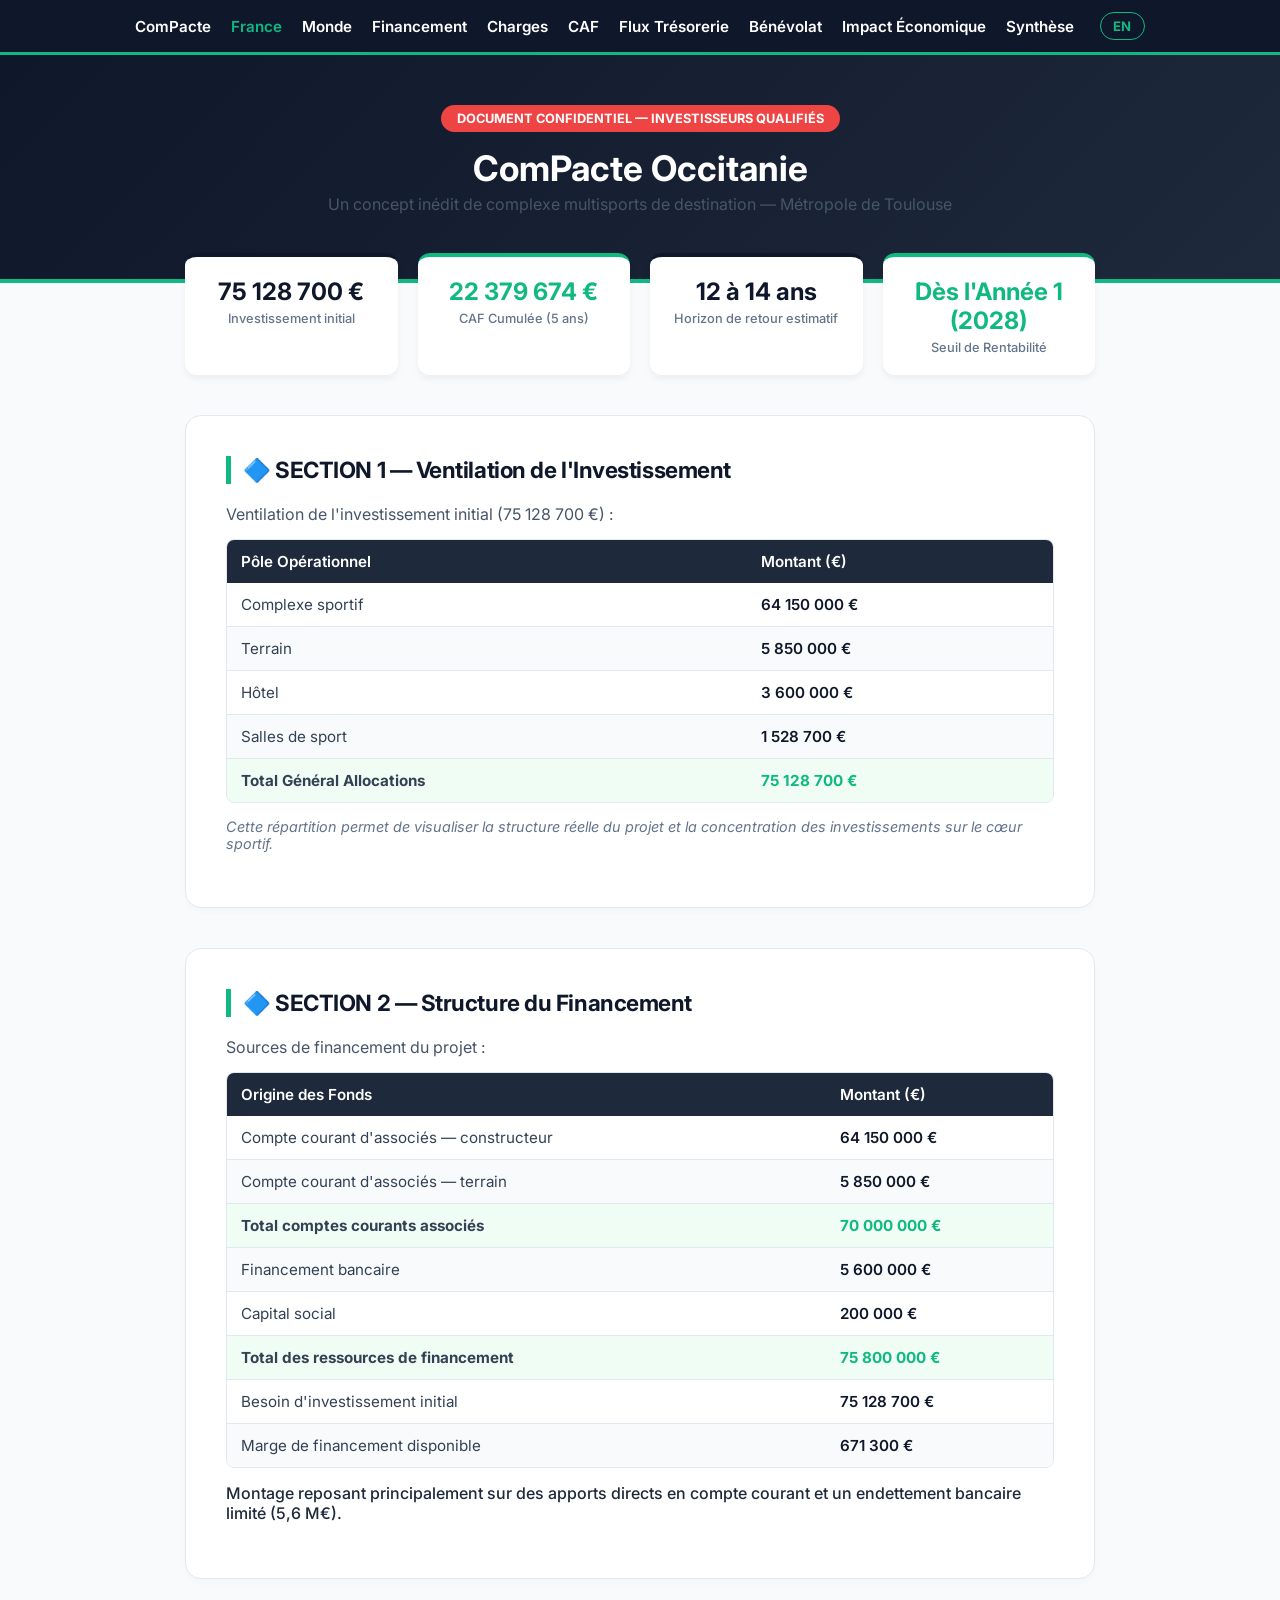
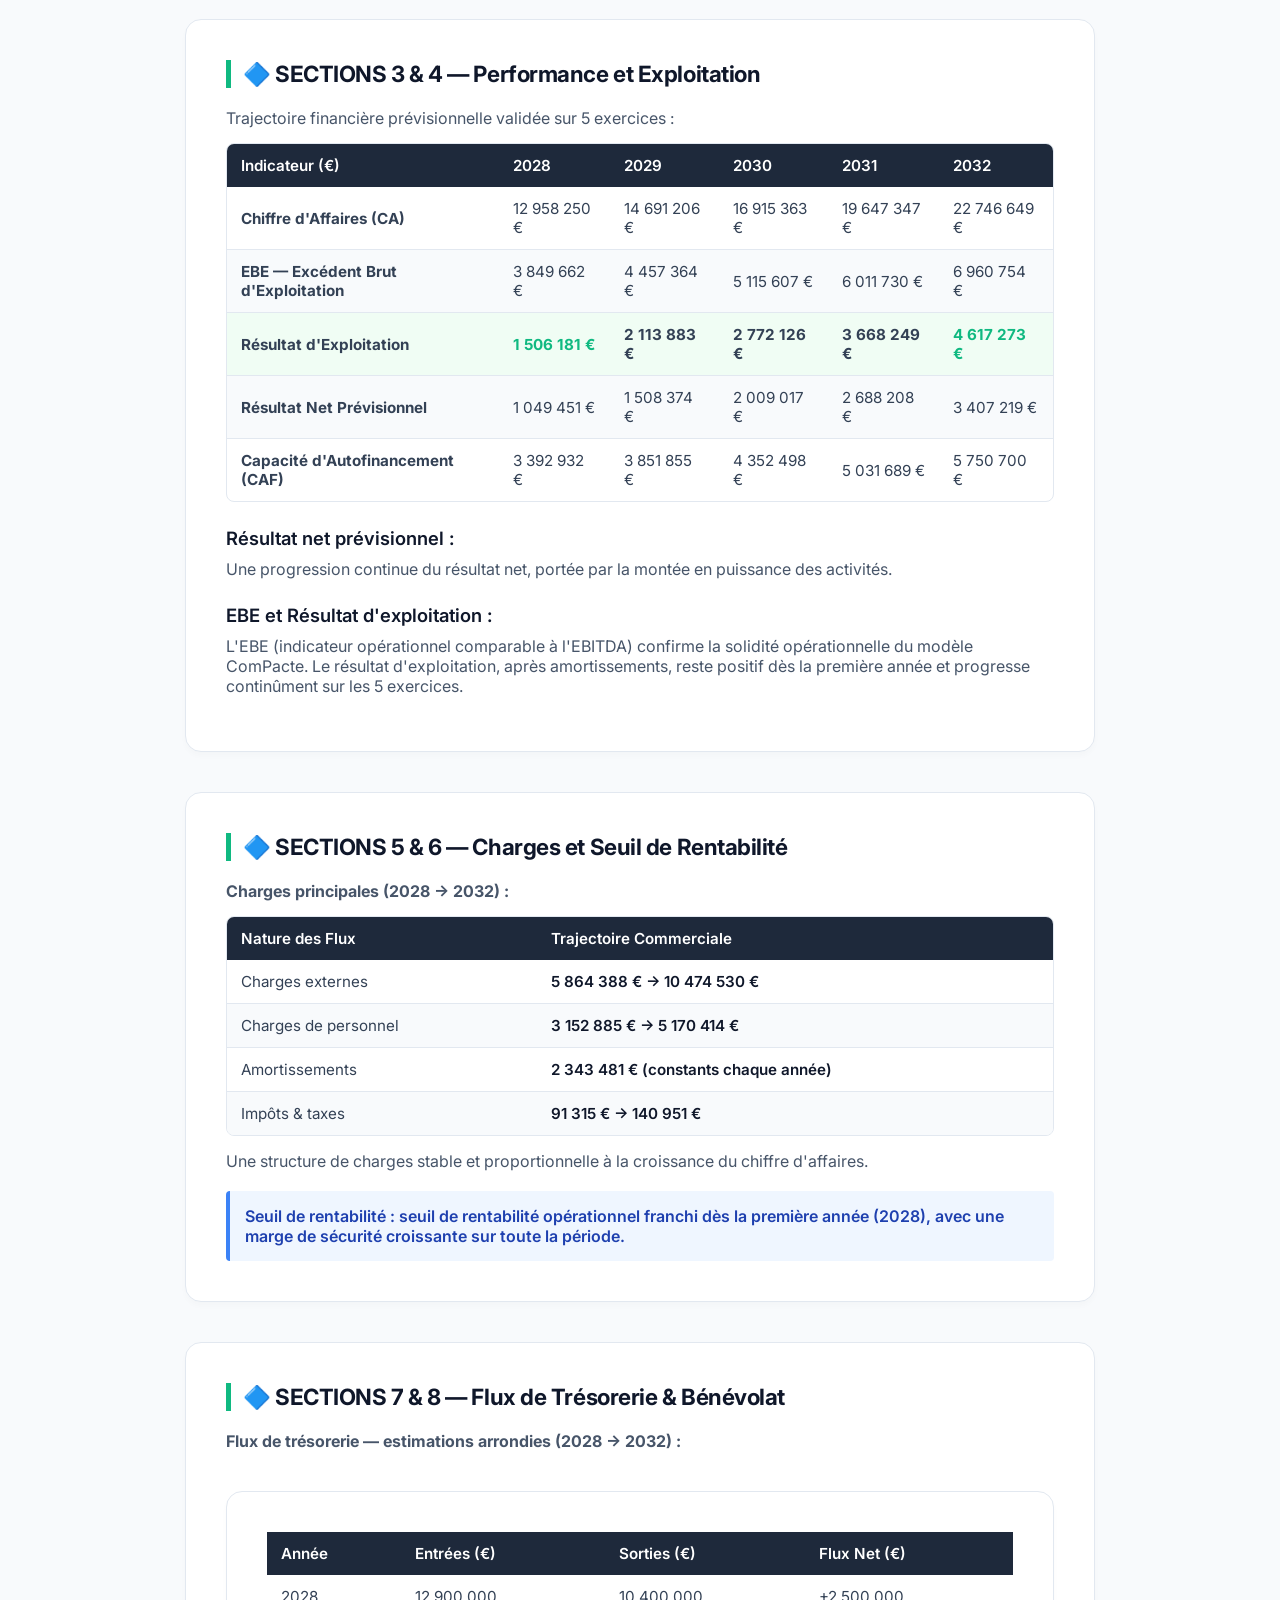
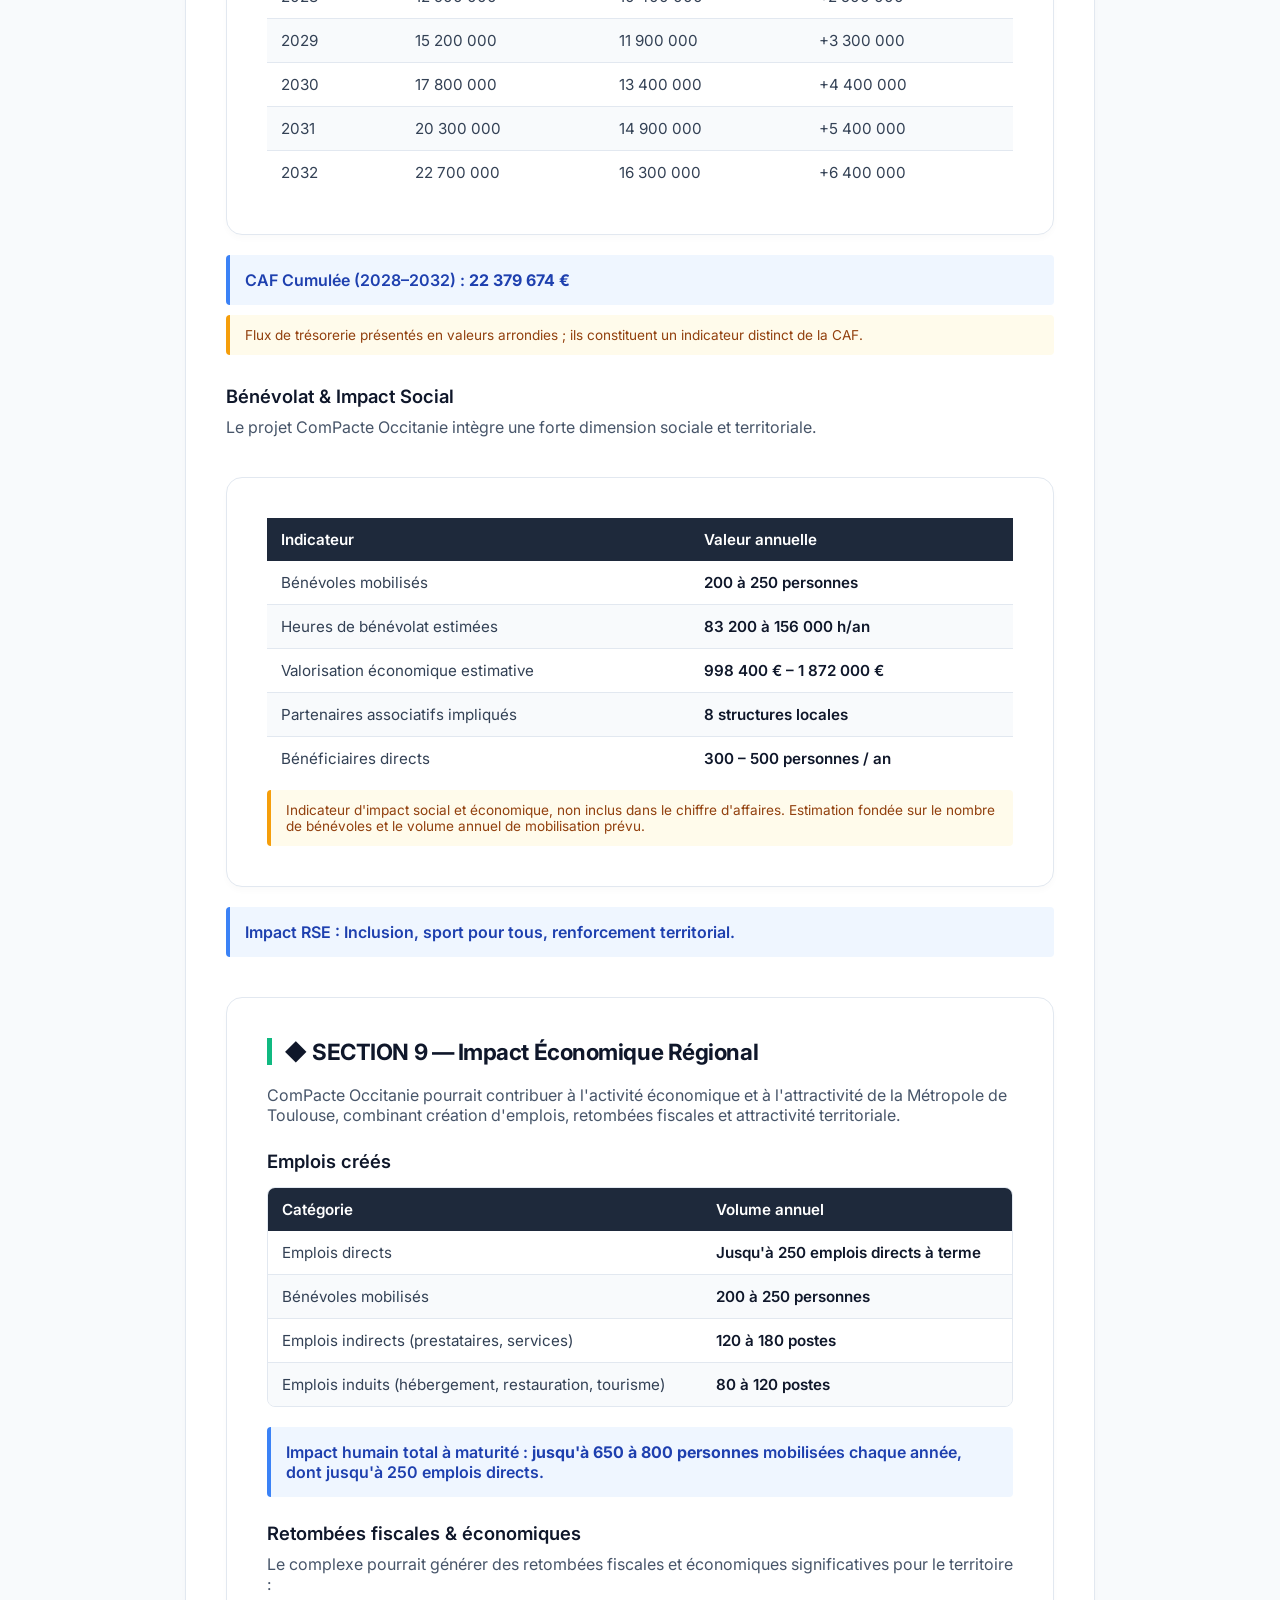
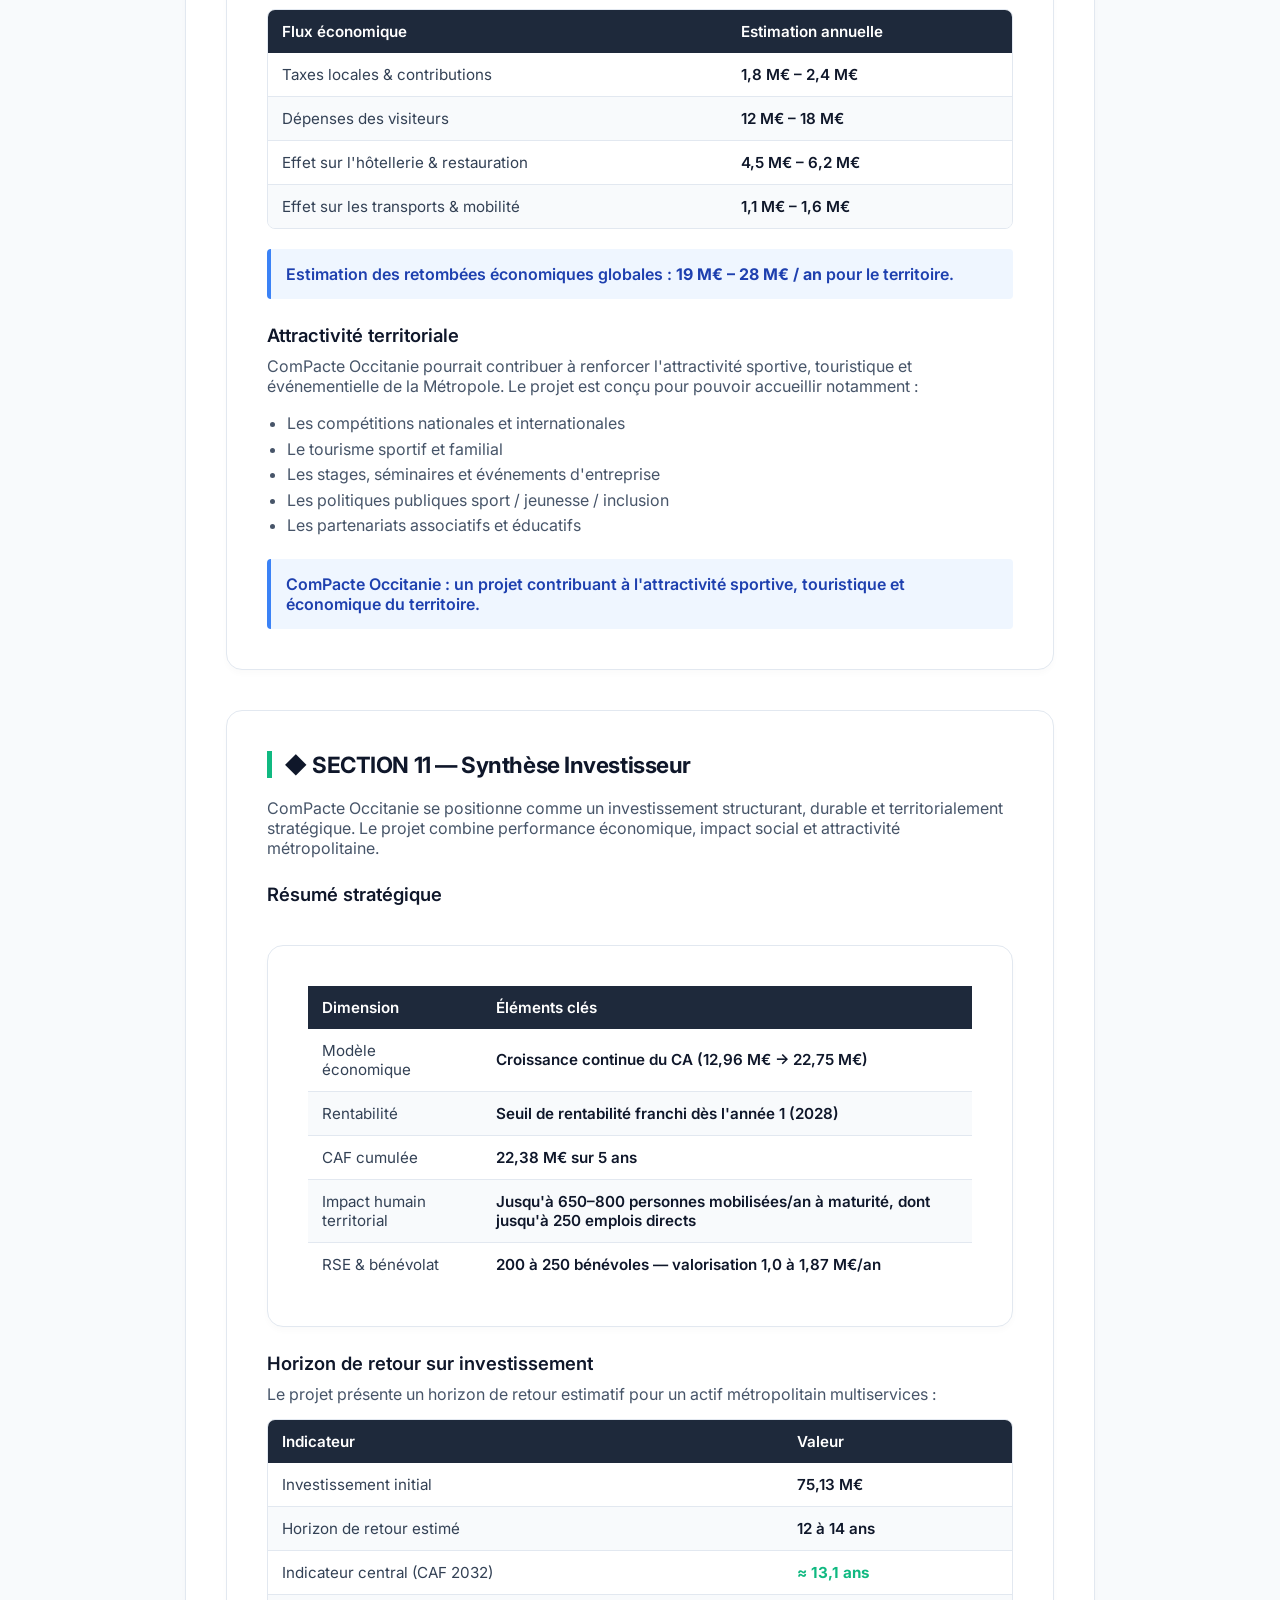
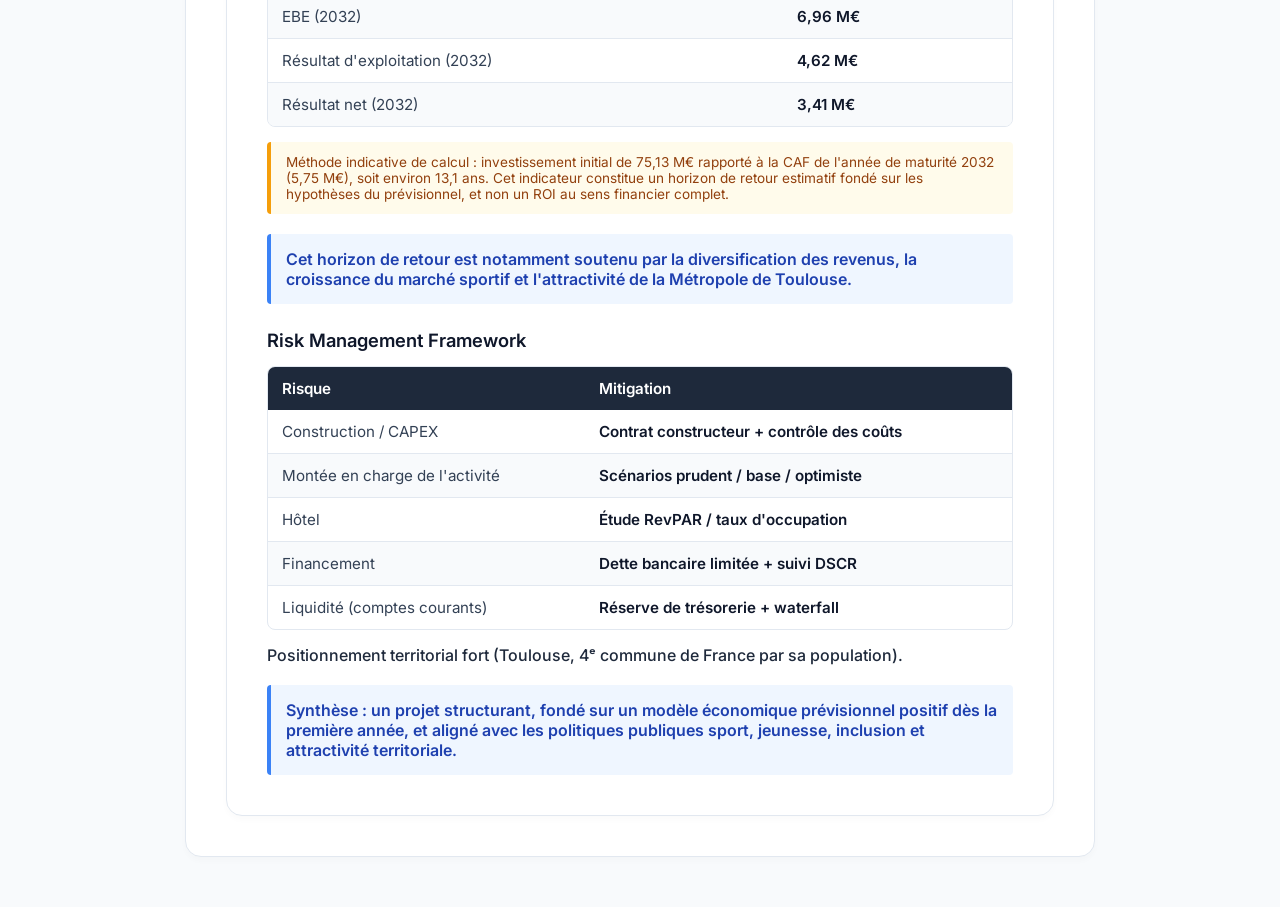
==== index.html @ 2f0d6c3a "Add files via upload" ====
<!DOCTYPE html>
<html lang="fr">
<head>
    <meta charset="UTF-8">
    <meta name="viewport" content="width=device-width, initial-scale=1.0">
    <title data-i18n="t-title">ComPacte Occitanie — Book Investisseur</title>
    <link rel="preconnect" href="https://fonts.googleapis.com">
    <link rel="preconnect" href="https://fonts.gstatic.com" crossorigin>
    <link href="https://fonts.googleapis.com/css2?family=Inter:wght@400;500;600;700&display=swap" rel="stylesheet">
    <style>
        :root { --p: #0f172a; --s: #10b981; --a: #ef4444; --bg: #f8fafc; --c: #ffffff; --t: #334155; --b: #e2e8f0; }
        * { box-sizing: border-box; margin: 0; padding: 0; font-family: 'Inter', sans-serif; }
        body { background-color: var(--bg); color: var(--t); padding-bottom: 50px; }
        header { background: linear-gradient(135deg, #0f172a 0%, #1e293b 100%); color: #fff; padding: 50px 20px; text-align: center; border-bottom: 4px solid var(--s); }
        .badge { background: var(--a); padding: 6px 16px; font-size: .8rem; font-weight: 700; border-radius: 20px; display: inline-block; margin-bottom: 15px; text-transform: uppercase; }
        h1 { font-size: 2.2rem; margin-bottom: 5px; font-weight: 700; }
        .container { max-width: 950px; margin: 0 auto; padding: 0 20px; }
        .grid-kpis { display: grid; grid-template-columns: repeat(auto-fit, minmax(210px, 1fr)); gap: 20px; margin-top: -30px; margin-bottom: 20px; }
        .card-kpi { background: var(--c); padding: 20px; border-radius: 12px; text-align: center; box-shadow: 0 4px 6px rgba(0,0,0,0.05); border-top: 4px solid var(--p); }
        .card-kpi.h { border-top-color: var(--s); }
        .card-kpi .v { font-size: 1.5rem; font-weight: 700; color: var(--p); }
        .card-kpi.h .v { color: var(--s); }
        .card-kpi .l { font-size: .8rem; color: #64748b; font-weight: 500; margin-top: 5px; }
        .slide { background: var(--c); padding: 40px; margin-top: 40px; border-radius: 16px; border: 1px solid var(--b); box-shadow: 0 4px 6px rgba(0,0,0,0.02); }
        h2 { color: var(--p); margin-bottom: 20px; font-size: 1.4rem; border-left: 5px solid var(--s); padding-left: 12px; letter-spacing: -0.02em; }
        h3 { color: var(--p); margin: 25px 0 10px 0; font-size: 1.15rem; font-weight: 600; }
        p { margin-bottom: 15px; color: #475569; }
        .tc { overflow-x: auto; margin: 15px 0; border: 1px solid var(--b); border-radius: 8px; }
        table { width: 100%; border-collapse: collapse; font-size: .95rem; text-align: left; }
        th { background: #1e293b; color: #fff; padding: 12px 14px; font-weight: 600; }
        td { padding: 12px 14px; border-bottom: 1px solid var(--b); }
        tr:last-child td { border-bottom: none; }
        tr:nth-child(even) { background-color: #f8fafc; }
        .tg { color: var(--s); font-weight: 700; }
        .tb { font-weight: 600; color: var(--p); }
        .hr { background-color: #f0fdf4 !important; font-weight: 700; }
        .bl { list-style: none; margin: 15px 0; }
        .bl li { background: #f8fafc; padding: 12px; border-left: 4px solid #475569; margin-bottom: 8px; border-radius: 0 6px 6px 0; font-weight: 600; }
        .bl.gl li { border-left-color: var(--s); }
        footer { text-align: center; padding: 40px; color: #64748b; font-size: .9rem; border-top: 1px solid var(--b); margin-top: 50px; }
        footer a { color: var(--s); text-decoration: none; font-weight: 600; }
        .box-h { background-color: #eff6ff; border-left: 4px solid #3b82f6; padding: 15px; border-radius: 4px; font-weight: 600; color: #1e40af; }
        .note-w { background-color: #fffbeb; border-left: 4px solid #f59e0b; padding: 12px 15px; border-radius: 4px; font-size: .85rem; color: #92400e; margin-top: 10px; }

.nav-sticky {
    position: sticky;
    top: 0;
    z-index: 9999;
    background: #0f172a;
    padding: 12px 20px;
    display: flex;
    gap: 20px;
    align-items: center;
    border-bottom: 3px solid #10b981;
    justify-content: center;
    flex-wrap: wrap;
}
html {
  scroll-behavior: smooth;
}

.slide {
  scroll-margin-top: 120px;
}

.nav-sticky a {
    color: #ffffff;
    font-weight: 600;
    text-decoration: none;
    font-size: 0.95rem;
}

.nav-sticky a:hover {
    color: #10b981;
}

#lang-toggle {
    background: transparent;
    border: 1.5px solid #10b981;
    color: #10b981;
    font-weight: 700;
    font-size: 0.82rem;
    padding: 5px 12px;
    border-radius: 20px;
    cursor: pointer;
    letter-spacing: .03em;
    margin-left: 6px;
}
#lang-toggle:hover {
    background: #10b981;
    color: #0f172a;
}
.panel-view { display: none; }
.panel-view.active { display: block; }
.nav-sticky a.active { color: #10b981; }

</style>

</head>
<body>
<nav class="nav-sticky">
    <a href="presentation.html" target="_blank">ComPacte</a>
    <a href="#" id="btn-france" onclick="showTab('france'); return false;" class="active">France</a>
    <a href="#" id="btn-monde" onclick="showTab('monde'); return false;">Monde</a>
    <a href="#financement" data-i18n="t-nav-financement">Financement</a>
    <a href="#charges" data-i18n="t-nav-charges">Charges</a>
    <a href="#caf" data-i18n="t-nav-caf">CAF</a>
    <a href="#flux" data-i18n="t-nav-flux">Flux Trésorerie</a>
    <a href="#benevolat" data-i18n="t-nav-benevolat">Bénévolat</a>
    <a href="#impact" data-i18n="t-nav-impact">Impact Économique</a>
    <a href="#synthese" data-i18n="t-nav-synthese">Synthèse</a>
    <button id="lang-toggle" onclick="toggleLang()">EN</button>
</nav>

<div class="panel-view active" id="view-france">
    <header>
        <div class="badge" data-i18n="t-badge">Document Confidentiel — Investisseurs Qualifiés</div>
        <h1>ComPacte Occitanie</h1>
        <p data-i18n="t-header-p">Un concept inédit de complexe multisports de destination — Métropole de Toulouse</p>
    </header>

    <div class="container">

        <!-- MODULE BANNIÈRE & KPIS -->
        <div class="grid-kpis">
            <div class="card-kpi"><div class="v" data-i18n="t-kpi1-v">75 128 700 €</div><div class="l" data-i18n="t-kpi1-l">Investissement initial</div></div>
            <div class="card-kpi h"><div class="v" data-i18n="t-kpi2-v">22 379 674 €</div><div class="l" data-i18n="t-kpi2-l">CAF Cumulée (5 ans)</div></div>
            <div class="card-kpi"><div class="v" data-i18n="t-kpi3-v">12 à 14 ans</div><div class="l" data-i18n="t-kpi3-l">Horizon de retour estimatif</div></div>
            <div class="card-kpi h"><div class="v" data-i18n="t-kpi4-v">Dès l'Année 1 (2028)</div><div class="l" data-i18n="t-kpi4-l">Seuil de Rentabilité</div></div>
        </div>

        <!-- SLIDE 1 : VENTILATION -->
        <div class="slide" id="ventilation">
            <h2 data-i18n="t-s1-h2">🔷 SECTION 1 — Ventilation de l'Investissement</h2>
            <p data-i18n="t-s1-p">Ventilation de l'investissement initial (75 128 700 €) :</p>
            <div class="tc">
                <table>
                    <thead><tr><th data-i18n="t-s1-th1">Pôle Opérationnel</th><th data-i18n="t-s1-th2">Montant (€)</th></tr></thead>
                    <tbody>
                        <tr><td data-i18n="t-s1-r1">Complexe sportif</td><td class="tb" data-i18n="t-s1-r1v">64 150 000 €</td></tr>
                        <tr><td data-i18n="t-s1-r2">Terrain</td><td class="tb" data-i18n="t-s1-r2v">5 850 000 €</td></tr>
                        <tr><td data-i18n="t-s1-r3">Hôtel</td><td class="tb" data-i18n="t-s1-r3v">3 600 000 €</td></tr>
                        <tr><td data-i18n="t-s1-r4">Salles de sport</td><td class="tb" data-i18n="t-s1-r4v">1 528 700 €</td></tr>
                        <tr class="hr"><td data-i18n="t-s1-r5">Total Général Allocations</td><td class="tg" data-i18n="t-s1-r5v">75 128 700 €</td></tr>
                    </tbody>
                </table>
            </div>
            <p style="font-style: italic; font-size: 0.9rem; color: #64748b;" data-i18n="t-s1-foot">Cette répartition permet de visualiser la structure réelle du projet et la concentration des investissements sur le cœur sportif.</p>
        </div>

        <!-- SLIDE 2 : FINANCEMENT -->
        <div class="slide" id="financement">
            <h2 data-i18n="t-s2-h2">🔷 SECTION 2 — Structure du Financement</h2>
            <p data-i18n="t-s2-p">Sources de financement du projet :</p>
            <div class="tc">
                <table>
                    <thead><tr><th data-i18n="t-s2-th1">Origine des Fonds</th><th data-i18n="t-s2-th2">Montant (€)</th></tr></thead>
                    <tbody>
                        <tr><td data-i18n="t-s2-r1">Compte courant d'associés — constructeur</td><td class="tb" data-i18n="t-s2-r1v">64 150 000 €</td></tr>
                        <tr><td data-i18n="t-s2-r2">Compte courant d'associés — terrain</td><td class="tb" data-i18n="t-s2-r2v">5 850 000 €</td></tr>
                        <tr class="hr"><td data-i18n="t-s2-r3">Total comptes courants associés</td><td class="tg" data-i18n="t-s2-r3v">70 000 000 €</td></tr>
                        <tr><td data-i18n="t-s2-r4">Financement bancaire</td><td class="tb" data-i18n="t-s2-r4v">5 600 000 €</td></tr>
                        <tr><td data-i18n="t-s2-r5">Capital social</td><td class="tb" data-i18n="t-s2-r5v">200 000 €</td></tr>
                        <tr class="hr"><td data-i18n="t-s2-r6">Total des ressources de financement</td><td class="tg" data-i18n="t-s2-r6v">75 800 000 €</td></tr>
                        <tr><td data-i18n="t-s2-r7">Besoin d'investissement initial</td><td class="tb" data-i18n="t-s2-r7v">75 128 700 €</td></tr>
                        <tr><td data-i18n="t-s2-r8">Marge de financement disponible</td><td class="tb" data-i18n="t-s2-r8v">671 300 €</td></tr>
                    </tbody>
                </table>
            </div>
            <p style="font-weight: 500; color: #1e293b;" data-i18n="t-s2-foot">Montage reposant principalement sur des apports directs en compte courant et un endettement bancaire limité (5,6 M€).</p>
        </div>

        <!-- SLIDE 3 : PERFORMANCES COMPLÈTES (RN / EBE / EBITDA / CA / CAF) -->
        <div class="slide">
            <h2 data-i18n="t-s3-h2">🔷 SECTIONS 3 & 4 — Performance et Exploitation</h2>
            <p data-i18n="t-s3-p">Trajectoire financière prévisionnelle validée sur 5 exercices :</p>
            <div class="tc">
                <table>
                    <thead>
                        <tr>
                            <th data-i18n="t-s3-th1">Indicateur (€)</th>
                            <th>2028</th>
                            <th>2029</th>
                            <th>2030</th>
                            <th>2031</th>
                            <th>2032</th>
                        </tr>
                    </thead>
                    <tbody>
                        <tr><td><strong data-i18n="t-s3-r1">Chiffre d'Affaires (CA)</strong></td><td data-i18n="t-s3-r1c1">12 958 250 €</td><td data-i18n="t-s3-r1c2">14 691 206 €</td><td data-i18n="t-s3-r1c3">16 915 363 €</td><td data-i18n="t-s3-r1c4">19 647 347 €</td><td data-i18n="t-s3-r1c5">22 746 649 €</td></tr>
                        <tr><td><strong data-i18n="t-s3-r2">EBE — Excédent Brut d'Exploitation</strong></td><td data-i18n="t-s3-r2c1">3 849 662 €</td><td data-i18n="t-s3-r2c2">4 457 364 €</td><td data-i18n="t-s3-r2c3">5 115 607 €</td><td data-i18n="t-s3-r2c4">6 011 730 €</td><td data-i18n="t-s3-r2c5">6 960 754 €</td></tr>
                        <tr class="hr"><td><strong data-i18n="t-s3-r2b">Résultat d'Exploitation</strong></td><td class="tg" data-i18n="t-s3-r2bc1">1 506 181 €</td><td data-i18n="t-s3-r2bc2">2 113 883 €</td><td data-i18n="t-s3-r2bc3">2 772 126 €</td><td data-i18n="t-s3-r2bc4">3 668 249 €</td><td class="tg" data-i18n="t-s3-r2bc5">4 617 273 €</td></tr>
                        <tr style="background: #f8fafc;"><td><strong data-i18n="t-s3-r3">Résultat Net Prévisionnel</strong></td><td data-i18n="t-s3-r3c1">1 049 451 €</td><td data-i18n="t-s3-r3c2">1 508 374 €</td><td data-i18n="t-s3-r3c3">2 009 017 €</td><td data-i18n="t-s3-r3c4">2 688 208 €</td><td data-i18n="t-s3-r3c5">3 407 219 €</td></tr>
                        <tr><td><strong data-i18n="t-s3-r4">Capacité d'Autofinancement (CAF)</strong></td><td data-i18n="t-s3-r4c1">3 392 932 €</td><td data-i18n="t-s3-r4c2">3 851 855 €</td><td data-i18n="t-s3-r4c3">4 352 498 €</td><td data-i18n="t-s3-r4c4">5 031 689 €</td><td data-i18n="t-s3-r4c5">5 750 700 €</td></tr>
                    </tbody>
                </table>
            </div>
            <h3 data-i18n="t-s3-h3a">Résultat net prévisionnel :</h3>
            <p data-i18n="t-s3-pa">Une progression continue du résultat net, portée par la montée en puissance des activités.</p>
            <h3 data-i18n="t-s3-h3b">EBE et Résultat d'exploitation :</h3>
            <p data-i18n="t-s3-pb">L'EBE (indicateur opérationnel comparable à l'EBITDA) confirme la solidité opérationnelle du modèle ComPacte. Le résultat d'exploitation, après amortissements, reste positif dès la première année et progresse continûment sur les 5 exercices.</p>
        </div>

        <!-- SLIDE 4 : CHARGES & RENTABILITÉ -->
        <div class="slide" id="caf">
            <h2 data-i18n="t-s4-h2">🔷 SECTIONS 5 & 6 — Charges et Seuil de Rentabilité</h2>
            <p><strong data-i18n="t-s4-p">Charges principales (2028 → 2032) :</strong></p>
            <div class="tc">
                <table>
                    <thead><tr><th data-i18n="t-s4-th1">Nature des Flux</th><th data-i18n="t-s4-th2">Trajectoire Commerciale</th></tr></thead>
                    <tbody>
                        <tr><td data-i18n="t-s4-r1">Charges externes</td><td class="tb" data-i18n="t-s4-r1v">5 864 388 € → 10 474 530 €</td></tr>
                        <tr><td data-i18n="t-s4-r2">Charges de personnel</td><td class="tb" data-i18n="t-s4-r2v">3 152 885 € → 5 170 414 €</td></tr>
                        <tr><td data-i18n="t-s4-r3">Amortissements</td><td class="tb" data-i18n="t-s4-r3v">2 343 481 € (constants chaque année)</td></tr>
                        <tr><td data-i18n="t-s4-r4">Impôts & taxes</td><td class="tb" data-i18n="t-s4-r4v">91 315 € → 140 951 €</td></tr>
                    </tbody>
                </table>
            </div>
            <p data-i18n="t-s4-foot">Une structure de charges stable et proportionnelle à la croissance du chiffre d'affaires.</p>

            <div class="box-h" style="margin-top: 20px;" data-i18n="t-s4-box">
                Seuil de rentabilité : seuil de rentabilité opérationnel franchi dès la première année (2028), avec une marge de sécurité croissante sur toute la période.
            </div>
        </div>

        <!-- SLIDE 5 : CAF & BÉNÉVOLAT -->
        <div class="slide" id="charges">
            <h2 data-i18n="t-s5-h2">🔷 SECTIONS 7 & 8 — Flux de Trésorerie & Bénévolat</h2>
<p><strong data-i18n="t-s5-p">Flux de trésorerie — estimations arrondies (2028 → 2032) :</strong></p>

<div class="slide" id="flux">
    <table>
        <thead>
            <tr><th data-i18n="t-s5-th1">Année</th><th data-i18n="t-s5-th2">Entrées (€)</th><th data-i18n="t-s5-th3">Sorties (€)</th><th data-i18n="t-s5-th4">Flux Net (€)</th></tr>
        </thead>
        <tbody>
            <tr><td>2028</td><td data-i18n="t-s5-r1a">12 900 000</td><td data-i18n="t-s5-r1b">10 400 000</td><td class="c-g" data-i18n="t-s5-r1c">+2 500 000</td></tr>
            <tr><td>2029</td><td data-i18n="t-s5-r2a">15 200 000</td><td data-i18n="t-s5-r2b">11 900 000</td><td class="c-g" data-i18n="t-s5-r2c">+3 300 000</td></tr>
            <tr><td>2030</td><td data-i18n="t-s5-r3a">17 800 000</td><td data-i18n="t-s5-r3b">13 400 000</td><td class="c-g" data-i18n="t-s5-r3c">+4 400 000</td></tr>
            <tr><td>2031</td><td data-i18n="t-s5-r4a">20 300 000</td><td data-i18n="t-s5-r4b">14 900 000</td><td class="c-g" data-i18n="t-s5-r4c">+5 400 000</td></tr>
            <tr><td>2032</td><td data-i18n="t-s5-r5a">22 700 000</td><td data-i18n="t-s5-r5b">16 300 000</td><td class="c-g" data-i18n="t-s5-r5c">+6 400 000</td></tr>
        </tbody>
    </table>
</div>

<div class="box-h" style="margin-top:20px;" data-i18n="t-s5-box1">
    CAF Cumulée (2028–2032) : <strong>22 379 674 €</strong>
</div>
<div class="note-w" data-i18n="t-s5-note">Flux de trésorerie présentés en valeurs arrondies ; ils constituent un indicateur distinct de la CAF.</div>
<h3 style="margin-top:30px;" data-i18n="t-s5-h3">Bénévolat &amp; Impact Social</h3>
<p data-i18n="t-s5-p2">Le projet ComPacte Occitanie intègre une forte dimension sociale et territoriale.</p>

<div class="slide" id="benevolat">
    <table>
        <thead>
            <tr><th data-i18n="t-s5b-th1">Indicateur</th><th data-i18n="t-s5b-th2">Valeur annuelle</th></tr>
        </thead>
        <tbody>
            <tr><td data-i18n="t-s5b-r0">Bénévoles mobilisés</td><td class="tb" data-i18n="t-s5b-r0v">200 à 250 personnes</td></tr>
            <tr><td data-i18n="t-s5b-r1">Heures de bénévolat estimées</td><td class="tb" data-i18n="t-s5b-r1v">83 200 à 156 000 h/an</td></tr>
            <tr><td data-i18n="t-s5b-r2">Valorisation économique estimative</td><td class="tb" data-i18n="t-s5b-r2v">998 400 € – 1 872 000 €</td></tr>
            <tr><td data-i18n="t-s5b-r3">Partenaires associatifs impliqués</td><td class="tb" data-i18n="t-s5b-r3v">8 structures locales</td></tr>
            <tr><td data-i18n="t-s5b-r4">Bénéficiaires directs</td><td class="tb" data-i18n="t-s5b-r4v">300 – 500 personnes / an</td></tr>
        </tbody>
    </table>
    <div class="note-w" data-i18n="t-s5b-note">Indicateur d'impact social et économique, non inclus dans le chiffre d'affaires. Estimation fondée sur le nombre de bénévoles et le volume annuel de mobilisation prévu.</div>
</div>

<div class="box-h" style="margin-top:20px;" data-i18n="t-s5b-box">
    Impact RSE : Inclusion, sport pour tous, renforcement territorial.
</div>
<div class="slide" id="benevolat2">
    <h2 data-i18n="t-s9-h2">◆ SECTION 9 — Impact Économique Régional</h2>
    <p data-i18n="t-s9-p">ComPacte Occitanie pourrait contribuer à l'activité économique et à l'attractivité de la Métropole de Toulouse,
    combinant création d'emplois, retombées fiscales et attractivité territoriale.</p>

    <h3 data-i18n="t-s9-h3a">Emplois créés</h3>
    <div class="tc">
        <table>
            <thead>
                <tr><th data-i18n="t-s9-th1">Catégorie</th><th data-i18n="t-s9-th2">Volume annuel</th></tr>
            </thead>
            <tbody>
                <tr><td data-i18n="t-s9-r1">Emplois directs</td><td class="tb" data-i18n="t-s9-r1v">Jusqu'à 250 emplois directs à terme</td></tr>
                <tr><td data-i18n="t-s9-r2">Bénévoles mobilisés</td><td class="tb" data-i18n="t-s9-r2v">200 à 250 personnes</td></tr>
                <tr><td data-i18n="t-s9-r3">Emplois indirects (prestataires, services)</td><td class="tb" data-i18n="t-s9-r3v">120 à 180 postes</td></tr>
                <tr><td data-i18n="t-s9-r4">Emplois induits (hébergement, restauration, tourisme)</td><td class="tb" data-i18n="t-s9-r4v">80 à 120 postes</td></tr>
            </tbody>
        </table>
    </div>

    <div class="box-h" style="margin-top:20px;" data-i18n="t-s9-box1">
        Impact humain total à maturité : <strong>jusqu'à 650 à 800 personnes</strong> mobilisées chaque année, dont jusqu'à 250 emplois directs.
    </div>

    <h3 data-i18n="t-s9-h3b">Retombées fiscales &amp; économiques</h3>
    <p data-i18n="t-s9-pb">Le complexe pourrait générer des retombées fiscales et économiques significatives pour le territoire :</p>

    <div class="tc">
        <table>
            <thead>
                <tr><th data-i18n="t-s9-th3">Flux économique</th><th data-i18n="t-s9-th4">Estimation annuelle</th></tr>
            </thead>
            <tbody>
                <tr><td data-i18n="t-s9-r5">Taxes locales &amp; contributions</td><td class="tb" data-i18n="t-s9-r5v">1,8 M€ – 2,4 M€</td></tr>
                <tr><td data-i18n="t-s9-r6">Dépenses des visiteurs</td><td class="tb" data-i18n="t-s9-r6v">12 M€ – 18 M€</td></tr>
                <tr><td data-i18n="t-s9-r7">Effet sur l'hôtellerie &amp; restauration</td><td class="tb" data-i18n="t-s9-r7v">4,5 M€ – 6,2 M€</td></tr>
                <tr><td data-i18n="t-s9-r8">Effet sur les transports &amp; mobilité</td><td class="tb" data-i18n="t-s9-r8v">1,1 M€ – 1,6 M€</td></tr>
            </tbody>
        </table>
    </div>

    <div class="box-h" style="margin-top:20px;" data-i18n="t-s9-box2">
        Estimation des retombées économiques globales : <strong>19 M€ – 28 M€ / an</strong> pour le territoire.
    </div>

    <h3 data-i18n="t-s9-h3c">Attractivité territoriale</h3>
    <p data-i18n="t-s9-pc">
        ComPacte Occitanie pourrait contribuer à renforcer l'attractivité sportive, touristique et événementielle
        de la Métropole. Le projet est conçu pour pouvoir accueillir notamment :
    </p>

    <ul style="margin-left:20px; color:#475569; line-height:1.6;">
        <li data-i18n="t-s9-li1">Les compétitions nationales et internationales</li>
        <li data-i18n="t-s9-li2">Le tourisme sportif et familial</li>
        <li data-i18n="t-s9-li3">Les stages, séminaires et événements d'entreprise</li>
        <li data-i18n="t-s9-li4">Les politiques publiques sport / jeunesse / inclusion</li>
        <li data-i18n="t-s9-li5">Les partenariats associatifs et éducatifs</li>
    </ul>

    <div class="box-h" style="margin-top:20px;" data-i18n="t-s9-box3">
        ComPacte Occitanie : un projet contribuant à l'attractivité sportive, touristique et économique du territoire.
    </div>
</div>
<div class="slide" id="impact">
    <h2 data-i18n="t-s11-h2">◆ SECTION 11 — Synthèse Investisseur</h2>
    <p data-i18n="t-s11-p">ComPacte Occitanie se positionne comme un investissement structurant, durable et
    territorialement stratégique. Le projet combine performance économique, impact social
    et attractivité métropolitaine.</p>

    <h3 data-i18n="t-s11-h3a">Résumé stratégique</h3>
    <div class="slide" id="synthese">
        <table>
            <thead>
                <tr><th data-i18n="t-s11-th1">Dimension</th><th data-i18n="t-s11-th2">Éléments clés</th></tr>
            </thead>
            <tbody>
                <tr><td data-i18n="t-s11-r1">Modèle économique</td><td class="tb" data-i18n="t-s11-r1v">Croissance continue du CA (12,96 M€ → 22,75 M€)</td></tr>
                <tr><td data-i18n="t-s11-r2">Rentabilité</td><td class="tb" data-i18n="t-s11-r2v">Seuil de rentabilité franchi dès l'année 1 (2028)</td></tr>
                <tr><td data-i18n="t-s11-r3">CAF cumulée</td><td class="tb" data-i18n="t-s11-r3v">22,38 M€ sur 5 ans</td></tr>
                <tr><td data-i18n="t-s11-r4">Impact humain territorial</td><td class="tb" data-i18n="t-s11-r4v">Jusqu'à 650–800 personnes mobilisées/an à maturité, dont jusqu'à 250 emplois directs</td></tr>
                <tr><td data-i18n="t-s11-r5">RSE &amp; bénévolat</td><td class="tb" data-i18n="t-s11-r5v">200 à 250 bénévoles — valorisation 1,0 à 1,87 M€/an</td></tr>
            </tbody>
        </table>
    </div>

    <h3 data-i18n="t-s11-h3b">Horizon de retour sur investissement</h3>
    <p data-i18n="t-s11-pb">Le projet présente un horizon de retour estimatif pour un actif métropolitain multiservices :</p>

    <div class="tc">
        <table>
            <thead>
                <tr><th data-i18n="t-s11-th3">Indicateur</th><th data-i18n="t-s11-th4">Valeur</th></tr>
            </thead>
            <tbody>
                <tr><td data-i18n="t-s11-r6">Investissement initial</td><td class="tb" data-i18n="t-s11-r6v">75,13 M€</td></tr>
                <tr><td data-i18n="t-s11-r7">Horizon de retour estimé</td><td class="tb" data-i18n="t-s11-r7v">12 à 14 ans</td></tr>
                <tr><td data-i18n="t-s11-r7c">Indicateur central (CAF 2032)</td><td class="tg" data-i18n="t-s11-r7cv">≈ 13,1 ans</td></tr>
                <tr><td data-i18n="t-s11-r8">EBE (2032)</td><td class="tb" data-i18n="t-s11-r8v">6,96 M€</td></tr>
                <tr><td data-i18n="t-s11-r8b">Résultat d'exploitation (2032)</td><td class="tb" data-i18n="t-s11-r8bv">4,62 M€</td></tr>
                <tr><td data-i18n="t-s11-r9">Résultat net (2032)</td><td class="tb" data-i18n="t-s11-r9v">3,41 M€</td></tr>
            </tbody>
        </table>
    </div>

    <div class="note-w" data-i18n="t-s11-roinote">Méthode indicative de calcul : investissement initial de 75,13 M€ rapporté à la CAF de l'année de maturité 2032 (5,75 M€), soit environ 13,1 ans. Cet indicateur constitue un horizon de retour estimatif fondé sur les hypothèses du prévisionnel, et non un ROI au sens financier complet.</div>

    <div class="box-h" style="margin-top:20px;" data-i18n="t-s11-box1">
        Cet horizon de retour est notamment soutenu par la diversification des revenus, la croissance du marché
        sportif et l'attractivité de la Métropole de Toulouse.
    </div>

    <h3 data-i18n="t-s11-h3c">Risk Management Framework</h3>
    <div class="tc">
        <table>
            <thead>
                <tr><th data-i18n="t-s11-rth1">Risque</th><th data-i18n="t-s11-rth2">Mitigation</th></tr>
            </thead>
            <tbody>
                <tr><td data-i18n="t-s11-rr1">Construction / CAPEX</td><td class="tb" data-i18n="t-s11-rr1v">Contrat constructeur + contrôle des coûts</td></tr>
                <tr><td data-i18n="t-s11-rr2">Montée en charge de l'activité</td><td class="tb" data-i18n="t-s11-rr2v">Scénarios prudent / base / optimiste</td></tr>
                <tr><td data-i18n="t-s11-rr3">Hôtel</td><td class="tb" data-i18n="t-s11-rr3v">Étude RevPAR / taux d'occupation</td></tr>
                <tr><td data-i18n="t-s11-rr4">Financement</td><td class="tb" data-i18n="t-s11-rr4v">Dette bancaire limitée + suivi DSCR</td></tr>
                <tr><td data-i18n="t-s11-rr5">Liquidité (comptes courants)</td><td class="tb" data-i18n="t-s11-rr5v">Réserve de trésorerie + waterfall</td></tr>
            </tbody>
        </table>
    </div>
    <p style="margin-top:15px; font-weight:500; color:#1e293b;" data-i18n="t-s11-territ">Positionnement territorial fort (Toulouse, 4ᵉ commune de France par sa population).</p>

    <div class="box-h" style="margin-top:20px;" data-i18n="t-s11-box2">
        Synthèse : un projet structurant, fondé sur un modèle économique prévisionnel positif dès la première année,
        et aligné avec les politiques publiques sport, jeunesse, inclusion et attractivité territoriale.
    </div>
</div>
    </div>
</div>
</div>

<div class="panel-view" id="view-monde">
    <header>
        <div class="badge">Compacte Monde</div>
        <h1>Le concept global — un modèle conçu pour être adapté et développé dans différents territoires</h1>
        <p>Notre vision : créer dans le monde un réseau de destinations sport &amp; loisirs à fort impact</p>
    </header>

    <div class="container">

        <div class="slide">
            <h2>Le concept Compacte — un écosystème, pas un simple complexe sportif</h2>
            <p>Compacte est un écosystème complet au service du bien-être, du sport et du territoire, structuré autour de 10 dimensions :</p>
            <ul class="bl">
                <li>Sport — 25 disciplines indoor et outdoor</li>
                <li>Hôtellerie — 120 chambres 4 étoiles</li>
                <li>Restauration — 3 restaurants</li>
                <li>Événements &amp; esplanade</li>
                <li>Entreprises &amp; séminaires</li>
                <li>Loisirs &amp; divertissement</li>
                <li>Santé — maison sport santé</li>
                <li>Éducation &amp; jeunesse</li>
                <li>Inclusion &amp; accessibilité</li>
                <li>Agriculture — ferme pédagogique &amp; circuits courts</li>
            </ul>
        </div>

        <div class="slide">
            <h2>Le concept ComPacte et sa propriété intellectuelle</h2>
            <p><strong>Philippe Bru — Fondateur et porteur</strong> du concept Compacte : savoir-faire, architecture du modèle, expérience client, modèle économique à 7 revenus, technologies, identité de marque et normes.</p>
            <div class="box-h">Disque dur = le concept Compacte. Logiciels = chaque projet Compacte. Le concept global (méthodes, marque, savoir-faire) reste la propriété du créateur ; chaque implantation territoriale pourrait faire l'objet d'une déclinaison locale et d'un accord de licence distinct.</div>
        </div>

        <div class="slide">
            <h2>Architecture du réseau</h2>
            <div class="tc">
                <table>
                    <tr><th>Niveau</th><th>Statut</th></tr>
                    <tr class="hr"><td>Compacte — concept global</td><td class="tg">Propriété du créateur</td></tr>
                    <tr><td>Toulouse / Occitanie</td><td class="tg">Projet de référence — premier maillon documenté du réseau</td></tr>
                    <tr><td>Paris</td><td>Territoire potentiel — non engagé</td></tr>
                    <tr><td>Maroc</td><td>Territoire potentiel — non engagé</td></tr>
                    <tr><td>Arabie Saoudite</td><td>Territoire potentiel — non engagé</td></tr>
                    <tr><td>Nigeria</td><td>Territoire potentiel — non engagé</td></tr>
                    <tr><td>Autres territoires</td><td>Selon opportunités et partenaires</td></tr>
                </table>
            </div>
            <div class="note-w">Seul le projet Occitanie / Toulouse est aujourd'hui documenté et chiffré. Les autres territoires représentent des déclinaisons futures possibles du modèle, pas des projets existants.</div>
        </div>

        <div class="slide">
            <h2>Ce que peut acquérir un investisseur</h2>
            <div class="tc">
                <table>
                    <tr><th>Élément</th><th>Toulouse</th><th>Concept ComPacte</th></tr>
                    <tr><td>Terrain</td><td class="tg">Acquisition possible</td><td>❌</td></tr>
                    <tr><td>Bâtiments / infrastructures</td><td class="tg">Acquisition possible</td><td>❌</td></tr>
                    <tr><td>Société portant le projet</td><td>À négocier</td><td>❌</td></tr>
                    <tr><td>Exploitation de Toulouse</td><td>À définir</td><td>❌</td></tr>
                    <tr><td>Marque ComPacte</td><td>Licence / droits définis</td><td class="tb">Philippe Bru</td></tr>
                    <tr><td>Concept</td><td>❌</td><td class="tb">Philippe Bru</td></tr>
                    <tr><td>Savoir-faire</td><td>❌</td><td class="tb">Philippe Bru</td></tr>
                    <tr><td>Modèle ComPacte</td><td>❌</td><td class="tb">Philippe Bru</td></tr>
                    <tr><td>Paris / Maroc / Nigeria / Arabie Saoudite</td><td>❌ automatiquement</td><td class="tb">Droits séparés</td></tr>
                </table>
            </div>
        </div>

        <div class="slide">
            <h2>Trois niveaux d'investissement possibles</h2>
            <ul class="bl">
                <li>① Projet Toulouse — « Je veux devenir propriétaire / investisseur du projet Toulouse. » Le terrain, les bâtiments, les activités et la structure économique du projet sont définis dans l'opération Toulouse.</li>
                <li>② Développement de plusieurs projets — « Je veux développer plusieurs ComPacte. » Les droits territoriaux sont alors négociés séparément.</li>
                <li>③ Acquisition du concept global — « Je souhaite acquérir le concept ComPacte lui-même. » C'est une opération distincte, qui nécessite une négociation et une valorisation spécifiques.</li>
            </ul>
        </div>

        <div class="slide">
            <h2>Projet de référence — Toulouse</h2>
            <div class="tc">
                <table>
                    <tr><th>Poste</th><th>Montant</th></tr>
                    <tr><td>Complexe sportif</td><td class="tb">64,15 M€</td></tr>
                    <tr><td>Terrain</td><td class="tb">5,85 M€</td></tr>
                    <tr><td>Hôtel (120 chambres)</td><td class="tb">3,60 M€</td></tr>
                    <tr><td>Salles de sport</td><td class="tb">1,53 M€</td></tr>
                    <tr class="hr"><td>Investissement initial — projet Toulouse</td><td class="tg">75,1287 M€</td></tr>
                </table>
            </div>
            <div class="note-w">Ce montant correspond à l'investissement du projet de référence Toulouse, pas à un prix du concept Compacte lui-même.</div>
        </div>

        <div class="slide">
            <h2>Modèle économique — 7 sources de revenus (référence Toulouse)</h2>
            <div class="tc">
                <table>
                    <tr><th>Source</th><th>CA cible</th></tr>
                    <tr><td>Sports &amp; abonnements</td><td class="tb">8,0 M€</td></tr>
                    <tr><td>Hôtel (120 chambres)</td><td class="tb">4,5 M€</td></tr>
                    <tr><td>Restauration (3 restaurants)</td><td class="tb">3,0 M€</td></tr>
                    <tr><td>Événements &amp; esplanade</td><td class="tb">2,0 M€</td></tr>
                    <tr><td>Loisirs (bowling, cinéma, médiathèque)</td><td class="tb">1,2 M€</td></tr>
                    <tr><td>Partenariats &amp; entreprises</td><td class="tb">1,0 M€</td></tr>
                    <tr><td>Ferme, boutique &amp; drive</td><td class="tb">0,3 M€</td></tr>
                    <tr class="hr"><td>CA cible — projet Toulouse</td><td class="tg">≈ 20 M€</td></tr>
                </table>
            </div>
            <div class="note-w">Ce chiffre est propre au projet Toulouse. Le modèle Compacte est duplicable et adaptable, mais aucun montant de CA n'est garanti pour un futur territoire — chaque implantation aura sa propre étude de marché.</div>
        </div>

        <div class="slide">
            <h2>Un modèle duplicable &amp; adaptable</h2>
            <p><strong>Un cadre commun :</strong></p>
            <ul class="bl">
                <li>Concept et identité forte</li>
                <li>Standards de qualité élevés</li>
                <li>Architecture modulaire</li>
                <li>Process et outils éprouvés</li>
                <li>Accompagnement 360°</li>
            </ul>
            <p style="margin-top:15px;"><strong>Adaptation locale :</strong></p>
            <ul class="bl">
                <li>Culture &amp; habitudes locales</li>
                <li>Sports et activités phares</li>
                <li>Partenaires locaux</li>
                <li>Normes et réglementations</li>
                <li>Besoins et potentiel économique du territoire</li>
            </ul>
        </div>

        <div class="slide">
            <h2>Un impact positif &amp; durable</h2>
            <div class="tc">
                <table>
                    <tr><th>Dimension</th><th>Description</th></tr>
                    <tr><td>Santé &amp; bien-être</td><td>Promotion de l'activité physique et de la santé pour tous</td></tr>
                    <tr><td>Emploi &amp; insertion</td><td>Emplois directs et indirects — intégration des jeunes</td></tr>
                    <tr><td>Éducation &amp; jeunesse</td><td>Écoles du sport, formations, éducation &amp; inclusion</td></tr>
                    <tr><td>Inclusion &amp; accessibilité</td><td>Pour tous, sans discrimination — accessibilité universelle</td></tr>
                    <tr><td>Environnement</td><td>Construction responsable — circuits courts — gestion durable</td></tr>
                    <tr><td>Cohésion territoriale</td><td>Rayonnement social, culturel et sportif du territoire</td></tr>
                </table>
            </div>
        </div>

        <div class="slide">
            <h2>Projet Toulouse en chiffres</h2>
            <ul class="bl">
                <li>14 hectares</li>
                <li>25 disciplines sportives</li>
                <li>7 pôles d'activité et de revenus — Sport, Hôtel &amp; bien-être, Restauration, Événements &amp; culture, Loisirs, Pôle entreprises, Ferme pédagogique</li>
                <li>≈ 20 M€ CA annuel cible</li>
                <li>Jusqu'à 250 emplois directs à terme</li>
                <li>200 à 250 bénévoles mobilisés</li>
                <li>12 à 14 ans d'horizon de retour estimatif</li>
                <li>100% financement privé — hors subventions publiques</li>
            </ul>
        </div>

        <div class="slide">
            <h2>Le créateur &amp; la propriété intellectuelle</h2>
            <p><strong>Philippe Bru</strong> — Fondateur et porteur du concept Compacte, 41 ans d'expérience professionnelle, dont 32 ans à l'international, en entrepreneuriat, gestion et développement de projets.</p>
            <ul class="bl">
                <li>Concept &amp; savoir-faire</li>
                <li>Marque &amp; identité visuelle</li>
                <li>Méthodes, design &amp; standards</li>
                <li>Modèle économique</li>
                <li>Droits d'exploitation &amp; licences</li>
            </ul>
        </div>

        <div class="slide">
            <h2>Pourquoi rejoindre Compacte ?</h2>
            <ul class="bl">
                <li>Un actif différenciant, combinant sport, loisirs, hôtellerie, restauration et événementiel</li>
                <li>Un marché en forte croissance — sport, bien-être &amp; loisirs</li>
                <li>Un impact positif — social, économique et environnemental</li>
                <li>Un concept clé en main — avec accompagnement complet</li>
                <li>Une possibilité de développement dans d'autres territoires, selon les opportunités et les études locales</li>
            </ul>
            <div class="box-h">Devenir propriétaire d'un projet Compacte (comme Toulouse) ne signifie pas devenir propriétaire du concept global — les deux périmètres sont distincts et clairement définis.</div>
        </div>

<div class="slide" id="opportunite" style="border-top: 4px solid var(--s);">
    <div class="badge" style="margin-bottom:15px;">ComPacte Toulouse — L'opportunité d'acquisition</div>
    <h2 style="border:none; padding-left:0;">Le projet de référence ComPacte</h2>
    <p>Un actif multisports, loisirs, hôtellerie, restauration, événementiel et impact territorial conçu pour fonctionner 7 jours sur 7.</p>
    <p style="font-weight:600; color:var(--p);">14 hectares · 25 disciplines · 7 pôles d'activité et de revenus · 120 chambres · 3 restaurants</p>
</div>

<div class="slide">
    <h2>1. Ce que vous acquérez / financez</h2>
    <div class="tc">
        <table>
            <tr><th>Poste</th><th>Montant</th></tr>
            <tr><td>🏞️ Le foncier</td><td class="tg">5,85 M€</td></tr>
            <tr><td>🏗️ Le complexe</td><td class="tg">64,15 M€</td></tr>
            <tr><td>🏨 L'hôtel</td><td class="tg">3,60 M€</td></tr>
            <tr><td>🏋️ Les salles de sport</td><td class="tg">1,53 M€</td></tr>
            <tr class="hr"><td>Total investissement initial</td><td class="tg">75,1287 M€</td></tr>
        </table>
    </div>
    <p style="font-size:.85rem; color:#64748b; font-style:italic;">Montants actuellement affichés sur le site et dans la présentation investisseurs.</p>
</div>

<div class="slide">
    <h2>2. Ce que vous exploitez</h2>
    <p>Une fois réalisé, ComPacte Toulouse regroupe :</p>
    <ul class="bl">
        <li>Sport — 25 disciplines</li>
        <li>Hôtellerie — 120 chambres</li>
        <li>Restauration — 3 restaurants</li>
        <li>Événements — esplanade, concerts, festivals</li>
        <li>Loisirs — bowling, cinéma, médiathèque</li>
        <li>Entreprises — séminaires, réunions, coworking</li>
        <li>Ferme — 2 hectares, circuits courts</li>
        <li>Santé — Maison Sport Santé</li>
    </ul>
</div>

<div class="slide">
    <h2>3. Le modèle économique — ≈ 20 M€ de CA annuel cible</h2>
    <div class="tc">
        <table>
            <tr><th>Activité</th><th>CA cible</th></tr>
            <tr><td>Sports & abonnements</td><td class="tb">8,0 M€</td></tr>
            <tr><td>Hôtel</td><td class="tb">4,5 M€</td></tr>
            <tr><td>Restauration</td><td class="tb">3,0 M€</td></tr>
            <tr><td>Événements & concerts</td><td class="tb">2,0 M€</td></tr>
            <tr><td>Bowling / cinéma / médiathèque</td><td class="tb">1,2 M€</td></tr>
            <tr><td>Partenariats & entreprises</td><td class="tb">1,0 M€</td></tr>
            <tr><td>Ferme / boutique / drive</td><td class="tb">0,3 M€</td></tr>
            <tr class="hr"><td>Total</td><td class="tg">≈ 20 M€</td></tr>
        </table>
    </div>
    <div class="note-w">Aucune source ne représente plus de 40% du CA — un argument de diversification du modèle.</div>
</div>

<div class="slide">
    <h2>4. La performance prévisionnelle</h2>
    <div class="tc">
        <table>
            <tr><th>Indicateur</th><th>2028</th><th>2032</th></tr>
            <tr><td>CA</td><td>12,96 M€</td><td class="tg">22,75 M€</td></tr>
            <tr><td>EBE</td><td>3,85 M€</td><td class="tg">6,96 M€</td></tr>
            <tr><td>Résultat d'exploitation</td><td>1,51 M€</td><td class="tg">4,62 M€</td></tr>
            <tr><td>Résultat net</td><td>1,05 M€</td><td class="tg">3,41 M€</td></tr>
        </table>
    </div>
    <div class="box-h">CAF cumulée : 22,38 M€ sur 5 ans.</div>
</div>

<div class="slide">
    <h2>5. Point d'attention — deux chiffres, deux périmètres</h2>
    <div class="tc">
        <table>
            <tr><th>Montant</th><th>Signification</th></tr>
            <tr><td class="tg">75,1287 M€</td><td>Investissement initial du projet Toulouse</td></tr>
            <tr><td class="tg">≈ 80 M€</td><td>Enveloppe globale de l'opération envisagée, incluant les éléments complémentaires prévus dans la négociation et la documentation contractuelle</td></tr>
        </table>
    </div>
    <div class="note-w">Le montant de l'investissement Toulouse ne constitue pas, à lui seul, un prix d'acquisition du concept ComPacte.</div>
</div>

<div class="slide">
    <h2>6. Votre rôle dans l'opération — Philippe Bru, porteur du projet</h2>
    <ul class="bl">
        <li>A — Philippe reste PDG : mandat et rémunération à définir séparément</li>
        <li>B — Philippe accompagne la transition : mission et durée à définir</li>
        <li>C — Philippe quitte la direction : les conditions de sortie sont définies séparément</li>
    </ul>
    <div class="box-h">Le choix du rôle futur de Philippe Bru est distinct de l'investissement et de l'acquisition du projet Toulouse.</div>
</div>

<div class="slide">
    <h2>7. La question de la propriété</h2>
    <div class="tc">
        <table>
            <tr><th>Périmètre</th><th>Contenu</th><th>Statut</th></tr>
            <tr><td>Ce qui concerne Toulouse</td><td>Projet / actifs / exploitation / structure juridique</td><td class="tb">À négocier avec les investisseurs</td></tr>
            <tr><td>Ce qui est distinct</td><td>Concept ComPacte / propriété intellectuelle / développement futur</td><td class="tb">Droits à définir séparément</td></tr>
        </table>
    </div>
    <div class="box-h">Disque dur = concept ComPacte. Logiciels = projets ComPacte.</div>
</div>

<div class="slide">
    <h2>8. Vous choisissez le périmètre — quelle est votre ambition ?</h2>
    <ul class="bl">
        <li>① Toulouse — je souhaite investir / acquérir / développer ComPacte Toulouse</li>
        <li>② Plusieurs projets — je souhaite développer plusieurs implantations ComPacte</li>
        <li>③ Droits plus larges — je souhaite discuter de droits élargis sur le concept ComPacte</li>
    </ul>
    <div class="box-h">Chaque niveau fait l'objet d'une négociation spécifique.</div>
</div>

<div class="slide" style="text-align:center; border-top: 4px solid var(--s);">
    <h2 style="border:none; padding-left:0; justify-content:center;">À vous de définir votre projet</h2>
    <p>ComPacte Toulouse est prêt à entrer dans une phase de structuration avec un investisseur stratégique.</p>
    <p style="font-weight:600; color:var(--p);">
        Le foncier est identifié.<br>
        Le modèle économique est documenté.<br>
        Le programme est défini.<br>
        Les prévisions financières sont établies.
    </p>
    <p>La prochaine étape consiste à définir ensemble le périmètre de l'opération, la structure de propriété, la gouvernance et les conditions d'investissement.</p>
    <p style="font-size:1.15rem; font-weight:700; color:var(--s); margin-top:20px;">Le projet est structuré. Il reste à définir avec vous la forme de l'opération.</p>
</div>

    </div>
</div>

<script>
function showTab(tab) {
  document.getElementById('view-france').classList.toggle('active', tab === 'france');
  document.getElementById('view-monde').classList.toggle('active', tab === 'monde');
  document.getElementById('btn-france').classList.toggle('active', tab === 'france');
  document.getElementById('btn-monde').classList.toggle('active', tab === 'monde');
  window.scrollTo(0, 0);
}
</script>
<script>
const EN = {
  "t-title": "ComPacte Occitanie — Investor Book",
  "t-nav-financement": "Funding",
  "t-nav-charges": "Costs",
  "t-nav-caf": "Cash Flow",
  "t-nav-flux": "Cash Flow Statement",
  "t-nav-benevolat": "Volunteering",
  "t-nav-impact": "Economic Impact",
  "t-nav-synthese": "Summary",
  "t-badge": "Confidential Document — Qualified Investors",
  "t-header-p": "An unprecedented destination multi-sport complex concept — Toulouse Metropolitan Area",
  "t-kpi1-v": "€75,128,700",
  "t-kpi1-l": "Initial Investment",
  "t-kpi2-v": "€22,379,674",
  "t-kpi2-l": "Self-Financing Capacity, cumulative (5 yrs)",
  "t-kpi3-v": "12 to 14 years",
  "t-kpi3-l": "Estimated Payback Horizon",
  "t-kpi4-v": "From Year 1 (2028)",
  "t-kpi4-l": "Break-even Point",

  "t-s1-h2": "🔷 SECTION 1 — Investment Breakdown",
  "t-s1-p": "Breakdown of the initial investment (€75,128,700):",
  "t-s1-th1": "Operating Segment",
  "t-s1-th2": "Amount (€)",
  "t-s1-r1": "Sports Complex", "t-s1-r1v": "€64,150,000",
  "t-s1-r2": "Land", "t-s1-r2v": "€5,850,000",
  "t-s1-r3": "Hotel", "t-s1-r3v": "€3,600,000",
  "t-s1-r4": "Sports Halls", "t-s1-r4v": "€1,528,700",
  "t-s1-r5": "Total Allocations", "t-s1-r5v": "€75,128,700",
  "t-s1-foot": "This breakdown shows the real structure of the project and the concentration of investment on the sports core.",

  "t-s2-h2": "🔷 SECTION 2 — Financing Structure",
  "t-s2-p": "Project sources of funds:",
  "t-s2-th1": "Source of Funds",
  "t-s2-th2": "Amount (€)",
  "t-s2-r1": "Shareholder current account — developer", "t-s2-r1v": "€64,150,000",
  "t-s2-r2": "Shareholder current account — land", "t-s2-r2v": "€5,850,000",
  "t-s2-r3": "Total shareholder current accounts", "t-s2-r3v": "€70,000,000",
  "t-s2-r4": "Bank financing", "t-s2-r4v": "€5,600,000",
  "t-s2-r5": "Share capital", "t-s2-r5v": "€200,000",
  "t-s2-r6": "Total financing resources", "t-s2-r6v": "€75,800,000",
  "t-s2-r7": "Initial investment requirement", "t-s2-r7v": "€75,128,700",
  "t-s2-r8": "Available financing margin", "t-s2-r8v": "€671,300",
  "t-s2-foot": "A structure relying mainly on direct current-account contributions and limited bank debt (€5.6M).",

  "t-s3-h2": "🔷 SECTIONS 3 & 4 — Performance & Operations",
  "t-s3-p": "Projected financial trajectory validated over 5 fiscal years:",
  "t-s3-th1": "Indicator (€)",
  "t-s3-r1": "Revenue (Turnover)",
  "t-s3-r1c1": "€12,958,250", "t-s3-r1c2": "€14,691,206", "t-s3-r1c3": "€16,915,363", "t-s3-r1c4": "€19,647,347", "t-s3-r1c5": "€22,746,649",
  "t-s3-r2": "EBE — Gross Operating Surplus",
  "t-s3-r2c1": "€3,849,662", "t-s3-r2c2": "€4,457,364", "t-s3-r2c3": "€5,115,607", "t-s3-r2c4": "€6,011,730", "t-s3-r2c5": "€6,960,754",
  "t-s3-r2b": "Operating Profit",
  "t-s3-r2bc1": "€1,506,181", "t-s3-r2bc2": "€2,113,883", "t-s3-r2bc3": "€2,772,126", "t-s3-r2bc4": "€3,668,249", "t-s3-r2bc5": "€4,617,273",
  "t-s3-r3": "Projected Net Income",
  "t-s3-r3c1": "€1,049,451", "t-s3-r3c2": "€1,508,374", "t-s3-r3c3": "€2,009,017", "t-s3-r3c4": "€2,688,208", "t-s3-r3c5": "€3,407,219",
  "t-s3-r4": "Self-Financing Capacity (CAF)",
  "t-s3-r4c1": "€3,392,932", "t-s3-r4c2": "€3,851,855", "t-s3-r4c3": "€4,352,498", "t-s3-r4c4": "€5,031,689", "t-s3-r4c5": "€5,750,700",
  "t-s3-h3a": "Projected net income:",
  "t-s3-pa": "Continuous growth in net income, driven by the ramp-up of activities.",
  "t-s3-h3b": "EBE and Operating Profit:",
  "t-s3-pb": "EBE (an operational indicator comparable to EBITDA) confirms the operational strength of the ComPacte model. Operating profit, after depreciation, remains positive from Year 1 and grows continuously over the 5 fiscal years.",

  "t-s4-h2": "🔷 SECTIONS 5 & 6 — Costs & Break-even Point",
  "t-s4-p": "Main costs (2028 → 2032):",
  "t-s4-th1": "Cost Type",
  "t-s4-th2": "Business Trajectory",
  "t-s4-r1": "External expenses", "t-s4-r1v": "€5,864,388 → €10,474,530",
  "t-s4-r2": "Payroll costs", "t-s4-r2v": "€3,152,885 → €5,170,414",
  "t-s4-r3": "Depreciation", "t-s4-r3v": "€2,343,481 (constant each year)",
  "t-s4-r4": "Taxes & duties", "t-s4-r4v": "€91,315 → €140,951",
  "t-s4-foot": "A cost structure that is stable and proportional to revenue growth.",
  "t-s4-box": "Break-even point: operating break-even achieved from Year 1 (2028), with increasing operating headroom thereafter.",

  "t-s5-h2": "🔷 SECTIONS 7 & 8 — Cash Flow Statement & Volunteering",
  "t-s5-p": "Cash flow — rounded estimates (2028 → 2032):",
  "t-s5-th1": "Year", "t-s5-th2": "Inflows (€)", "t-s5-th3": "Outflows (€)", "t-s5-th4": "Net Flow (€)",
  "t-s5-r1a": "12,900,000", "t-s5-r1b": "10,400,000", "t-s5-r1c": "+2,500,000",
  "t-s5-r2a": "15,200,000", "t-s5-r2b": "11,900,000", "t-s5-r2c": "+3,300,000",
  "t-s5-r3a": "17,800,000", "t-s5-r3b": "13,400,000", "t-s5-r3c": "+4,400,000",
  "t-s5-r4a": "20,300,000", "t-s5-r4b": "14,900,000", "t-s5-r4c": "+5,400,000",
  "t-s5-r5a": "22,700,000", "t-s5-r5b": "16,300,000", "t-s5-r5c": "+6,400,000",
  "t-s5-box1": "Cumulative Self-Financing Capacity (CAF) (2028–2032): <strong>€22,379,674</strong>",
  "t-s5-note": "Cash flows are presented as rounded figures; they are a distinct indicator from the Self-Financing Capacity (CAF).",
  "t-s5-h3": "Volunteering & Social Impact",
  "t-s5-p2": "The ComPacte Occitanie project incorporates a strong social and territorial dimension.",
  "t-s5b-th1": "Indicator", "t-s5b-th2": "Annual Value",
  "t-s5b-r0": "Volunteers mobilized", "t-s5b-r0v": "200 to 250 people",
  "t-s5b-r1": "Estimated volunteer hours", "t-s5b-r1v": "83,200 to 156,000 hrs/yr",
  "t-s5b-r2": "Estimated economic value", "t-s5b-r2v": "€998,400 – €1,872,000",
  "t-s5b-r3": "Partner associations involved", "t-s5b-r3v": "8 local organizations",
  "t-s5b-r4": "Direct beneficiaries", "t-s5b-r4v": "300 – 500 people / year",
  "t-s5b-note": "Social and economic impact indicator, not included in revenue. Estimate based on the number of volunteers and the projected annual mobilization volume.",
  "t-s5b-box": "CSR Impact: Inclusion, sport for all, stronger community ties.",

  "t-s9-h2": "◆ SECTION 9 — Regional Economic Impact",
  "t-s9-p": "ComPacte Occitanie could contribute to the economic activity and appeal of the Toulouse Metropolitan area, combining job creation, tax revenue and territorial appeal.",
  "t-s9-h3a": "Jobs Created",
  "t-s9-th1": "Category", "t-s9-th2": "Annual Volume",
  "t-s9-r1": "Direct jobs", "t-s9-r1v": "Up to 250 direct jobs at maturity",
  "t-s9-r2": "Volunteers mobilized", "t-s9-r2v": "200 to 250 people",
  "t-s9-r3": "Indirect jobs (contractors, services)", "t-s9-r3v": "120 to 180 positions",
  "t-s9-r4": "Induced jobs (accommodation, catering, tourism)", "t-s9-r4v": "80 to 120 positions",
  "t-s9-box1": "Total human impact at maturity: <strong>up to 650 to 800 people</strong> mobilized each year, including up to 250 direct jobs.",
  "t-s9-h3b": "Tax & Economic Benefits",
  "t-s9-pb": "The complex could generate significant tax and economic benefits for the region:",
  "t-s9-th3": "Economic Flow", "t-s9-th4": "Annual Estimate",
  "t-s9-r5": "Local taxes & contributions", "t-s9-r5v": "€1.8M – €2.4M",
  "t-s9-r6": "Visitor spending", "t-s9-r6v": "€12M – €18M",
  "t-s9-r7": "Impact on hotels & restaurants", "t-s9-r7v": "€4.5M – €6.2M",
  "t-s9-r8": "Impact on transport & mobility", "t-s9-r8v": "€1.1M – €1.6M",
  "t-s9-box2": "Estimated total economic impact: <strong>€19M – €28M / year</strong> for the region.",
  "t-s9-h3c": "Territorial Appeal",
  "t-s9-pc": "ComPacte Occitanie could help strengthen the Metropolitan area's appeal as a sports, tourism and events destination. The project is designed to be able to host, among others:",
  "t-s9-li1": "National and international competitions",
  "t-s9-li2": "Sports and family tourism",
  "t-s9-li3": "Training camps, corporate seminars and events",
  "t-s9-li4": "Public sport / youth / inclusion policies",
  "t-s9-li5": "Community and educational partnerships",
  "t-s9-box3": "ComPacte Occitanie: a project contributing to the sporting, tourism and economic appeal of the region.",

  "t-s11-h2": "◆ SECTION 11 — Investor Summary",
  "t-s11-p": "ComPacte Occitanie stands as a structuring, sustainable and territorially strategic investment. The project combines economic performance, social impact and metropolitan appeal.",
  "t-s11-h3a": "Strategic Summary",
  "t-s11-th1": "Dimension", "t-s11-th2": "Key Elements",
  "t-s11-r1": "Business model", "t-s11-r1v": "Continuous revenue growth (€12.96M → €22.75M)",
  "t-s11-r2": "Profitability", "t-s11-r2v": "Break-even achieved from Year 1 (2028)",
  "t-s11-r3": "Cumulative Self-Financing Capacity (CAF)", "t-s11-r3v": "€22.38M over 5 years",
  "t-s11-r4": "Territorial human impact", "t-s11-r4v": "Up to 650–800 people mobilized/year at maturity, including up to 250 direct jobs",
  "t-s11-r5": "CSR & volunteering", "t-s11-r5v": "200 to 250 volunteers — €1.0–1.87M/year in value",
  "t-s11-h3b": "Investment payback horizon",
  "t-s11-pb": "The project presents an estimated payback horizon for a multi-service metropolitan asset:",
  "t-s11-th3": "Indicator", "t-s11-th4": "Value",
  "t-s11-r6": "Initial investment", "t-s11-r6v": "€75.13M",
  "t-s11-r7": "Estimated payback horizon", "t-s11-r7v": "12 to 14 years",
  "t-s11-r7c": "Central indicator (2032 Self-Financing Capacity)", "t-s11-r7cv": "≈ 13.1 years",
  "t-s11-roinote": "Indicative calculation method: initial investment of €75.13M divided by the maturity-year (2032) Self-Financing Capacity (€5.75M), i.e. approximately 13.1 years. This indicator is an estimated payback horizon based on the projections' assumptions, not a full financial ROI.",
  "t-s11-r8": "EBE (2032)", "t-s11-r8v": "€6.96M",
  "t-s11-r8b": "Operating Profit (2032)", "t-s11-r8bv": "€4.62M",
  "t-s11-r9": "Net income (2032)", "t-s11-r9v": "€3.41M",
  "t-s11-box1": "This payback horizon is notably supported by revenue diversification, growth in the sports market and the appeal of the Toulouse Metropolitan area.",
  "t-s11-h3c": "Risk Management Framework",
  "t-s11-rth1": "Risk", "t-s11-rth2": "Mitigation",
  "t-s11-rr1": "Construction / CAPEX", "t-s11-rr1v": "Fixed-price construction contract + cost control",
  "t-s11-rr2": "Activity ramp-up", "t-s11-rr2v": "Prudent / base / upside scenarios",
  "t-s11-rr3": "Hotel", "t-s11-rr3v": "RevPAR / occupancy rate study",
  "t-s11-rr4": "Financing", "t-s11-rr4v": "Limited bank debt + DSCR monitoring",
  "t-s11-rr5": "Liquidity (current accounts)", "t-s11-rr5v": "Cash reserve + waterfall structure",
  "t-s11-territ": "Strong territorial positioning (Toulouse, France's 4th most populous commune).",
  "t-s11-box2": "Summary: a structuring project, built on a projected economic model that is positive from Year 1, and aligned with public policies on sport, youth, inclusion and territorial appeal."
};

let currentLang = 'fr';
let ORIG = null;

function captureOriginal(){
  ORIG = {};
  document.querySelectorAll('[data-i18n]').forEach(el => {
    ORIG[el.getAttribute('data-i18n')] = el.innerHTML;
  });
}

function toggleLang(){
  if(!ORIG) captureOriginal();
  currentLang = currentLang === 'fr' ? 'en' : 'fr';
  document.querySelectorAll('[data-i18n]').forEach(el => {
    const key = el.getAttribute('data-i18n');
    if(currentLang === 'en' && EN[key] !== undefined){
      el.innerHTML = EN[key];
    } else {
      el.innerHTML = ORIG[key];
    }
  });
  document.documentElement.lang = currentLang;
  document.getElementById('lang-toggle').textContent = currentLang === 'fr' ? 'EN' : 'FR';
}

captureOriginal();
</script>

</body>
</html>
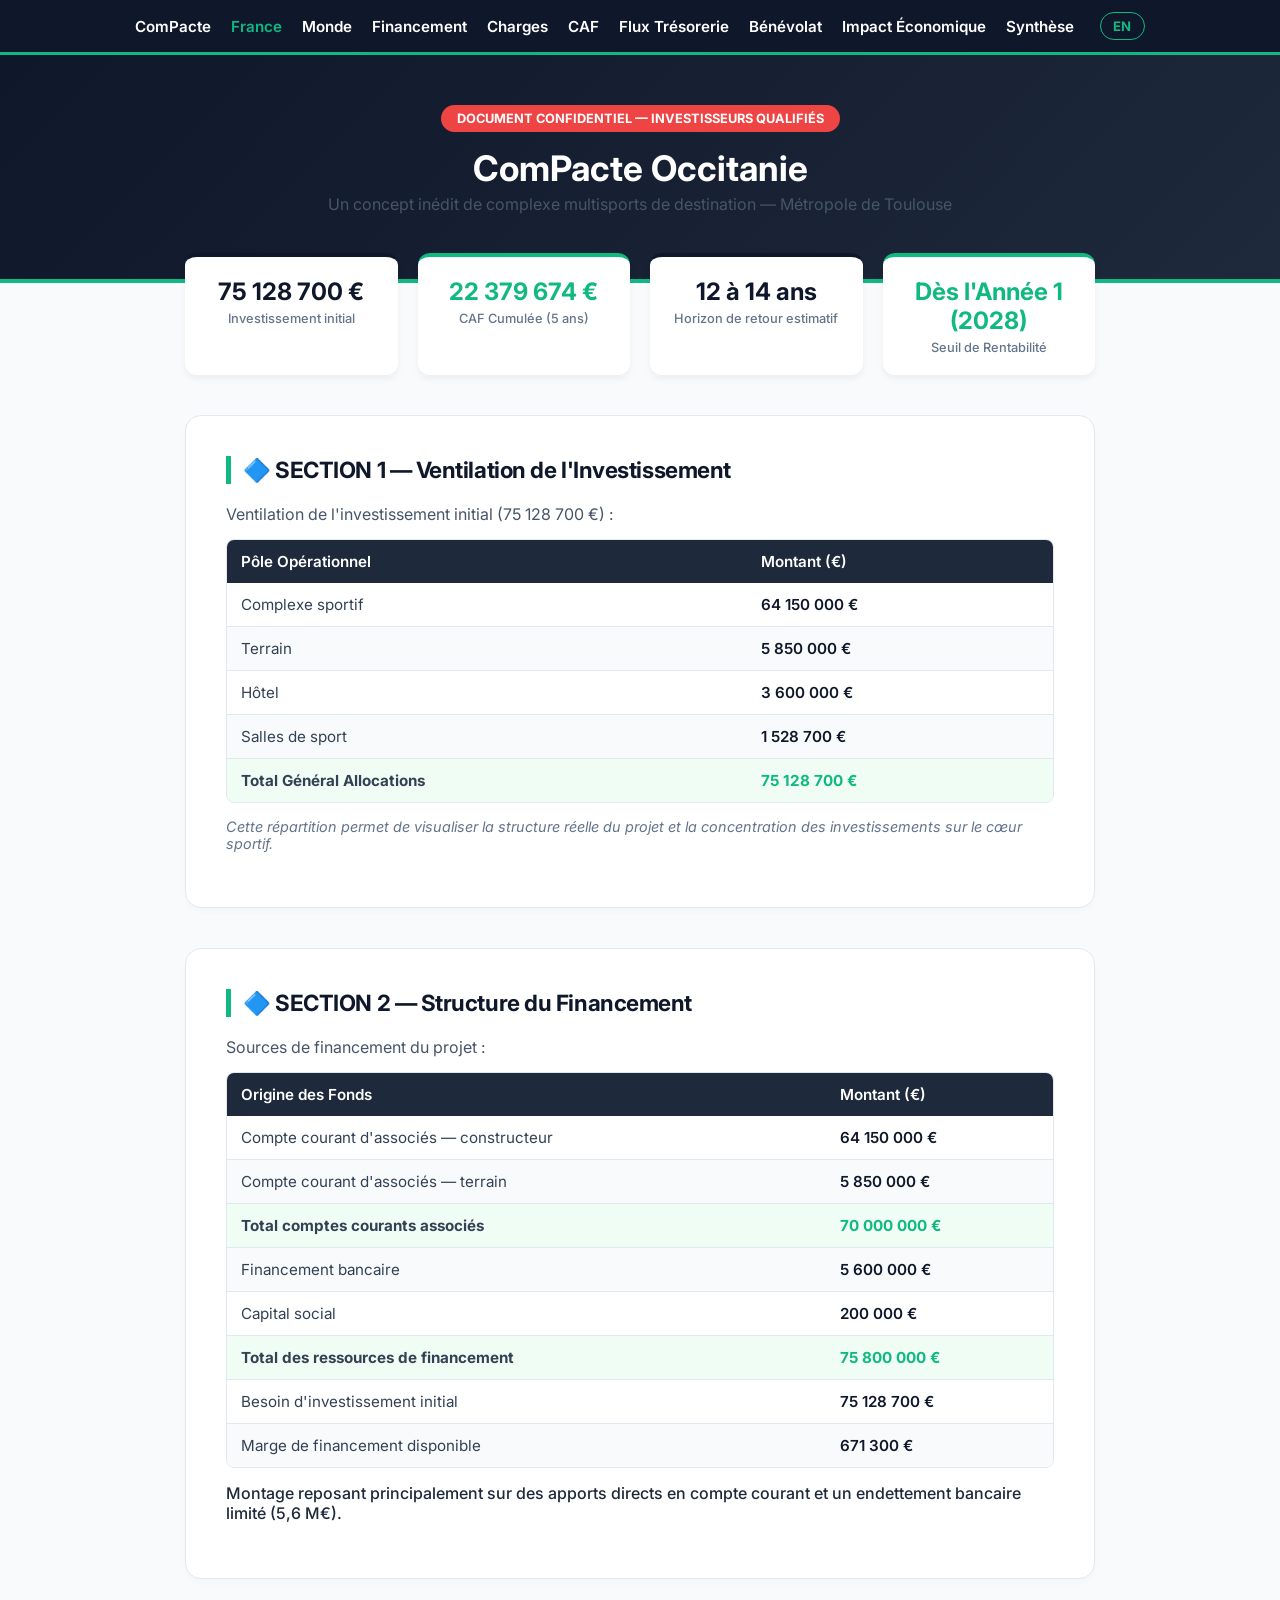
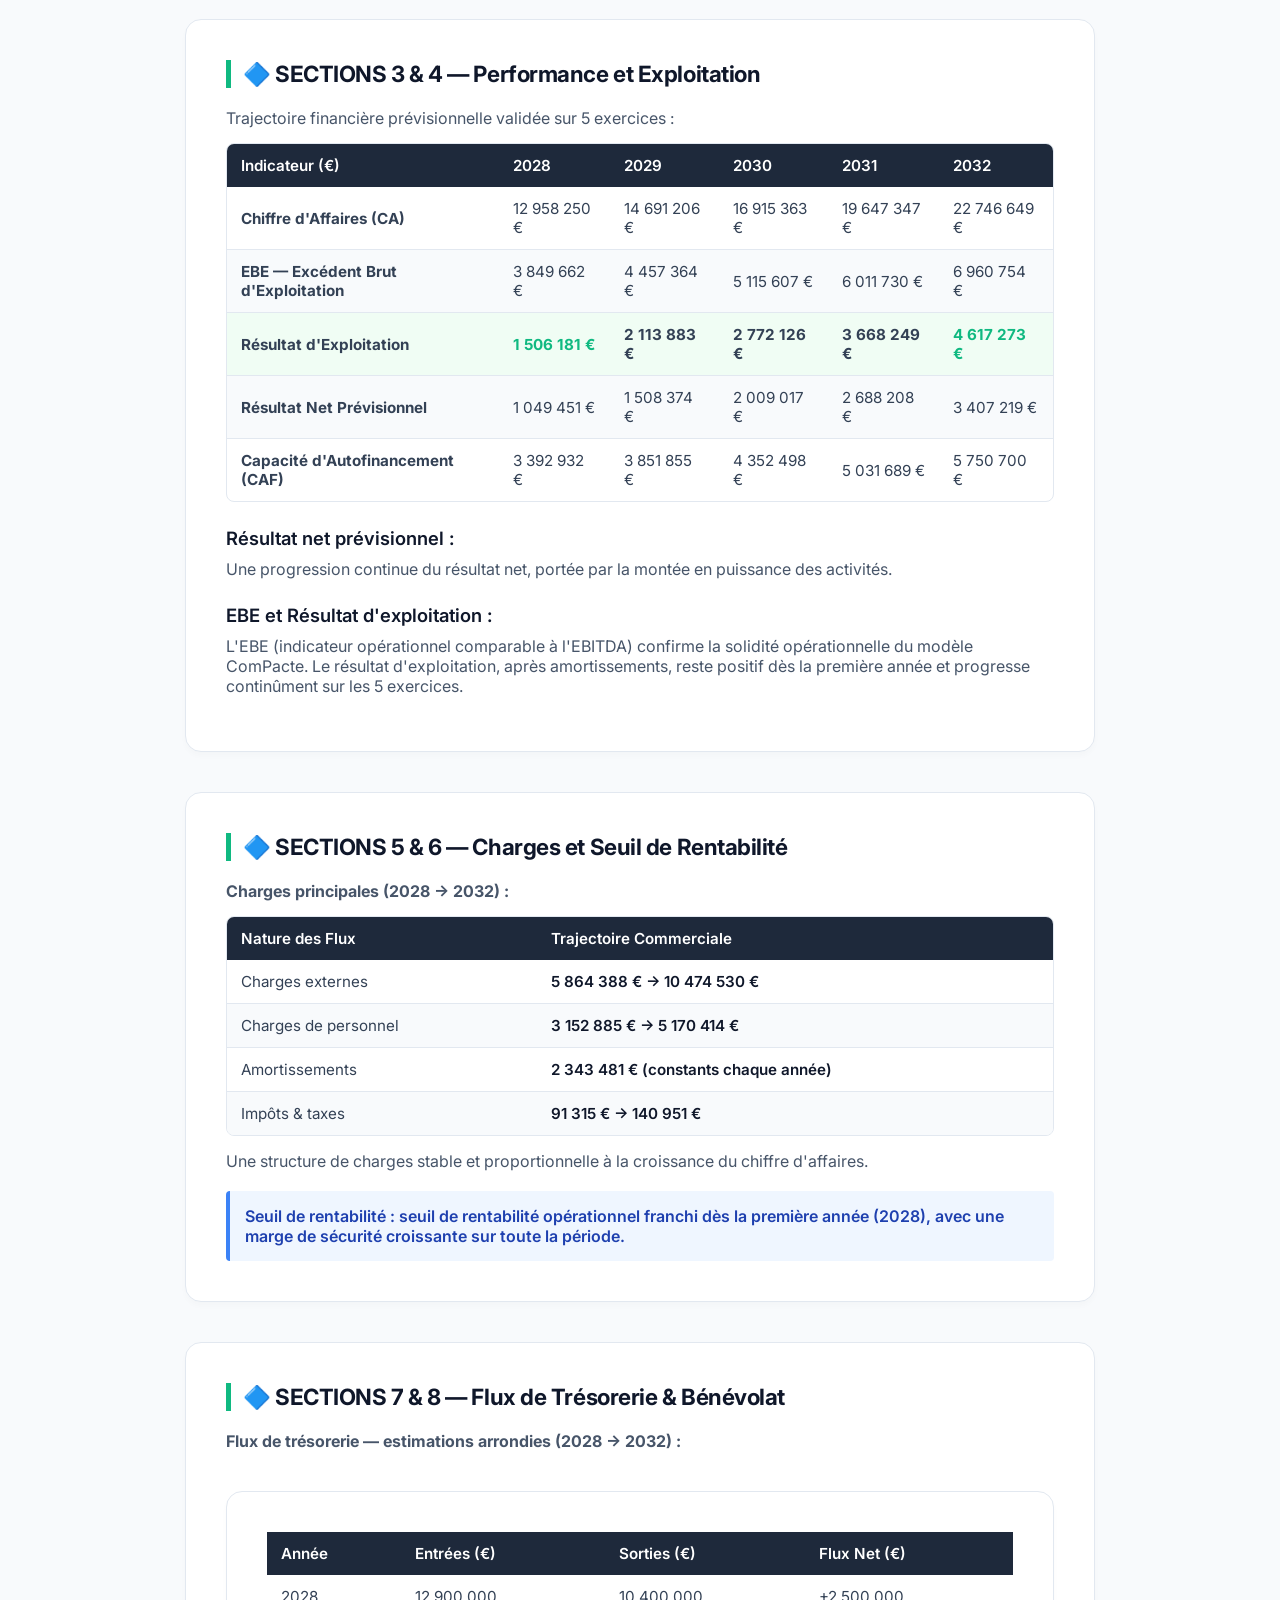
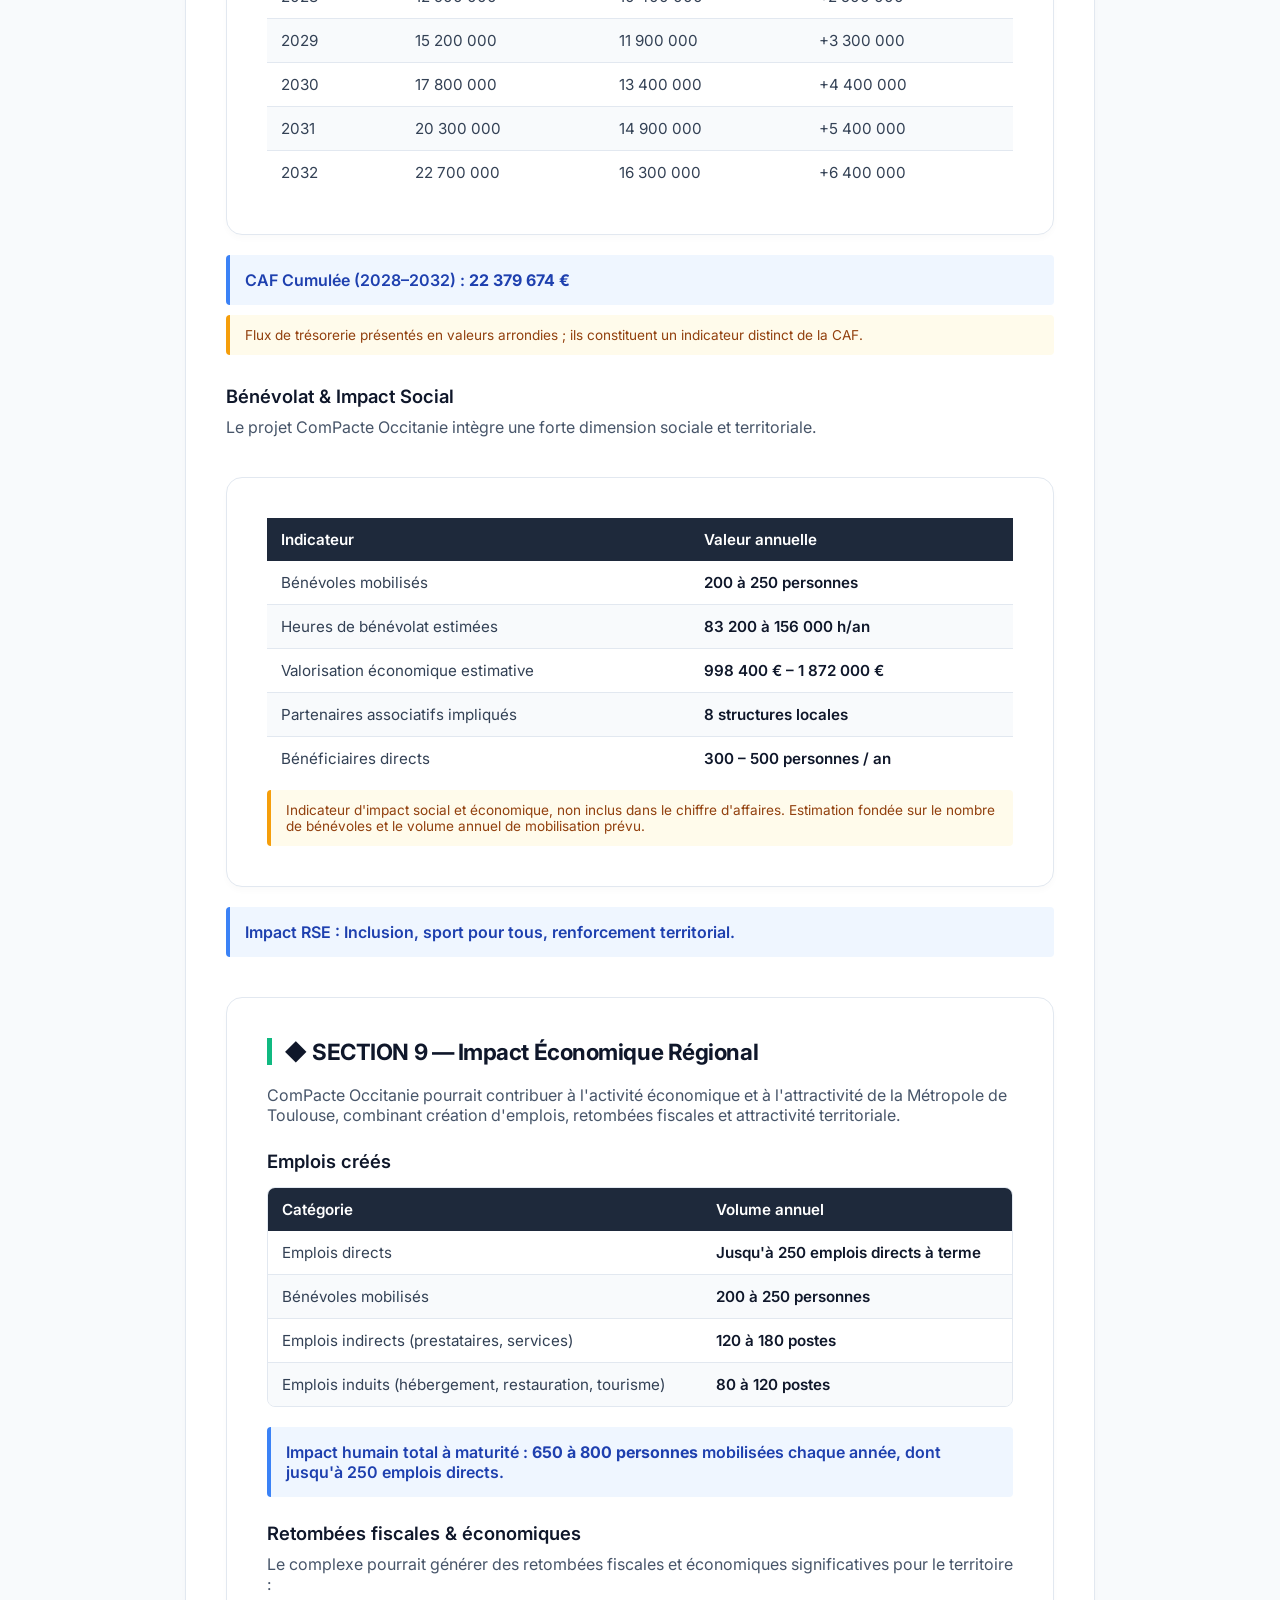
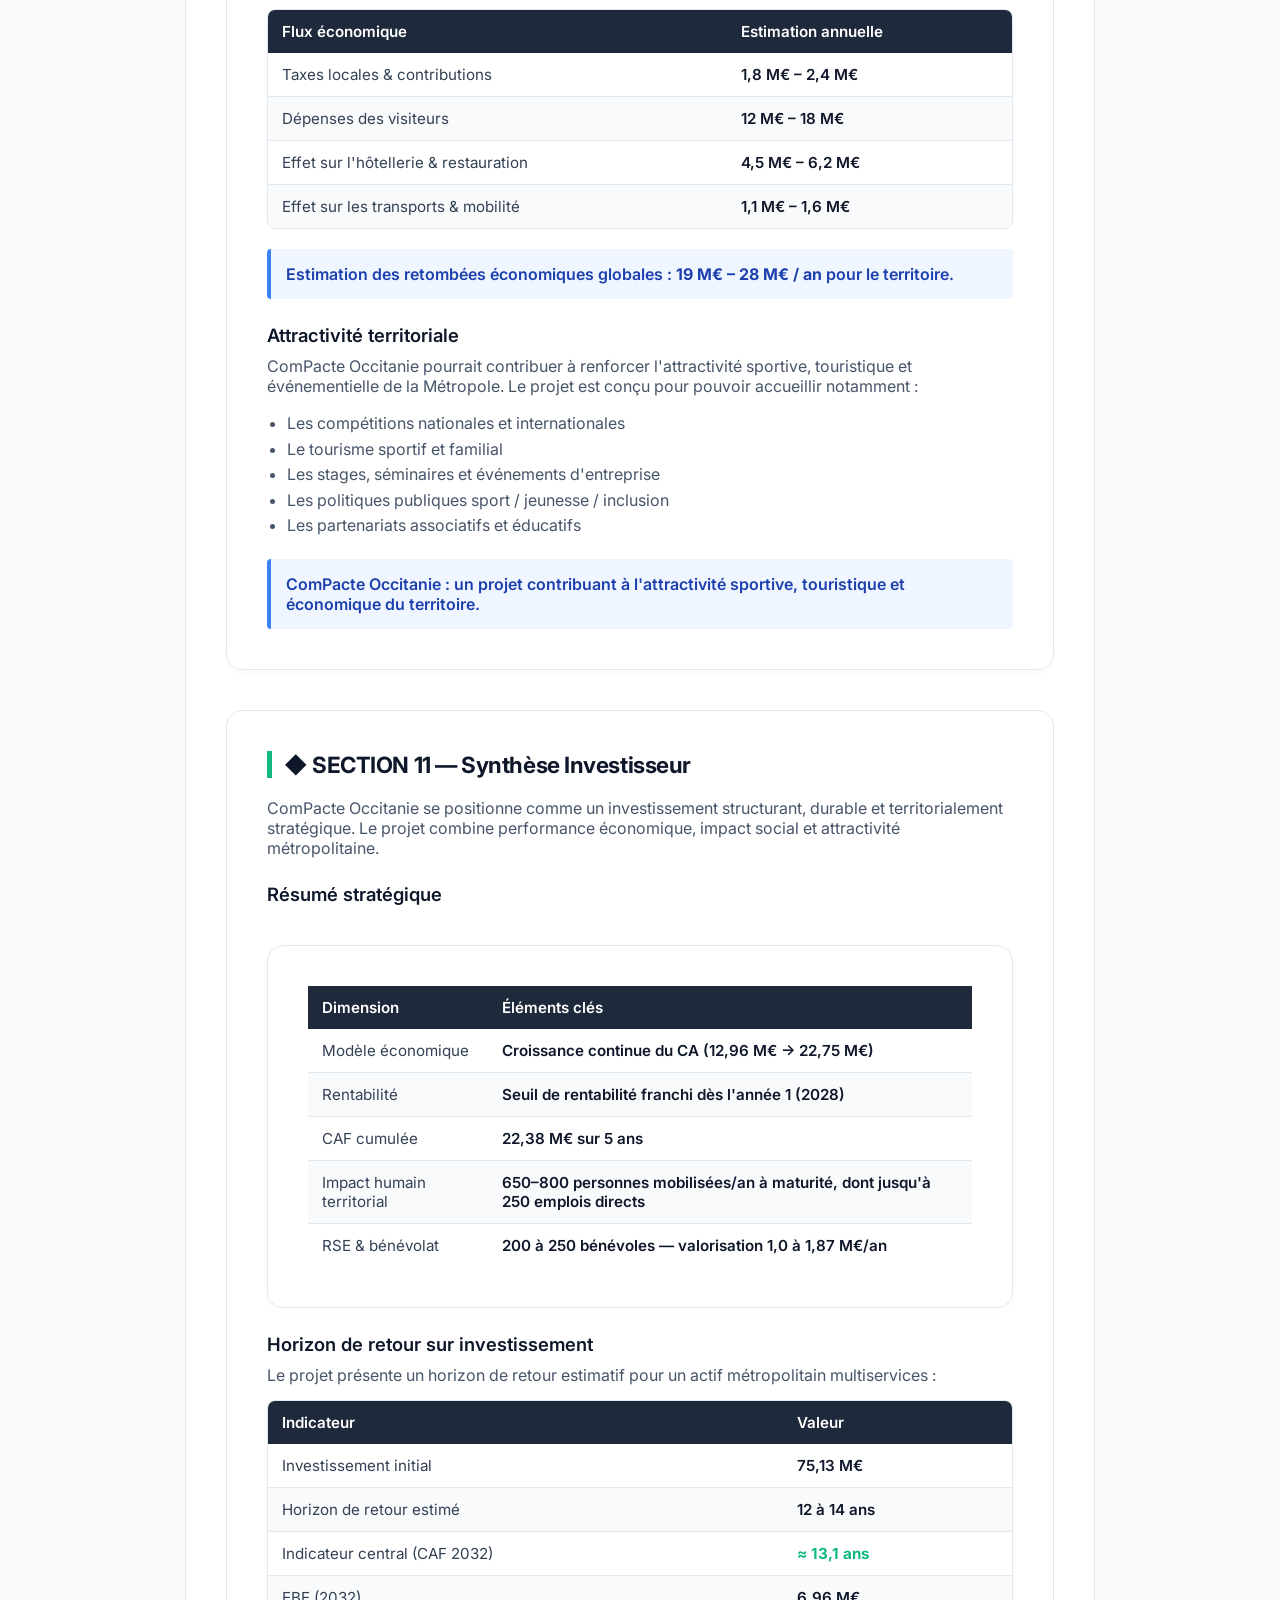
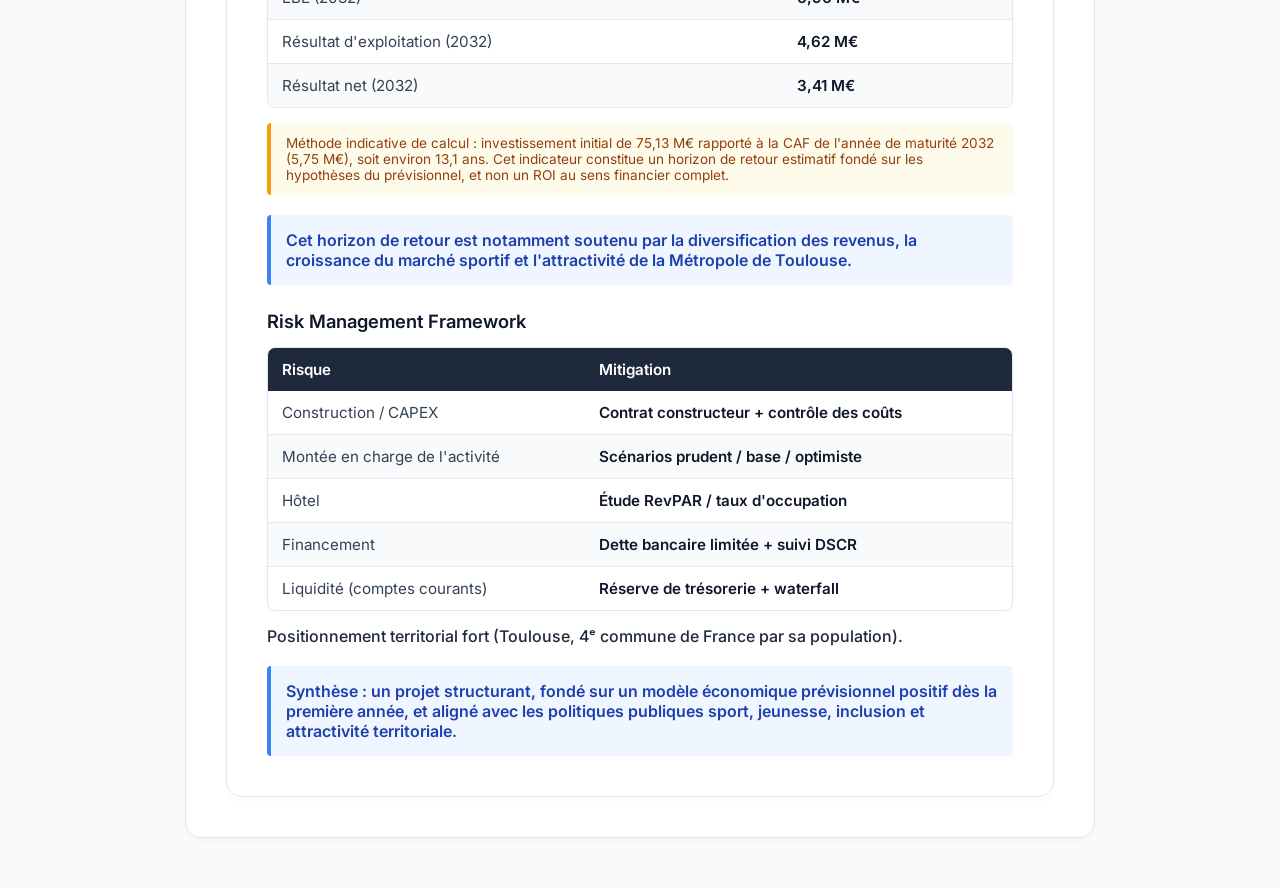
==== commit e5ef7519: "Add files via upload" ====
--- a/index.html
+++ b/index.html
@@ -290,7 +290,7 @@
     </div>
 
     <div class="box-h" style="margin-top:20px;" data-i18n="t-s9-box1">
-        Impact humain total à maturité : <strong>jusqu'à 650 à 800 personnes</strong> mobilisées chaque année, dont jusqu'à 250 emplois directs.
+        Impact humain total à maturité : <strong>650 à 800 personnes</strong> mobilisées chaque année, dont jusqu'à 250 emplois directs.
     </div>
 
     <h3 data-i18n="t-s9-h3b">Retombées fiscales &amp; économiques</h3>
@@ -348,7 +348,7 @@
                 <tr><td data-i18n="t-s11-r1">Modèle économique</td><td class="tb" data-i18n="t-s11-r1v">Croissance continue du CA (12,96 M€ → 22,75 M€)</td></tr>
                 <tr><td data-i18n="t-s11-r2">Rentabilité</td><td class="tb" data-i18n="t-s11-r2v">Seuil de rentabilité franchi dès l'année 1 (2028)</td></tr>
                 <tr><td data-i18n="t-s11-r3">CAF cumulée</td><td class="tb" data-i18n="t-s11-r3v">22,38 M€ sur 5 ans</td></tr>
-                <tr><td data-i18n="t-s11-r4">Impact humain territorial</td><td class="tb" data-i18n="t-s11-r4v">Jusqu'à 650–800 personnes mobilisées/an à maturité, dont jusqu'à 250 emplois directs</td></tr>
+                <tr><td data-i18n="t-s11-r4">Impact humain territorial</td><td class="tb" data-i18n="t-s11-r4v">650–800 personnes mobilisées/an à maturité, dont jusqu'à 250 emplois directs</td></tr>
                 <tr><td data-i18n="t-s11-r5">RSE &amp; bénévolat</td><td class="tb" data-i18n="t-s11-r5v">200 à 250 bénévoles — valorisation 1,0 à 1,87 M€/an</td></tr>
             </tbody>
         </table>
@@ -433,9 +433,10 @@
         </div>
 
         <div class="slide">
-            <h2>Le concept ComPacte et sa propriété intellectuelle</h2>
-            <p><strong>Philippe Bru — Fondateur et porteur</strong> du concept Compacte : savoir-faire, architecture du modèle, expérience client, modèle économique à 7 revenus, technologies, identité de marque et normes.</p>
-            <div class="box-h">Disque dur = le concept Compacte. Logiciels = chaque projet Compacte. Le concept global (méthodes, marque, savoir-faire) reste la propriété du créateur ; chaque implantation territoriale pourrait faire l'objet d'une déclinaison locale et d'un accord de licence distinct.</div>
+            <h2 data-i18n="mo-ip-h2">Le concept ComPacte et sa propriété intellectuelle</h2>
+            <p data-i18n="mo-ip-p1"><strong>Philippe Bru — Fondateur et porteur</strong> du concept Compacte : savoir-faire, architecture du modèle, expérience client, modèle économique à 7 revenus, technologies, identité de marque et normes.</p>
+            <div class="box-h" data-i18n="mo-ip-box">Disque dur = le concept Compacte. Logiciels = chaque projet Compacte. Le concept global (méthodes, marque, savoir-faire) reste la propriété du créateur ; chaque implantation territoriale pourrait faire l'objet d'une déclinaison locale et d'un accord de licence distinct.</div>
+            <p style="margin-top:15px; font-size:.9rem; color:#475569;" data-i18n="mo-ip-p2">À ce jour, ComPacte (le concept, la propriété intellectuelle, la marque, le savoir-faire et le cadre de développement) est la propriété exclusive de Philippe Bru. Aucune société ni aucun tiers n'en est actuellement propriétaire. Toute structure juridique future — société, licence, véhicule d'investissement ou société d'exploitation — sera créée pour porter, développer ou commercialiser les actifs de ComPacte, sans modifier la propriété actuelle de Philippe Bru sauf accord exprès contraire.</p>
         </div>
 
         <div class="slide">
@@ -728,6 +729,10 @@
 </script>
 <script>
 const EN = {
+  "mo-ip-h2": "The ComPacte concept and its intellectual property",
+  "mo-ip-p1": "<strong>Philippe Bru — Founder and Lead</strong> of the ComPacte concept: know-how, model architecture, customer experience, 7-revenue-stream business model, technologies, brand identity and standards.",
+  "mo-ip-box": "Hard drive = the ComPacte concept. Software = each ComPacte project. The overall concept (methods, brand, know-how) remains the property of its creator; each territorial implementation could be the subject of a local adaptation and a separate licensing agreement.",
+  "mo-ip-p2": "ComPacte is currently the sole property of Philippe Bru, including the concept, intellectual property, brand, know-how and development framework. No company or third party currently owns ComPacte. Any future corporate structure, licensing arrangement, investment vehicle or operating company will be created to hold, develop or commercialize the assets of ComPacte, without altering Philippe Bru's current ownership unless expressly agreed otherwise.",
   "t-title": "ComPacte Occitanie — Investor Book",
   "t-nav-financement": "Funding",
   "t-nav-charges": "Costs",
@@ -830,7 +835,7 @@
   "t-s9-r2": "Volunteers mobilized", "t-s9-r2v": "200 to 250 people",
   "t-s9-r3": "Indirect jobs (contractors, services)", "t-s9-r3v": "120 to 180 positions",
   "t-s9-r4": "Induced jobs (accommodation, catering, tourism)", "t-s9-r4v": "80 to 120 positions",
-  "t-s9-box1": "Total human impact at maturity: <strong>up to 650 to 800 people</strong> mobilized each year, including up to 250 direct jobs.",
+  "t-s9-box1": "Total human impact at maturity: <strong>650 to 800 people</strong> mobilized each year, including up to 250 direct jobs.",
   "t-s9-h3b": "Tax & Economic Benefits",
   "t-s9-pb": "The complex could generate significant tax and economic benefits for the region:",
   "t-s9-th3": "Economic Flow", "t-s9-th4": "Annual Estimate",
@@ -855,7 +860,7 @@
   "t-s11-r1": "Business model", "t-s11-r1v": "Continuous revenue growth (€12.96M → €22.75M)",
   "t-s11-r2": "Profitability", "t-s11-r2v": "Break-even achieved from Year 1 (2028)",
   "t-s11-r3": "Cumulative Self-Financing Capacity (CAF)", "t-s11-r3v": "€22.38M over 5 years",
-  "t-s11-r4": "Territorial human impact", "t-s11-r4v": "Up to 650–800 people mobilized/year at maturity, including up to 250 direct jobs",
+  "t-s11-r4": "Territorial human impact", "t-s11-r4v": "650–800 people mobilized/year at maturity, including up to 250 direct jobs",
   "t-s11-r5": "CSR & volunteering", "t-s11-r5v": "200 to 250 volunteers — €1.0–1.87M/year in value",
   "t-s11-h3b": "Investment payback horizon",
   "t-s11-pb": "The project presents an estimated payback horizon for a multi-service metropolitan asset:",
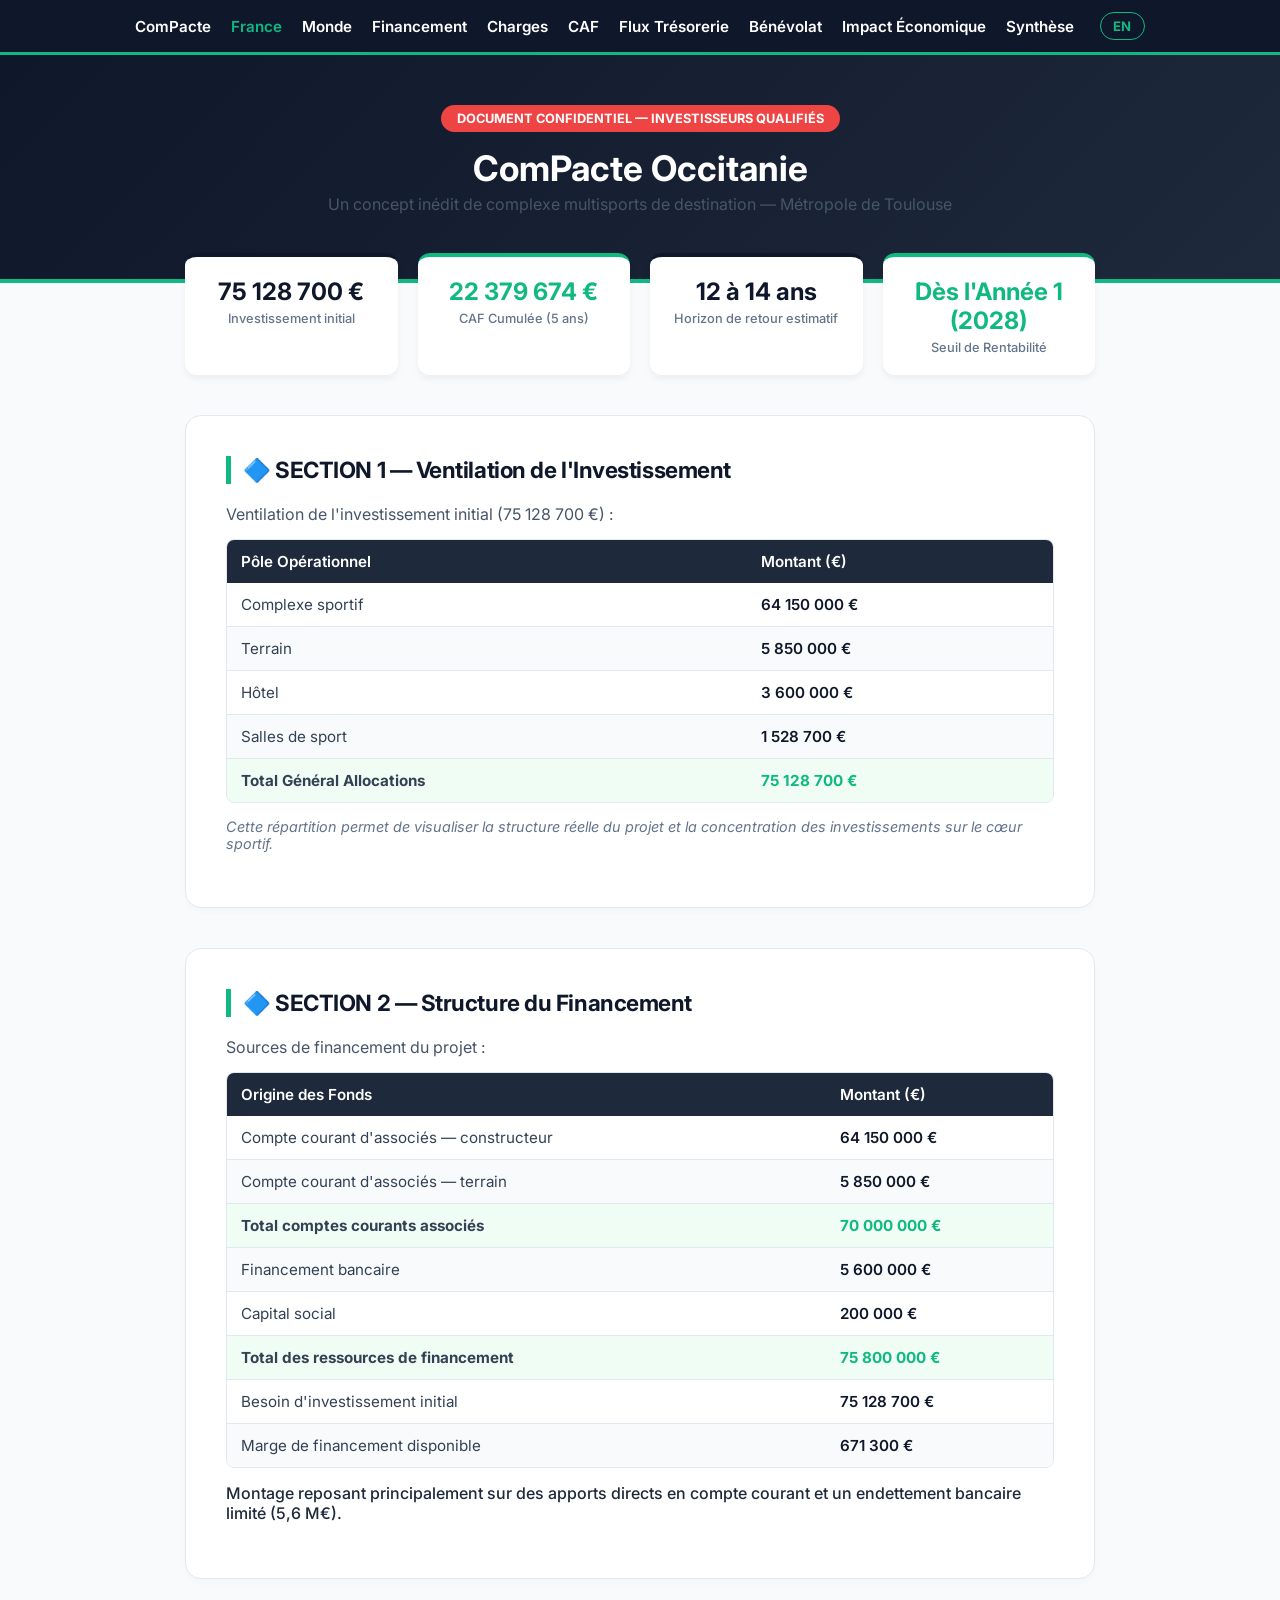
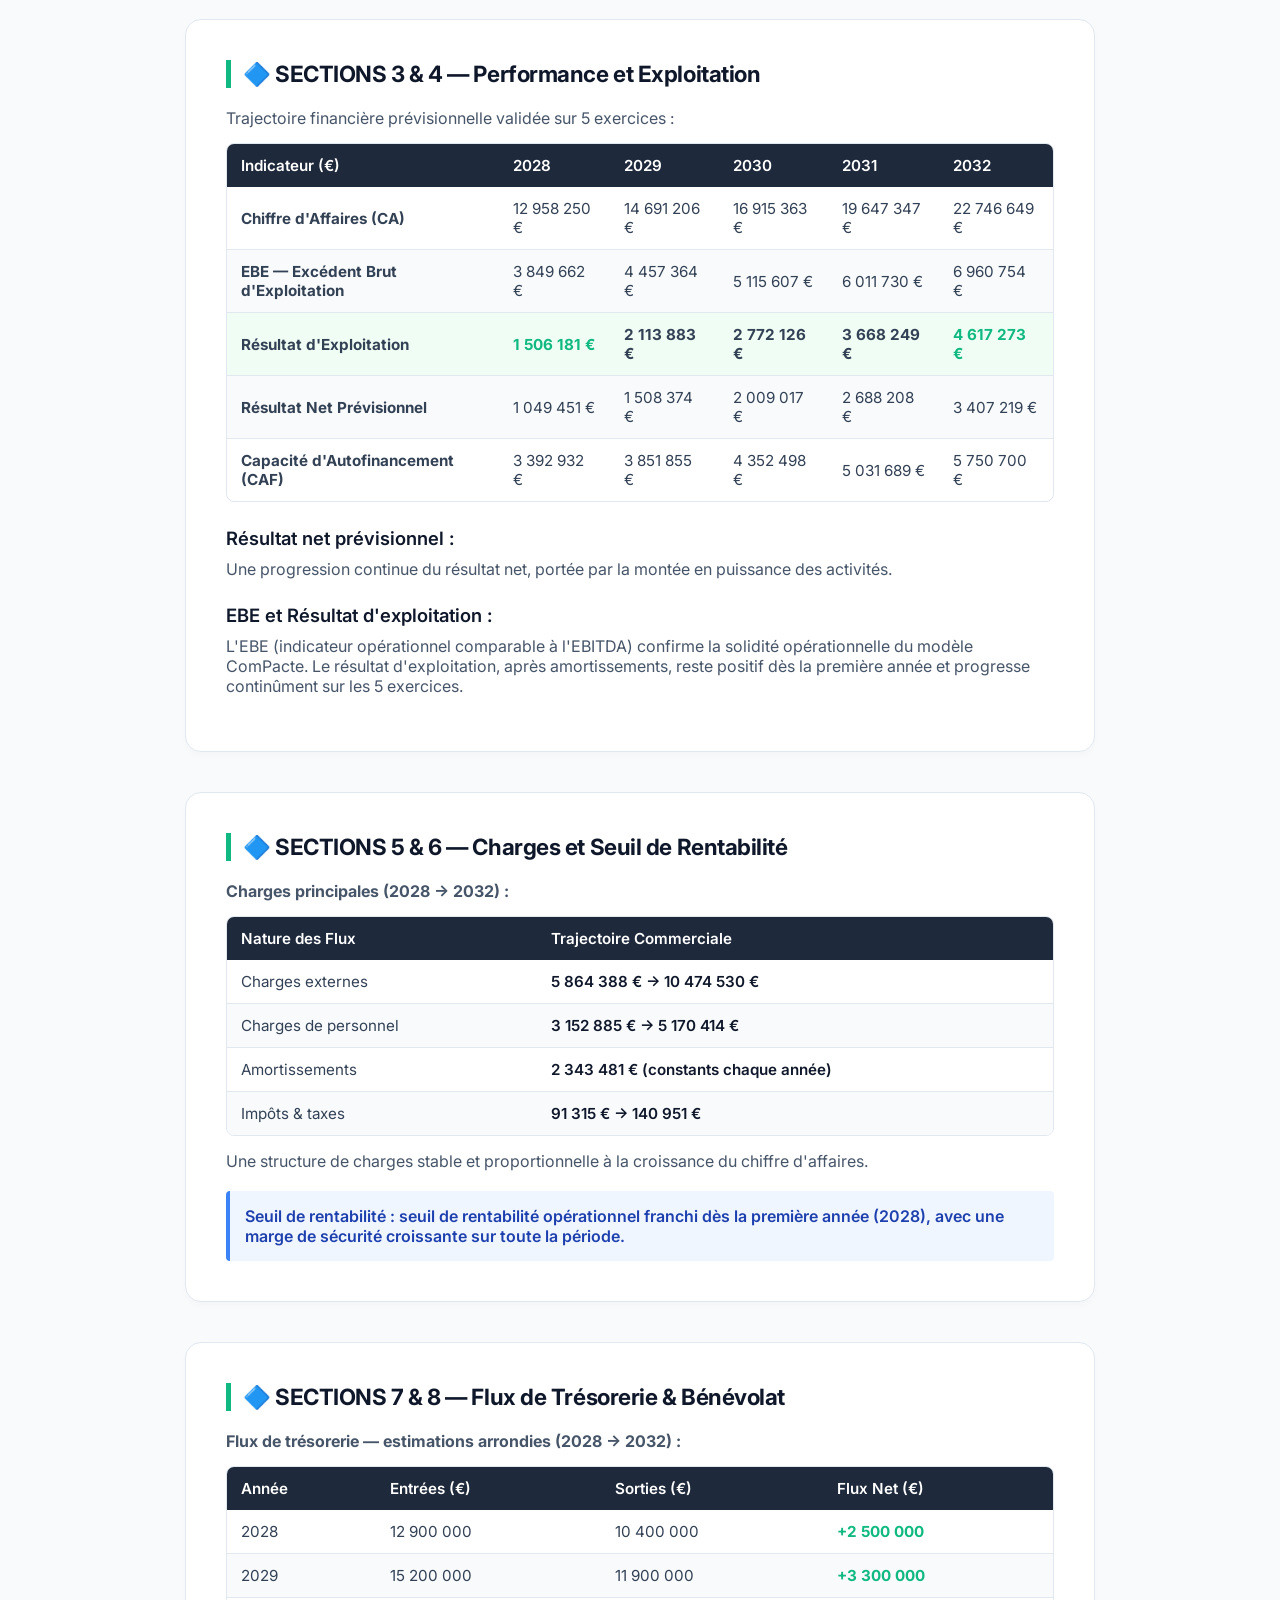
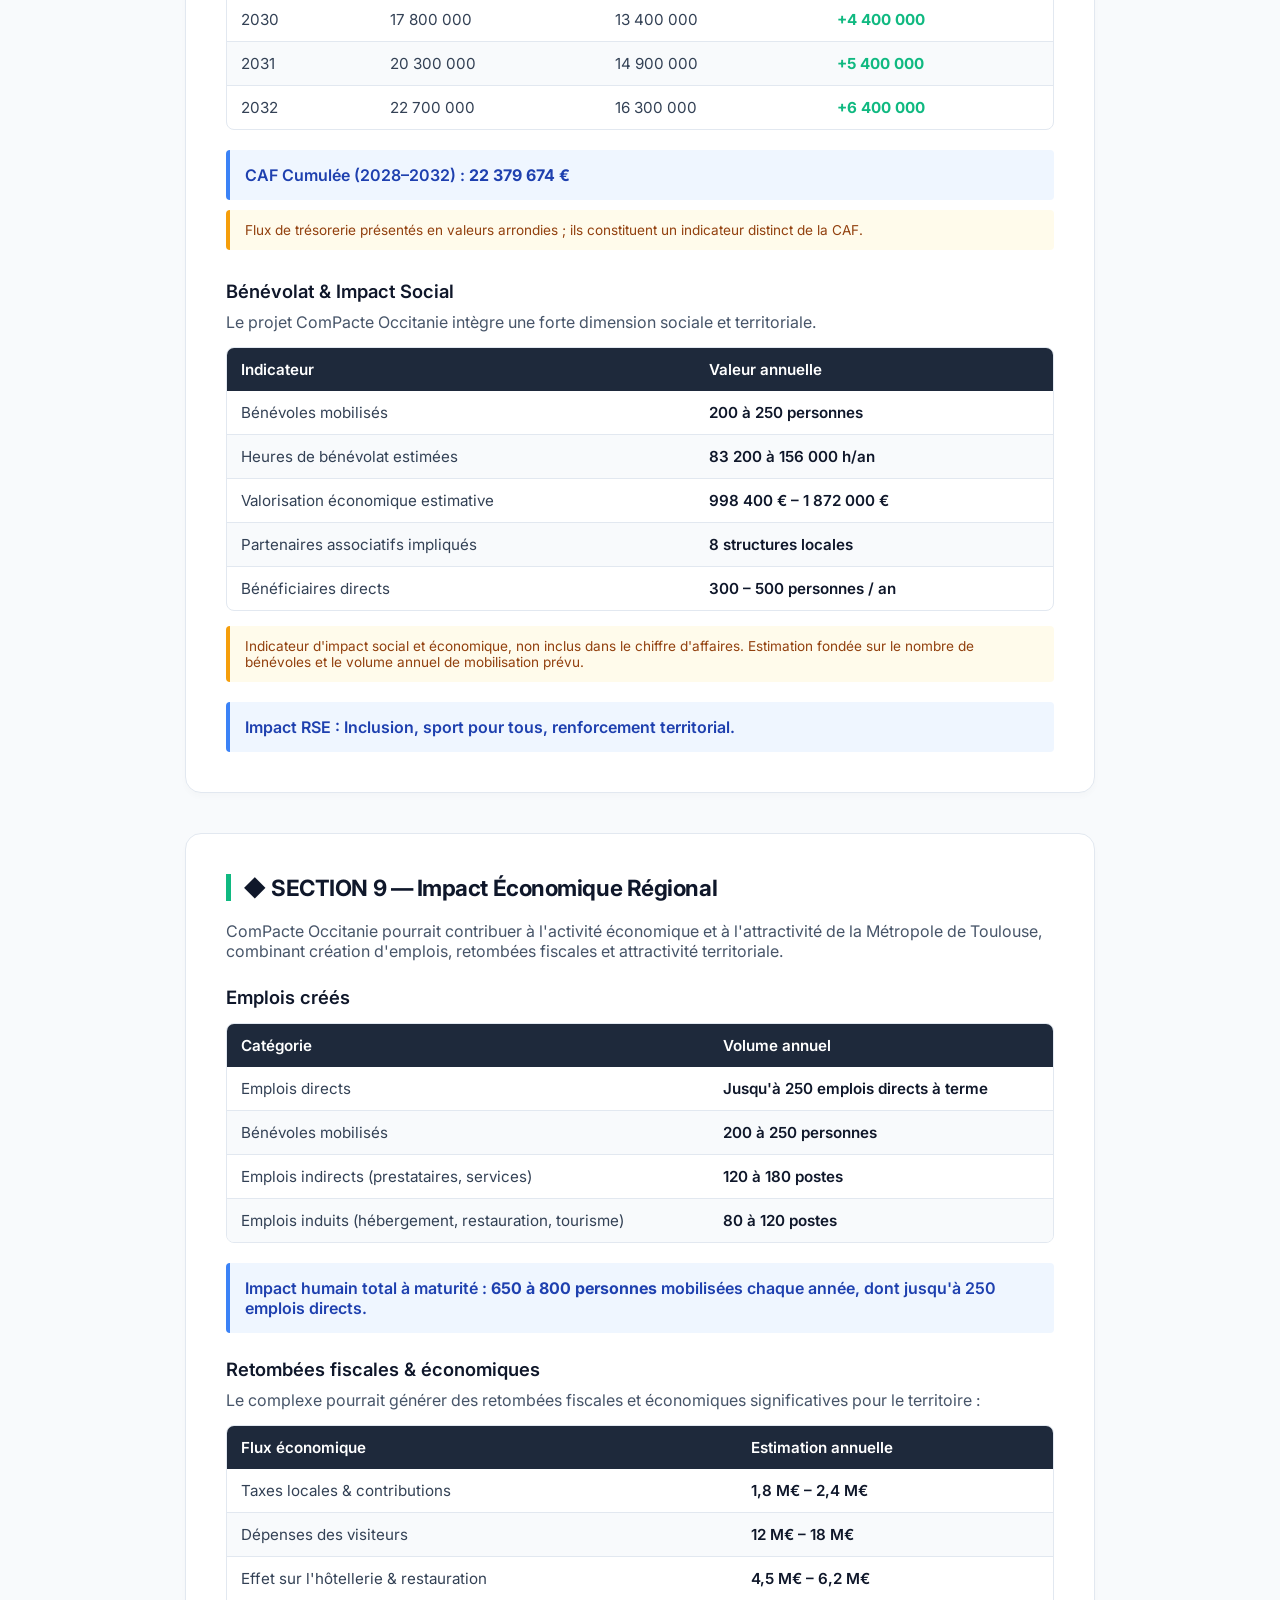
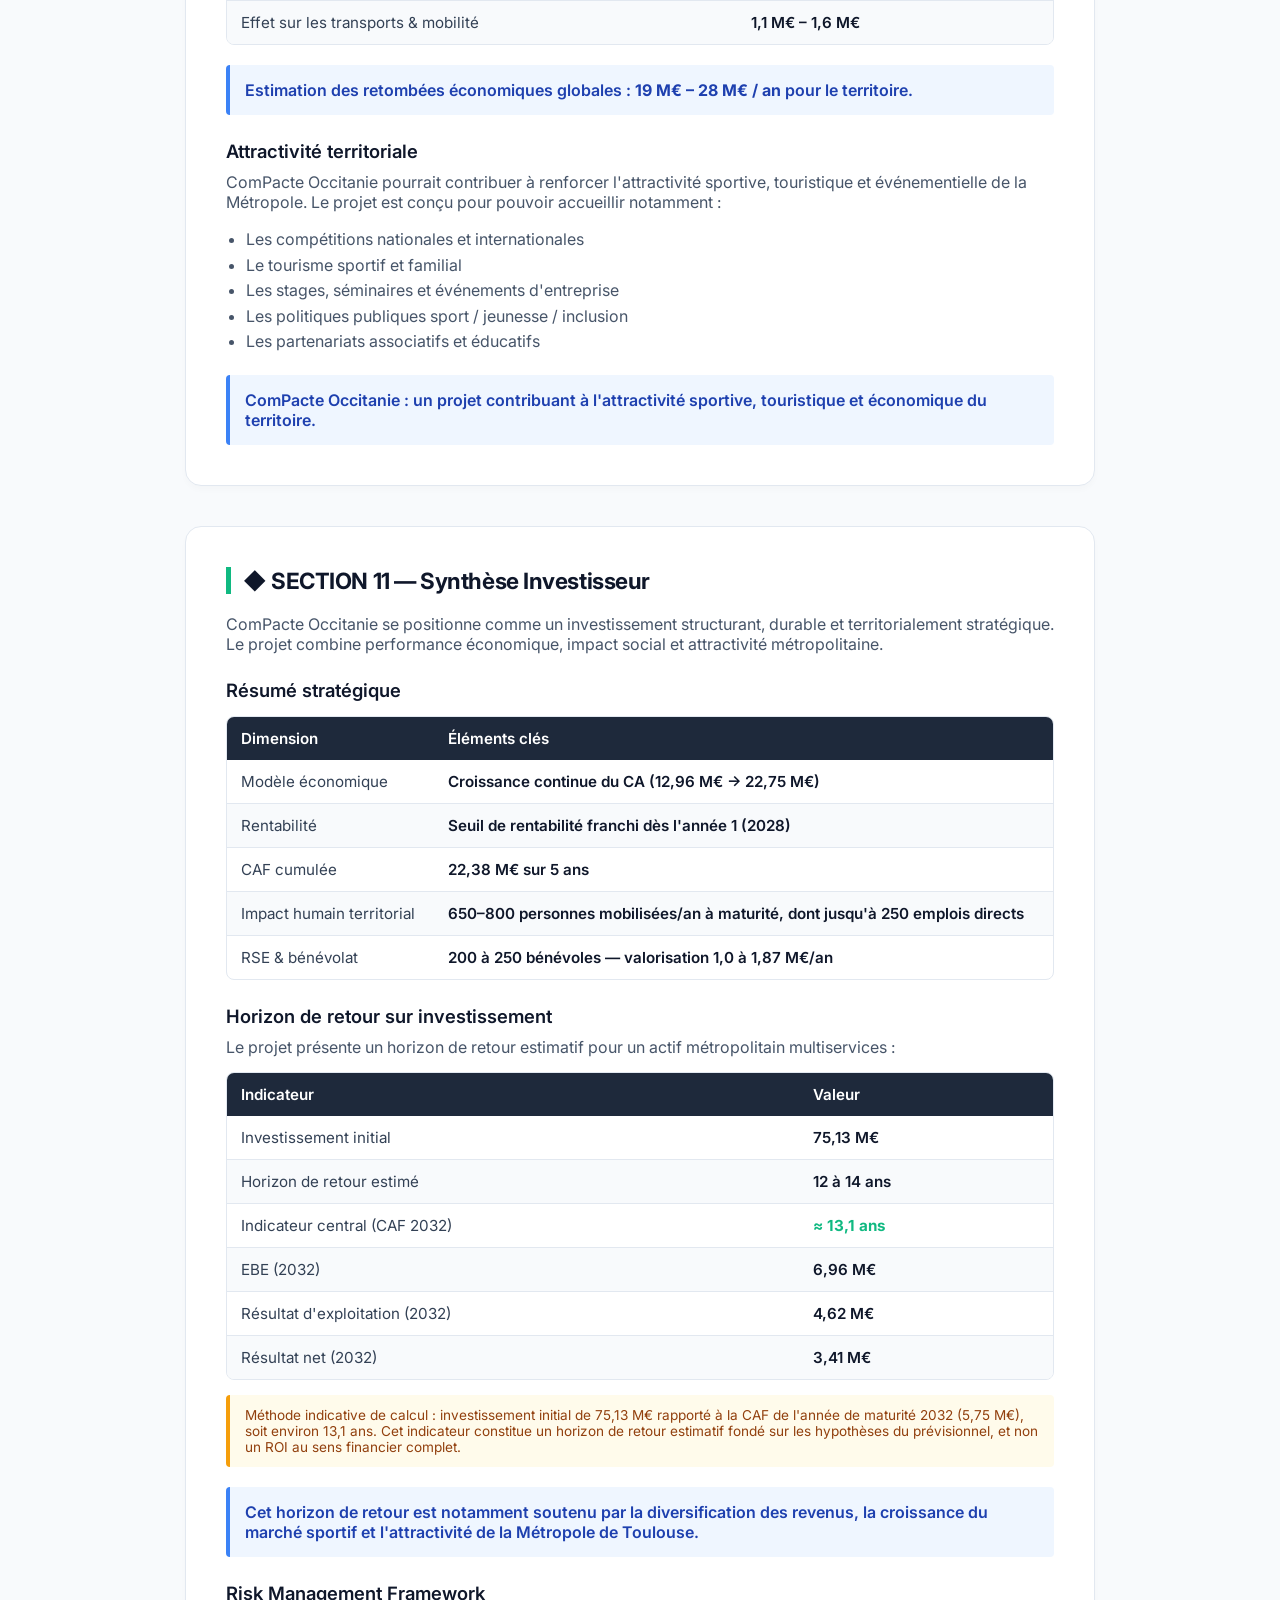
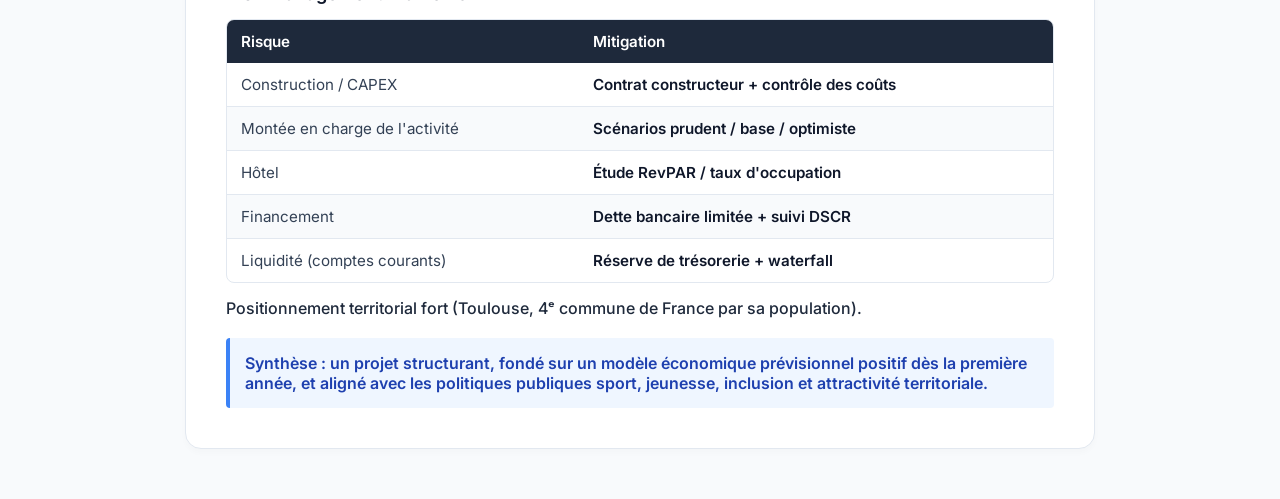
==== commit 2bb55c8b: "Update print statement from 'Hello' to 'Goodbye'" ====
--- a/index.html
+++ b/index.html
@@ -42,60 +42,40 @@
         .box-h { background-color: #eff6ff; border-left: 4px solid #3b82f6; padding: 15px; border-radius: 4px; font-weight: 600; color: #1e40af; }
         .note-w { background-color: #fffbeb; border-left: 4px solid #f59e0b; padding: 12px 15px; border-radius: 4px; font-size: .85rem; color: #92400e; margin-top: 10px; }
 
-.nav-sticky {
-    position: sticky;
-    top: 0;
-    z-index: 9999;
-    background: #0f172a;
-    padding: 12px 20px;
-    display: flex;
-    gap: 20px;
-    align-items: center;
-    border-bottom: 3px solid #10b981;
-    justify-content: center;
-    flex-wrap: wrap;
-}
-html {
-  scroll-behavior: smooth;
-}
-
-.slide {
-  scroll-margin-top: 120px;
-}
-
-.nav-sticky a {
-    color: #ffffff;
-    font-weight: 600;
-    text-decoration: none;
-    font-size: 0.95rem;
-}
-
-.nav-sticky a:hover {
-    color: #10b981;
-}
-
-#lang-toggle {
-    background: transparent;
-    border: 1.5px solid #10b981;
-    color: #10b981;
-    font-weight: 700;
-    font-size: 0.82rem;
-    padding: 5px 12px;
-    border-radius: 20px;
-    cursor: pointer;
-    letter-spacing: .03em;
-    margin-left: 6px;
-}
-#lang-toggle:hover {
-    background: #10b981;
-    color: #0f172a;
-}
-.panel-view { display: none; }
-.panel-view.active { display: block; }
-.nav-sticky a.active { color: #10b981; }
-
-</style>
-
+        .nav-sticky {
+            position: sticky;
+            top: 0;
+            z-index: 9999;
+            background: #0f172a;
+            padding: 12px 20px;
+            display: flex;
+            gap: 20px;
+            align-items: center;
+            border-bottom: 3px solid #10b981;
+            justify-content: center;
+            flex-wrap: wrap;
+        }
+        html { scroll-behavior: smooth; }
+        .slide { scroll-margin-top: 120px; }
+        .nav-sticky a { color: #ffffff; font-weight: 600; text-decoration: none; font-size: 0.95rem; }
+        .nav-sticky a:hover { color: #10b981; }
+        #lang-toggle {
+            background: transparent;
+            border: 1.5px solid #10b981;
+            color: #10b981;
+            font-weight: 700;
+            font-size: 0.82rem;
+            padding: 5px 12px;
+            border-radius: 20px;
+            cursor: pointer;
+            letter-spacing: .03em;
+            margin-left: 6px;
+        }
+        #lang-toggle:hover { background: #10b981; color: #0f172a; }
+        .panel-view { display: none; }
+        .panel-view.active { display: block; }
+        .nav-sticky a.active { color: #10b981; }
+    </style>
 </head>
 <body>
 <nav class="nav-sticky">
@@ -170,8 +150,8 @@
             <p style="font-weight: 500; color: #1e293b;" data-i18n="t-s2-foot">Montage reposant principalement sur des apports directs en compte courant et un endettement bancaire limité (5,6 M€).</p>
         </div>
 
-        <!-- SLIDE 3 : PERFORMANCES COMPLÈTES (RN / EBE / EBITDA / CA / CAF) -->
-        <div class="slide">
+        <!-- SLIDE 3 : PERFORMANCES COMPLÈTES -->
+        <div class="slide" id="performance">
             <h2 data-i18n="t-s3-h2">🔷 SECTIONS 3 & 4 — Performance et Exploitation</h2>
             <p data-i18n="t-s3-p">Trajectoire financière prévisionnelle validée sur 5 exercices :</p>
             <div class="tc">
@@ -179,11 +159,7 @@
                     <thead>
                         <tr>
                             <th data-i18n="t-s3-th1">Indicateur (€)</th>
-                            <th>2028</th>
-                            <th>2029</th>
-                            <th>2030</th>
-                            <th>2031</th>
-                            <th>2032</th>
+                            <th>2028</th><th>2029</th><th>2030</th><th>2031</th><th>2032</th>
                         </tr>
                     </thead>
                     <tbody>
@@ -202,7 +178,7 @@
         </div>
 
         <!-- SLIDE 4 : CHARGES & RENTABILITÉ -->
-        <div class="slide" id="caf">
+        <div class="slide" id="charges">
             <h2 data-i18n="t-s4-h2">🔷 SECTIONS 5 & 6 — Charges et Seuil de Rentabilité</h2>
             <p><strong data-i18n="t-s4-p">Charges principales (2028 → 2032) :</strong></p>
             <div class="tc">
@@ -223,187 +199,189 @@
             </div>
         </div>
 
-        <!-- SLIDE 5 : CAF & BÉNÉVOLAT -->
-        <div class="slide" id="charges">
+        <!-- SLIDE 5 : CAF & FLUX & BÉNÉVOLAT -->
+        <div class="slide" id="caf">
             <h2 data-i18n="t-s5-h2">🔷 SECTIONS 7 & 8 — Flux de Trésorerie & Bénévolat</h2>
-<p><strong data-i18n="t-s5-p">Flux de trésorerie — estimations arrondies (2028 → 2032) :</strong></p>
-
-<div class="slide" id="flux">
-    <table>
-        <thead>
-            <tr><th data-i18n="t-s5-th1">Année</th><th data-i18n="t-s5-th2">Entrées (€)</th><th data-i18n="t-s5-th3">Sorties (€)</th><th data-i18n="t-s5-th4">Flux Net (€)</th></tr>
-        </thead>
-        <tbody>
-            <tr><td>2028</td><td data-i18n="t-s5-r1a">12 900 000</td><td data-i18n="t-s5-r1b">10 400 000</td><td class="c-g" data-i18n="t-s5-r1c">+2 500 000</td></tr>
-            <tr><td>2029</td><td data-i18n="t-s5-r2a">15 200 000</td><td data-i18n="t-s5-r2b">11 900 000</td><td class="c-g" data-i18n="t-s5-r2c">+3 300 000</td></tr>
-            <tr><td>2030</td><td data-i18n="t-s5-r3a">17 800 000</td><td data-i18n="t-s5-r3b">13 400 000</td><td class="c-g" data-i18n="t-s5-r3c">+4 400 000</td></tr>
-            <tr><td>2031</td><td data-i18n="t-s5-r4a">20 300 000</td><td data-i18n="t-s5-r4b">14 900 000</td><td class="c-g" data-i18n="t-s5-r4c">+5 400 000</td></tr>
-            <tr><td>2032</td><td data-i18n="t-s5-r5a">22 700 000</td><td data-i18n="t-s5-r5b">16 300 000</td><td class="c-g" data-i18n="t-s5-r5c">+6 400 000</td></tr>
-        </tbody>
-    </table>
-</div>
-
-<div class="box-h" style="margin-top:20px;" data-i18n="t-s5-box1">
-    CAF Cumulée (2028–2032) : <strong>22 379 674 €</strong>
-</div>
-<div class="note-w" data-i18n="t-s5-note">Flux de trésorerie présentés en valeurs arrondies ; ils constituent un indicateur distinct de la CAF.</div>
-<h3 style="margin-top:30px;" data-i18n="t-s5-h3">Bénévolat &amp; Impact Social</h3>
-<p data-i18n="t-s5-p2">Le projet ComPacte Occitanie intègre une forte dimension sociale et territoriale.</p>
-
-<div class="slide" id="benevolat">
-    <table>
-        <thead>
-            <tr><th data-i18n="t-s5b-th1">Indicateur</th><th data-i18n="t-s5b-th2">Valeur annuelle</th></tr>
-        </thead>
-        <tbody>
-            <tr><td data-i18n="t-s5b-r0">Bénévoles mobilisés</td><td class="tb" data-i18n="t-s5b-r0v">200 à 250 personnes</td></tr>
-            <tr><td data-i18n="t-s5b-r1">Heures de bénévolat estimées</td><td class="tb" data-i18n="t-s5b-r1v">83 200 à 156 000 h/an</td></tr>
-            <tr><td data-i18n="t-s5b-r2">Valorisation économique estimative</td><td class="tb" data-i18n="t-s5b-r2v">998 400 € – 1 872 000 €</td></tr>
-            <tr><td data-i18n="t-s5b-r3">Partenaires associatifs impliqués</td><td class="tb" data-i18n="t-s5b-r3v">8 structures locales</td></tr>
-            <tr><td data-i18n="t-s5b-r4">Bénéficiaires directs</td><td class="tb" data-i18n="t-s5b-r4v">300 – 500 personnes / an</td></tr>
-        </tbody>
-    </table>
-    <div class="note-w" data-i18n="t-s5b-note">Indicateur d'impact social et économique, non inclus dans le chiffre d'affaires. Estimation fondée sur le nombre de bénévoles et le volume annuel de mobilisation prévu.</div>
-</div>
-
-<div class="box-h" style="margin-top:20px;" data-i18n="t-s5b-box">
-    Impact RSE : Inclusion, sport pour tous, renforcement territorial.
-</div>
-<div class="slide" id="benevolat2">
-    <h2 data-i18n="t-s9-h2">◆ SECTION 9 — Impact Économique Régional</h2>
-    <p data-i18n="t-s9-p">ComPacte Occitanie pourrait contribuer à l'activité économique et à l'attractivité de la Métropole de Toulouse,
-    combinant création d'emplois, retombées fiscales et attractivité territoriale.</p>
-
-    <h3 data-i18n="t-s9-h3a">Emplois créés</h3>
-    <div class="tc">
-        <table>
-            <thead>
-                <tr><th data-i18n="t-s9-th1">Catégorie</th><th data-i18n="t-s9-th2">Volume annuel</th></tr>
-            </thead>
-            <tbody>
-                <tr><td data-i18n="t-s9-r1">Emplois directs</td><td class="tb" data-i18n="t-s9-r1v">Jusqu'à 250 emplois directs à terme</td></tr>
-                <tr><td data-i18n="t-s9-r2">Bénévoles mobilisés</td><td class="tb" data-i18n="t-s9-r2v">200 à 250 personnes</td></tr>
-                <tr><td data-i18n="t-s9-r3">Emplois indirects (prestataires, services)</td><td class="tb" data-i18n="t-s9-r3v">120 à 180 postes</td></tr>
-                <tr><td data-i18n="t-s9-r4">Emplois induits (hébergement, restauration, tourisme)</td><td class="tb" data-i18n="t-s9-r4v">80 à 120 postes</td></tr>
-            </tbody>
-        </table>
+            <p><strong data-i18n="t-s5-p">Flux de trésorerie — estimations arrondies (2028 → 2032) :</strong></p>
+
+            <div id="flux" style="scroll-margin-top: 140px;">
+                <div class="tc">
+                    <table>
+                        <thead>
+                            <tr><th data-i18n="t-s5-th1">Année</th><th data-i18n="t-s5-th2">Entrées (€)</th><th data-i18n="t-s5-th3">Sorties (€)</th><th data-i18n="t-s5-th4">Flux Net (€)</th></tr>
+                        </thead>
+                        <tbody>
+                            <tr><td>2028</td><td data-i18n="t-s5-r1a">12 900 000</td><td data-i18n="t-s5-r1b">10 400 000</td><td class="tg" data-i18n="t-s5-r1c">+2 500 000</td></tr>
+                            <tr><td>2029</td><td data-i18n="t-s5-r2a">15 200 000</td><td data-i18n="t-s5-r2b">11 900 000</td><td class="tg" data-i18n="t-s5-r2c">+3 300 000</td></tr>
+                            <tr><td>2030</td><td data-i18n="t-s5-r3a">17 800 000</td><td data-i18n="t-s5-r3b">13 400 000</td><td class="tg" data-i18n="t-s5-r3c">+4 400 000</td></tr>
+                            <tr><td>2031</td><td data-i18n="t-s5-r4a">20 300 000</td><td data-i18n="t-s5-r4b">14 900 000</td><td class="tg" data-i18n="t-s5-r4c">+5 400 000</td></tr>
+                            <tr><td>2032</td><td data-i18n="t-s5-r5a">22 700 000</td><td data-i18n="t-s5-r5b">16 300 000</td><td class="tg" data-i18n="t-s5-r5c">+6 400 000</td></tr>
+                        </tbody>
+                    </table>
+                </div>
+            </div>
+
+            <div class="box-h" style="margin-top:20px;" data-i18n="t-s5-box1">
+                CAF Cumulée (2028–2032) : <strong>22 379 674 €</strong>
+            </div>
+            <div class="note-w" data-i18n="t-s5-note">Flux de trésorerie présentés en valeurs arrondies ; ils constituent un indicateur distinct de la CAF.</div>
+            
+            <div id="benevolat" style="scroll-margin-top: 140px; margin-top:30px;">
+                <h3 data-i18n="t-s5-h3">Bénévolat &amp; Impact Social</h3>
+                <p data-i18n="t-s5-p2">Le projet ComPacte Occitanie intègre une forte dimension sociale et territoriale.</p>
+
+                <div class="tc">
+                    <table>
+                        <thead>
+                            <tr><th data-i18n="t-s5b-th1">Indicateur</th><th data-i18n="t-s5b-th2">Valeur annuelle</th></tr>
+                        </thead>
+                        <tbody>
+                            <tr><td data-i18n="t-s5b-r0">Bénévoles mobilisés</td><td class="tb" data-i18n="t-s5b-r0v">200 à 250 personnes</td></tr>
+                            <tr><td data-i18n="t-s5b-r1">Heures de bénévolat estimées</td><td class="tb" data-i18n="t-s5b-r1v">83 200 à 156 000 h/an</td></tr>
+                            <tr><td data-i18n="t-s5b-r2">Valorisation économique estimative</td><td class="tb" data-i18n="t-s5b-r2v">998 400 € – 1 872 000 €</td></tr>
+                            <tr><td data-i18n="t-s5b-r3">Partenaires associatifs impliqués</td><td class="tb" data-i18n="t-s5b-r3v">8 structures locales</td></tr>
+                            <tr><td data-i18n="t-s5b-r4">Bénéficiaires directs</td><td class="tb" data-i18n="t-s5b-r4v">300 – 500 personnes / an</td></tr>
+                        </tbody>
+                    </table>
+                </div>
+                <div class="note-w" data-i18n="t-s5b-note">Indicateur d'impact social et économique, non inclus dans le chiffre d'affaires. Estimation fondée sur le nombre de bénévoles et le volume annuel de mobilisation prévu.</div>
+            </div>
+
+            <div class="box-h" style="margin-top:20px;" data-i18n="t-s5b-box">
+                Impact RSE : Inclusion, sport pour tous, renforcement territorial.
+            </div>
+        </div>
+
+        <!-- SLIDE 6 : IMPACT ÉCONOMIQUE -->
+        <div class="slide" id="impact">
+            <h2 data-i18n="t-s9-h2">◆ SECTION 9 — Impact Économique Régional</h2>
+            <p data-i18n="t-s9-p">ComPacte Occitanie pourrait contribuer à l'activité économique et à l'attractivité de la Métropole de Toulouse, combinant création d'emplois, retombées fiscales et attractivité territoriale.</p>
+
+            <h3 data-i18n="t-s9-h3a">Emplois créés</h3>
+            <div class="tc">
+                <table>
+                    <thead>
+                        <tr><th data-i18n="t-s9-th1">Catégorie</th><th data-i18n="t-s9-th2">Volume annuel</th></tr>
+                    </thead>
+                    <tbody>
+                        <tr><td data-i18n="t-s9-r1">Emplois directs</td><td class="tb" data-i18n="t-s9-r1v">Jusqu'à 250 emplois directs à terme</td></tr>
+                        <tr><td data-i18n="t-s9-r2">Bénévoles mobilisés</td><td class="tb" data-i18n="t-s9-r2v">200 à 250 personnes</td></tr>
+                        <tr><td data-i18n="t-s9-r3">Emplois indirects (prestataires, services)</td><td class="tb" data-i18n="t-s9-r3v">120 à 180 postes</td></tr>
+                        <tr><td data-i18n="t-s9-r4">Emplois induits (hébergement, restauration, tourisme)</td><td class="tb" data-i18n="t-s9-r4v">80 à 120 postes</td></tr>
+                    </tbody>
+                </table>
+            </div>
+
+            <div class="box-h" style="margin-top:20px;" data-i18n="t-s9-box1">
+                Impact humain total à maturité : <strong>650 à 800 personnes</strong> mobilisées chaque année, dont jusqu'à 250 emplois directs.
+            </div>
+
+            <h3 data-i18n="t-s9-h3b">Retombées fiscales &amp; économiques</h3>
+            <p data-i18n="t-s9-pb">Le complexe pourrait générer des retombées fiscales et économiques significatives pour le territoire :</p>
+
+            <div class="tc">
+                <table>
+                    <thead>
+                        <tr><th data-i18n="t-s9-th3">Flux économique</th><th data-i18n="t-s9-th4">Estimation annuelle</th></tr>
+                    </thead>
+                    <tbody>
+                        <tr><td data-i18n="t-s9-r5">Taxes locales &amp; contributions</td><td class="tb" data-i18n="t-s9-r5v">1,8 M€ – 2,4 M€</td></tr>
+                        <tr><td data-i18n="t-s9-r6">Dépenses des visiteurs</td><td class="tb" data-i18n="t-s9-r6v">12 M€ – 18 M€</td></tr>
+                        <tr><td data-i18n="t-s9-r7">Effet sur l'hôtellerie &amp; restauration</td><td class="tb" data-i18n="t-s9-r7v">4,5 M€ – 6,2 M€</td></tr>
+                        <tr><td data-i18n="t-s9-r8">Effet sur les transports &amp; mobilité</td><td class="tb" data-i18n="t-s9-r8v">1,1 M€ – 1,6 M€</td></tr>
+                    </tbody>
+                </table>
+            </div>
+
+            <div class="box-h" style="margin-top:20px;" data-i18n="t-s9-box2">
+                Estimation des retombées économiques globales : <strong>19 M€ – 28 M€ / an</strong> pour le territoire.
+            </div>
+
+            <h3 data-i18n="t-s9-h3c">Attractivité territoriale</h3>
+            <p data-i18n="t-s9-pc">ComPacte Occitanie pourrait contribuer à renforcer l'attractivité sportive, touristique et événementielle de la Métropole. Le projet est conçu pour pouvoir accueillir notamment :</p>
+
+            <ul style="margin-left:20px; color:#475569; line-height:1.6;">
+                <li data-i18n="t-s9-li1">Les compétitions nationales et internationales</li>
+                <li data-i18n="t-s9-li2">Le tourisme sportif et familial</li>
+                <li data-i18n="t-s9-li3">Les stages, séminaires et événements d'entreprise</li>
+                <li data-i18n="t-s9-li4">Les politiques publiques sport / jeunesse / inclusion</li>
+                <li data-i18n="t-s9-li5">Les partenariats associatifs et éducatifs</li>
+            </ul>
+
+            <div class="box-h" style="margin-top:20px;" data-i18n="t-s9-box3">
+                ComPacte Occitanie : un projet contribuant à l'attractivité sportive, touristique et économique du territoire.
+            </div>
+        </div>
+
+        <!-- SLIDE 7 : SYNTHÈSE INVESTISSEUR -->
+        <div class="slide" id="synthese">
+            <h2 data-i18n="t-s11-h2">◆ SECTION 11 — Synthèse Investisseur</h2>
+            <p data-i18n="t-s11-p">ComPacte Occitanie se positionne comme un investissement structurant, durable et territorialement stratégique. Le projet combine performance économique, impact social et attractivité métropolitaine.</p>
+
+            <h3 data-i18n="t-s11-h3a">Résumé stratégique</h3>
+            <div class="tc">
+                <table>
+                    <thead>
+                        <tr><th data-i18n="t-s11-th1">Dimension</th><th data-i18n="t-s11-th2">Éléments clés</th></tr>
+                    </thead>
+                    <tbody>
+                        <tr><td data-i18n="t-s11-r1">Modèle économique</td><td class="tb" data-i18n="t-s11-r1v">Croissance continue du CA (12,96 M€ → 22,75 M€)</td></tr>
+                        <tr><td data-i18n="t-s11-r2">Rentabilité</td><td class="tb" data-i18n="t-s11-r2v">Seuil de rentabilité franchi dès l'année 1 (2028)</td></tr>
+                        <tr><td data-i18n="t-s11-r3">CAF cumulée</td><td class="tb" data-i18n="t-s11-r3v">22,38 M€ sur 5 ans</td></tr>
+                        <tr><td data-i18n="t-s11-r4">Impact humain territorial</td><td class="tb" data-i18n="t-s11-r4v">650–800 personnes mobilisées/an à maturité, dont jusqu'à 250 emplois directs</td></tr>
+                        <tr><td data-i18n="t-s11-r5">RSE &amp; bénévolat</td><td class="tb" data-i18n="t-s11-r5v">200 à 250 bénévoles — valorisation 1,0 à 1,87 M€/an</td></tr>
+                    </tbody>
+                </table>
+            </div>
+
+            <h3 data-i18n="t-s11-h3b">Horizon de retour sur investissement</h3>
+            <p data-i18n="t-s11-pb">Le projet présente un horizon de retour estimatif pour un actif métropolitain multiservices :</p>
+
+            <div class="tc">
+                <table>
+                    <thead>
+                        <tr><th data-i18n="t-s11-th3">Indicateur</th><th data-i18n="t-s11-th4">Valeur</th></tr>
+                    </thead>
+                    <tbody>
+                        <tr><td data-i18n="t-s11-r6">Investissement initial</td><td class="tb" data-i18n="t-s11-r6v">75,13 M€</td></tr>
+                        <tr><td data-i18n="t-s11-r7">Horizon de retour estimé</td><td class="tb" data-i18n="t-s11-r7v">12 à 14 ans</td></tr>
+                        <tr><td data-i18n="t-s11-r7c">Indicateur central (CAF 2032)</td><td class="tg" data-i18n="t-s11-r7cv">≈ 13,1 ans</td></tr>
+                        <tr><td data-i18n="t-s11-r8">EBE (2032)</td><td class="tb" data-i18n="t-s11-r8v">6,96 M€</td></tr>
+                        <tr><td data-i18n="t-s11-r8b">Résultat d'exploitation (2032)</td><td class="tb" data-i18n="t-s11-r8bv">4,62 M€</td></tr>
+                        <tr><td data-i18n="t-s11-r9">Résultat net (2032)</td><td class="tb" data-i18n="t-s11-r9v">3,41 M€</td></tr>
+                    </tbody>
+                </table>
+            </div>
+
+            <div class="note-w" data-i18n="t-s11-roinote">Méthode indicative de calcul : investissement initial de 75,13 M€ rapporté à la CAF de l'année de maturité 2032 (5,75 M€), soit environ 13,1 ans. Cet indicateur constitue un horizon de retour estimatif fondé sur les hypothèses du prévisionnel, et non un ROI au sens financier complet.</div>
+
+            <div class="box-h" style="margin-top:20px;" data-i18n="t-s11-box1">
+                Cet horizon de retour est notamment soutenu par la diversification des revenus, la croissance du marché sportif et l'attractivité de la Métropole de Toulouse.
+            </div>
+
+            <h3 data-i18n="t-s11-h3c">Risk Management Framework</h3>
+            <div class="tc">
+                <table>
+                    <thead>
+                        <tr><th data-i18n="t-s11-rth1">Risque</th><th data-i18n="t-s11-rth2">Mitigation</th></tr>
+                    </thead>
+                    <tbody>
+                        <tr><td data-i18n="t-s11-rr1">Construction / CAPEX</td><td class="tb" data-i18n="t-s11-rr1v">Contrat constructeur + contrôle des coûts</td></tr>
+                        <tr><td data-i18n="t-s11-rr2">Montée en charge de l'activité</td><td class="tb" data-i18n="t-s11-rr2v">Scénarios prudent / base / optimiste</td></tr>
+                        <tr><td data-i18n="t-s11-rr3">Hôtel</td><td class="tb" data-i18n="t-s11-rr3v">Étude RevPAR / taux d'occupation</td></tr>
+                        <tr><td data-i18n="t-s11-rr4">Financement</td><td class="tb" data-i18n="t-s11-rr4v">Dette bancaire limitée + suivi DSCR</td></tr>
+                        <tr><td data-i18n="t-s11-rr5">Liquidité (comptes courants)</td><td class="tb" data-i18n="t-s11-rr5v">Réserve de trésorerie + waterfall</td></tr>
+                    </tbody>
+                </table>
+            </div>
+            <p style="margin-top:15px; font-weight:500; color:#1e293b;" data-i18n="t-s11-territ">Positionnement territorial fort (Toulouse, 4ᵉ commune de France par sa population).</p>
+
+            <div class="box-h" style="margin-top:20px;" data-i18n="t-s11-box2">
+                Synthèse : un projet structurant, fondé sur un modèle économique prévisionnel positif dès la première année, et aligné avec les politiques publiques sport, jeunesse, inclusion et attractivité territoriale.
+            </div>
+        </div>
+
     </div>
-
-    <div class="box-h" style="margin-top:20px;" data-i18n="t-s9-box1">
-        Impact humain total à maturité : <strong>650 à 800 personnes</strong> mobilisées chaque année, dont jusqu'à 250 emplois directs.
-    </div>
-
-    <h3 data-i18n="t-s9-h3b">Retombées fiscales &amp; économiques</h3>
-    <p data-i18n="t-s9-pb">Le complexe pourrait générer des retombées fiscales et économiques significatives pour le territoire :</p>
-
-    <div class="tc">
-        <table>
-            <thead>
-                <tr><th data-i18n="t-s9-th3">Flux économique</th><th data-i18n="t-s9-th4">Estimation annuelle</th></tr>
-            </thead>
-            <tbody>
-                <tr><td data-i18n="t-s9-r5">Taxes locales &amp; contributions</td><td class="tb" data-i18n="t-s9-r5v">1,8 M€ – 2,4 M€</td></tr>
-                <tr><td data-i18n="t-s9-r6">Dépenses des visiteurs</td><td class="tb" data-i18n="t-s9-r6v">12 M€ – 18 M€</td></tr>
-                <tr><td data-i18n="t-s9-r7">Effet sur l'hôtellerie &amp; restauration</td><td class="tb" data-i18n="t-s9-r7v">4,5 M€ – 6,2 M€</td></tr>
-                <tr><td data-i18n="t-s9-r8">Effet sur les transports &amp; mobilité</td><td class="tb" data-i18n="t-s9-r8v">1,1 M€ – 1,6 M€</td></tr>
-            </tbody>
-        </table>
-    </div>
-
-    <div class="box-h" style="margin-top:20px;" data-i18n="t-s9-box2">
-        Estimation des retombées économiques globales : <strong>19 M€ – 28 M€ / an</strong> pour le territoire.
-    </div>
-
-    <h3 data-i18n="t-s9-h3c">Attractivité territoriale</h3>
-    <p data-i18n="t-s9-pc">
-        ComPacte Occitanie pourrait contribuer à renforcer l'attractivité sportive, touristique et événementielle
-        de la Métropole. Le projet est conçu pour pouvoir accueillir notamment :
-    </p>
-
-    <ul style="margin-left:20px; color:#475569; line-height:1.6;">
-        <li data-i18n="t-s9-li1">Les compétitions nationales et internationales</li>
-        <li data-i18n="t-s9-li2">Le tourisme sportif et familial</li>
-        <li data-i18n="t-s9-li3">Les stages, séminaires et événements d'entreprise</li>
-        <li data-i18n="t-s9-li4">Les politiques publiques sport / jeunesse / inclusion</li>
-        <li data-i18n="t-s9-li5">Les partenariats associatifs et éducatifs</li>
-    </ul>
-
-    <div class="box-h" style="margin-top:20px;" data-i18n="t-s9-box3">
-        ComPacte Occitanie : un projet contribuant à l'attractivité sportive, touristique et économique du territoire.
-    </div>
-</div>
-<div class="slide" id="impact">
-    <h2 data-i18n="t-s11-h2">◆ SECTION 11 — Synthèse Investisseur</h2>
-    <p data-i18n="t-s11-p">ComPacte Occitanie se positionne comme un investissement structurant, durable et
-    territorialement stratégique. Le projet combine performance économique, impact social
-    et attractivité métropolitaine.</p>
-
-    <h3 data-i18n="t-s11-h3a">Résumé stratégique</h3>
-    <div class="slide" id="synthese">
-        <table>
-            <thead>
-                <tr><th data-i18n="t-s11-th1">Dimension</th><th data-i18n="t-s11-th2">Éléments clés</th></tr>
-            </thead>
-            <tbody>
-                <tr><td data-i18n="t-s11-r1">Modèle économique</td><td class="tb" data-i18n="t-s11-r1v">Croissance continue du CA (12,96 M€ → 22,75 M€)</td></tr>
-                <tr><td data-i18n="t-s11-r2">Rentabilité</td><td class="tb" data-i18n="t-s11-r2v">Seuil de rentabilité franchi dès l'année 1 (2028)</td></tr>
-                <tr><td data-i18n="t-s11-r3">CAF cumulée</td><td class="tb" data-i18n="t-s11-r3v">22,38 M€ sur 5 ans</td></tr>
-                <tr><td data-i18n="t-s11-r4">Impact humain territorial</td><td class="tb" data-i18n="t-s11-r4v">650–800 personnes mobilisées/an à maturité, dont jusqu'à 250 emplois directs</td></tr>
-                <tr><td data-i18n="t-s11-r5">RSE &amp; bénévolat</td><td class="tb" data-i18n="t-s11-r5v">200 à 250 bénévoles — valorisation 1,0 à 1,87 M€/an</td></tr>
-            </tbody>
-        </table>
-    </div>
-
-    <h3 data-i18n="t-s11-h3b">Horizon de retour sur investissement</h3>
-    <p data-i18n="t-s11-pb">Le projet présente un horizon de retour estimatif pour un actif métropolitain multiservices :</p>
-
-    <div class="tc">
-        <table>
-            <thead>
-                <tr><th data-i18n="t-s11-th3">Indicateur</th><th data-i18n="t-s11-th4">Valeur</th></tr>
-            </thead>
-            <tbody>
-                <tr><td data-i18n="t-s11-r6">Investissement initial</td><td class="tb" data-i18n="t-s11-r6v">75,13 M€</td></tr>
-                <tr><td data-i18n="t-s11-r7">Horizon de retour estimé</td><td class="tb" data-i18n="t-s11-r7v">12 à 14 ans</td></tr>
-                <tr><td data-i18n="t-s11-r7c">Indicateur central (CAF 2032)</td><td class="tg" data-i18n="t-s11-r7cv">≈ 13,1 ans</td></tr>
-                <tr><td data-i18n="t-s11-r8">EBE (2032)</td><td class="tb" data-i18n="t-s11-r8v">6,96 M€</td></tr>
-                <tr><td data-i18n="t-s11-r8b">Résultat d'exploitation (2032)</td><td class="tb" data-i18n="t-s11-r8bv">4,62 M€</td></tr>
-                <tr><td data-i18n="t-s11-r9">Résultat net (2032)</td><td class="tb" data-i18n="t-s11-r9v">3,41 M€</td></tr>
-            </tbody>
-        </table>
-    </div>
-
-    <div class="note-w" data-i18n="t-s11-roinote">Méthode indicative de calcul : investissement initial de 75,13 M€ rapporté à la CAF de l'année de maturité 2032 (5,75 M€), soit environ 13,1 ans. Cet indicateur constitue un horizon de retour estimatif fondé sur les hypothèses du prévisionnel, et non un ROI au sens financier complet.</div>
-
-    <div class="box-h" style="margin-top:20px;" data-i18n="t-s11-box1">
-        Cet horizon de retour est notamment soutenu par la diversification des revenus, la croissance du marché
-        sportif et l'attractivité de la Métropole de Toulouse.
-    </div>
-
-    <h3 data-i18n="t-s11-h3c">Risk Management Framework</h3>
-    <div class="tc">
-        <table>
-            <thead>
-                <tr><th data-i18n="t-s11-rth1">Risque</th><th data-i18n="t-s11-rth2">Mitigation</th></tr>
-            </thead>
-            <tbody>
-                <tr><td data-i18n="t-s11-rr1">Construction / CAPEX</td><td class="tb" data-i18n="t-s11-rr1v">Contrat constructeur + contrôle des coûts</td></tr>
-                <tr><td data-i18n="t-s11-rr2">Montée en charge de l'activité</td><td class="tb" data-i18n="t-s11-rr2v">Scénarios prudent / base / optimiste</td></tr>
-                <tr><td data-i18n="t-s11-rr3">Hôtel</td><td class="tb" data-i18n="t-s11-rr3v">Étude RevPAR / taux d'occupation</td></tr>
-                <tr><td data-i18n="t-s11-rr4">Financement</td><td class="tb" data-i18n="t-s11-rr4v">Dette bancaire limitée + suivi DSCR</td></tr>
-                <tr><td data-i18n="t-s11-rr5">Liquidité (comptes courants)</td><td class="tb" data-i18n="t-s11-rr5v">Réserve de trésorerie + waterfall</td></tr>
-            </tbody>
-        </table>
-    </div>
-    <p style="margin-top:15px; font-weight:500; color:#1e293b;" data-i18n="t-s11-territ">Positionnement territorial fort (Toulouse, 4ᵉ commune de France par sa population).</p>
-
-    <div class="box-h" style="margin-top:20px;" data-i18n="t-s11-box2">
-        Synthèse : un projet structurant, fondé sur un modèle économique prévisionnel positif dès la première année,
-        et aligné avec les politiques publiques sport, jeunesse, inclusion et attractivité territoriale.
-    </div>
-</div>
-    </div>
-</div>
 </div>
 
 <div class="panel-view" id="view-monde">
@@ -589,131 +567,131 @@
             <div class="box-h">Devenir propriétaire d'un projet Compacte (comme Toulouse) ne signifie pas devenir propriétaire du concept global — les deux périmètres sont distincts et clairement définis.</div>
         </div>
 
-<div class="slide" id="opportunite" style="border-top: 4px solid var(--s);">
-    <div class="badge" style="margin-bottom:15px;">ComPacte Toulouse — L'opportunité d'acquisition</div>
-    <h2 style="border:none; padding-left:0;">Le projet de référence ComPacte</h2>
-    <p>Un actif multisports, loisirs, hôtellerie, restauration, événementiel et impact territorial conçu pour fonctionner 7 jours sur 7.</p>
-    <p style="font-weight:600; color:var(--p);">14 hectares · 25 disciplines · 7 pôles d'activité et de revenus · 120 chambres · 3 restaurants</p>
-</div>
-
-<div class="slide">
-    <h2>1. Ce que vous acquérez / financez</h2>
-    <div class="tc">
-        <table>
-            <tr><th>Poste</th><th>Montant</th></tr>
-            <tr><td>🏞️ Le foncier</td><td class="tg">5,85 M€</td></tr>
-            <tr><td>🏗️ Le complexe</td><td class="tg">64,15 M€</td></tr>
-            <tr><td>🏨 L'hôtel</td><td class="tg">3,60 M€</td></tr>
-            <tr><td>🏋️ Les salles de sport</td><td class="tg">1,53 M€</td></tr>
-            <tr class="hr"><td>Total investissement initial</td><td class="tg">75,1287 M€</td></tr>
-        </table>
-    </div>
-    <p style="font-size:.85rem; color:#64748b; font-style:italic;">Montants actuellement affichés sur le site et dans la présentation investisseurs.</p>
-</div>
-
-<div class="slide">
-    <h2>2. Ce que vous exploitez</h2>
-    <p>Une fois réalisé, ComPacte Toulouse regroupe :</p>
-    <ul class="bl">
-        <li>Sport — 25 disciplines</li>
-        <li>Hôtellerie — 120 chambres</li>
-        <li>Restauration — 3 restaurants</li>
-        <li>Événements — esplanade, concerts, festivals</li>
-        <li>Loisirs — bowling, cinéma, médiathèque</li>
-        <li>Entreprises — séminaires, réunions, coworking</li>
-        <li>Ferme — 2 hectares, circuits courts</li>
-        <li>Santé — Maison Sport Santé</li>
-    </ul>
-</div>
-
-<div class="slide">
-    <h2>3. Le modèle économique — ≈ 20 M€ de CA annuel cible</h2>
-    <div class="tc">
-        <table>
-            <tr><th>Activité</th><th>CA cible</th></tr>
-            <tr><td>Sports & abonnements</td><td class="tb">8,0 M€</td></tr>
-            <tr><td>Hôtel</td><td class="tb">4,5 M€</td></tr>
-            <tr><td>Restauration</td><td class="tb">3,0 M€</td></tr>
-            <tr><td>Événements & concerts</td><td class="tb">2,0 M€</td></tr>
-            <tr><td>Bowling / cinéma / médiathèque</td><td class="tb">1,2 M€</td></tr>
-            <tr><td>Partenariats & entreprises</td><td class="tb">1,0 M€</td></tr>
-            <tr><td>Ferme / boutique / drive</td><td class="tb">0,3 M€</td></tr>
-            <tr class="hr"><td>Total</td><td class="tg">≈ 20 M€</td></tr>
-        </table>
-    </div>
-    <div class="note-w">Aucune source ne représente plus de 40% du CA — un argument de diversification du modèle.</div>
-</div>
-
-<div class="slide">
-    <h2>4. La performance prévisionnelle</h2>
-    <div class="tc">
-        <table>
-            <tr><th>Indicateur</th><th>2028</th><th>2032</th></tr>
-            <tr><td>CA</td><td>12,96 M€</td><td class="tg">22,75 M€</td></tr>
-            <tr><td>EBE</td><td>3,85 M€</td><td class="tg">6,96 M€</td></tr>
-            <tr><td>Résultat d'exploitation</td><td>1,51 M€</td><td class="tg">4,62 M€</td></tr>
-            <tr><td>Résultat net</td><td>1,05 M€</td><td class="tg">3,41 M€</td></tr>
-        </table>
-    </div>
-    <div class="box-h">CAF cumulée : 22,38 M€ sur 5 ans.</div>
-</div>
-
-<div class="slide">
-    <h2>5. Point d'attention — deux chiffres, deux périmètres</h2>
-    <div class="tc">
-        <table>
-            <tr><th>Montant</th><th>Signification</th></tr>
-            <tr><td class="tg">75,1287 M€</td><td>Investissement initial du projet Toulouse</td></tr>
-            <tr><td class="tg">≈ 80 M€</td><td>Enveloppe globale de l'opération envisagée, incluant les éléments complémentaires prévus dans la négociation et la documentation contractuelle</td></tr>
-        </table>
-    </div>
-    <div class="note-w">Le montant de l'investissement Toulouse ne constitue pas, à lui seul, un prix d'acquisition du concept ComPacte.</div>
-</div>
-
-<div class="slide">
-    <h2>6. Votre rôle dans l'opération — Philippe Bru, porteur du projet</h2>
-    <ul class="bl">
-        <li>A — Philippe reste PDG : mandat et rémunération à définir séparément</li>
-        <li>B — Philippe accompagne la transition : mission et durée à définir</li>
-        <li>C — Philippe quitte la direction : les conditions de sortie sont définies séparément</li>
-    </ul>
-    <div class="box-h">Le choix du rôle futur de Philippe Bru est distinct de l'investissement et de l'acquisition du projet Toulouse.</div>
-</div>
-
-<div class="slide">
-    <h2>7. La question de la propriété</h2>
-    <div class="tc">
-        <table>
-            <tr><th>Périmètre</th><th>Contenu</th><th>Statut</th></tr>
-            <tr><td>Ce qui concerne Toulouse</td><td>Projet / actifs / exploitation / structure juridique</td><td class="tb">À négocier avec les investisseurs</td></tr>
-            <tr><td>Ce qui est distinct</td><td>Concept ComPacte / propriété intellectuelle / développement futur</td><td class="tb">Droits à définir séparément</td></tr>
-        </table>
-    </div>
-    <div class="box-h">Disque dur = concept ComPacte. Logiciels = projets ComPacte.</div>
-</div>
-
-<div class="slide">
-    <h2>8. Vous choisissez le périmètre — quelle est votre ambition ?</h2>
-    <ul class="bl">
-        <li>① Toulouse — je souhaite investir / acquérir / développer ComPacte Toulouse</li>
-        <li>② Plusieurs projets — je souhaite développer plusieurs implantations ComPacte</li>
-        <li>③ Droits plus larges — je souhaite discuter de droits élargis sur le concept ComPacte</li>
-    </ul>
-    <div class="box-h">Chaque niveau fait l'objet d'une négociation spécifique.</div>
-</div>
-
-<div class="slide" style="text-align:center; border-top: 4px solid var(--s);">
-    <h2 style="border:none; padding-left:0; justify-content:center;">À vous de définir votre projet</h2>
-    <p>ComPacte Toulouse est prêt à entrer dans une phase de structuration avec un investisseur stratégique.</p>
-    <p style="font-weight:600; color:var(--p);">
-        Le foncier est identifié.<br>
-        Le modèle économique est documenté.<br>
-        Le programme est défini.<br>
-        Les prévisions financières sont établies.
-    </p>
-    <p>La prochaine étape consiste à définir ensemble le périmètre de l'opération, la structure de propriété, la gouvernance et les conditions d'investissement.</p>
-    <p style="font-size:1.15rem; font-weight:700; color:var(--s); margin-top:20px;">Le projet est structuré. Il reste à définir avec vous la forme de l'opération.</p>
-</div>
+        <div class="slide" id="opportunite" style="border-top: 4px solid var(--s);">
+            <div class="badge" style="margin-bottom:15px;">ComPacte Toulouse — L'opportunité d'acquisition</div>
+            <h2 style="border:none; padding-left:0;">Le projet de référence ComPacte</h2>
+            <p>Un actif multisports, loisirs, hôtellerie, restauration, événementiel et impact territorial conçu pour fonctionner 7 jours sur 7.</p>
+            <p style="font-weight:600; color:var(--p);">14 hectares · 25 disciplines · 7 pôles d'activité et de revenus · 120 chambres · 3 restaurants</p>
+        </div>
+
+        <div class="slide">
+            <h2>1. Ce que vous acquérez / financez</h2>
+            <div class="tc">
+                <table>
+                    <tr><th>Poste</th><th>Montant</th></tr>
+                    <tr><td>🏞️ Le foncier</td><td class="tg">5,85 M€</td></tr>
+                    <tr><td>🏗️ Le complexe</td><td class="tg">64,15 M€</td></tr>
+                    <tr><td>🏨 L'hôtel</td><td class="tg">3,60 M€</td></tr>
+                    <tr><td>🏋️ Les salles de sport</td><td class="tg">1,53 M€</td></tr>
+                    <tr class="hr"><td>Total investissement initial</td><td class="tg">75,1287 M€</td></tr>
+                </table>
+            </div>
+            <p style="font-size:.85rem; color:#64748b; font-style:italic;">Montants actuellement affichés sur le site et dans la présentation investisseurs.</p>
+        </div>
+
+        <div class="slide">
+            <h2>2. Ce que vous exploitez</h2>
+            <p>Une fois réalisé, ComPacte Toulouse regroupe :</p>
+            <ul class="bl">
+                <li>Sport — 25 disciplines</li>
+                <li>Hôtellerie — 120 chambres</li>
+                <li>Restauration — 3 restaurants</li>
+                <li>Événements — esplanade, concerts, festivals</li>
+                <li>Loisirs — bowling, cinéma, médiathèque</li>
+                <li>Entreprises — séminaires, réunions, coworking</li>
+                <li>Ferme — 2 hectares, circuits courts</li>
+                <li>Santé — Maison Sport Santé</li>
+            </ul>
+        </div>
+
+        <div class="slide">
+            <h2>3. Le modèle économique — ≈ 20 M€ de CA annuel cible</h2>
+            <div class="tc">
+                <table>
+                    <tr><th>Activité</th><th>CA cible</th></tr>
+                    <tr><td>Sports &amp; abonnements</td><td class="tb">8,0 M€</td></tr>
+                    <tr><td>Hôtel</td><td class="tb">4,5 M€</td></tr>
+                    <tr><td>Restauration</td><td class="tb">3,0 M€</td></tr>
+                    <tr><td>Événements &amp; concerts</td><td class="tb">2,0 M€</td></tr>
+                    <tr><td>Bowling / cinéma / médiathèque</td><td class="tb">1,2 M€</td></tr>
+                    <tr><td>Partenariats &amp; entreprises</td><td class="tb">1,0 M€</td></tr>
+                    <tr><td>Ferme / boutique / drive</td><td class="tb">0,3 M€</td></tr>
+                    <tr class="hr"><td>Total</td><td class="tg">≈ 20 M€</td></tr>
+                </table>
+            </div>
+            <div class="note-w">Aucune source ne représente plus de 40% du CA — un argument de diversification du modèle.</div>
+        </div>
+
+        <div class="slide">
+            <h2>4. La performance prévisionnelle</h2>
+            <div class="tc">
+                <table>
+                    <tr><th>Indicateur</th><th>2028</th><th>2032</th></tr>
+                    <tr><td>CA</td><td>12,96 M€</td><td class="tg">22,75 M€</td></tr>
+                    <tr><td>EBE</td><td>3,85 M€</td><td class="tg">6,96 M€</td></tr>
+                    <tr><td>Résultat d'exploitation</td><td>1,51 M€</td><td class="tg">4,62 M€</td></tr>
+                    <tr><td>Résultat net</td><td>1,05 M€</td><td class="tg">3,41 M€</td></tr>
+                </table>
+            </div>
+            <div class="box-h">CAF cumulée : 22,38 M€ sur 5 ans.</div>
+        </div>
+
+        <div class="slide">
+            <h2>5. Point d'attention — deux chiffres, deux périmètres</h2>
+            <div class="tc">
+                <table>
+                    <tr><th>Montant</th><th>Signification</th></tr>
+                    <tr><td class="tg">75,1287 M€</td><td>Investissement initial du projet Toulouse</td></tr>
+                    <tr><td class="tg">≈ 80 M€</td><td>Enveloppe globale de l'opération envisagée, incluant les éléments complémentaires prévus dans la négociation et la documentation contractuelle</td></tr>
+                </table>
+            </div>
+            <div class="note-w">Le montant de l'investissement Toulouse ne constitue pas, à lui seul, un prix d'acquisition du concept ComPacte.</div>
+        </div>
+
+        <div class="slide">
+            <h2>6. Votre rôle dans l'opération — Philippe Bru, porteur du projet</h2>
+            <ul class="bl">
+                <li>A — Philippe reste PDG : mandat et rémunération à définir séparément</li>
+                <li>B — Philippe accompagne la transition : mission et durée à définir</li>
+                <li>C — Philippe quitte la direction : les conditions de sortie sont définies séparément</li>
+            </ul>
+            <div class="box-h">Le choix du rôle futur de Philippe Bru est distinct de l'investissement et de l'acquisition du projet Toulouse.</div>
+        </div>
+
+        <div class="slide">
+            <h2>7. La question de la propriété</h2>
+            <div class="tc">
+                <table>
+                    <tr><th>Périmètre</th><th>Contenu</th><th>Statut</th></tr>
+                    <tr><td>Ce qui concerne Toulouse</td><td>Projet / actifs / exploitation / structure juridique</td><td class="tb">À négocier avec les investisseurs</td></tr>
+                    <tr><td>Ce qui est distinct</td><td>Concept ComPacte / propriété intellectuelle / développement futur</td><td class="tb">Droits à définir séparément</td></tr>
+                </table>
+            </div>
+            <div class="box-h">Disque dur = concept ComPacte. Logiciels = projets ComPacte.</div>
+        </div>
+
+        <div class="slide">
+            <h2>8. Vous choisissez le périmètre — quelle est votre ambition ?</h2>
+            <ul class="bl">
+                <li>① Toulouse — je souhaite investir / acquérir / développer ComPacte Toulouse</li>
+                <li>② Plusieurs projets — je souhaite développer plusieurs implantations ComPacte</li>
+                <li>③ Droits plus larges — je souhaite discuter de droits élargis sur le concept ComPacte</li>
+            </ul>
+            <div class="box-h">Chaque niveau fait l'objet d'une négociation spécifique.</div>
+        </div>
+
+        <div class="slide" style="text-align:center; border-top: 4px solid var(--s);">
+            <h2 style="border:none; padding-left:0; justify-content:center;">À vous de définir votre projet</h2>
+            <p>ComPacte Toulouse est prêt à entrer dans une phase de structuration avec un investisseur stratégique.</p>
+            <p style="font-weight:600; color:var(--p);">
+                Le foncier est identifié.<br>
+                Le modèle économique est documenté.<br>
+                Le programme est défini.<br>
+                Les prévisions financières sont établies.
+            </p>
+            <p>La prochaine étape consiste à définir ensemble le périmètre de l'opération, la structure de propriété, la gouvernance et les conditions d'investissement.</p>
+            <p style="font-size:1.15rem; font-weight:700; color:var(--s); margin-top:20px;">Le projet est structuré. Il reste à définir avec vous la forme de l'opération.</p>
+        </div>
 
     </div>
 </div>
@@ -726,8 +704,7 @@
   document.getElementById('btn-monde').classList.toggle('active', tab === 'monde');
   window.scrollTo(0, 0);
 }
-</script>
-<script>
+
 const EN = {
   "mo-ip-h2": "The ComPacte concept and its intellectual property",
   "mo-ip-p1": "<strong>Philippe Bru — Founder and Lead</strong> of the ComPacte concept: know-how, model architecture, customer experience, 7-revenue-stream business model, technologies, brand identity and standards.",
@@ -901,7 +878,7 @@
     const key = el.getAttribute('data-i18n');
     if(currentLang === 'en' && EN[key] !== undefined){
       el.innerHTML = EN[key];
-    } else {
+    } else if (ORIG[key] !== undefined) {
       el.innerHTML = ORIG[key];
     }
   });
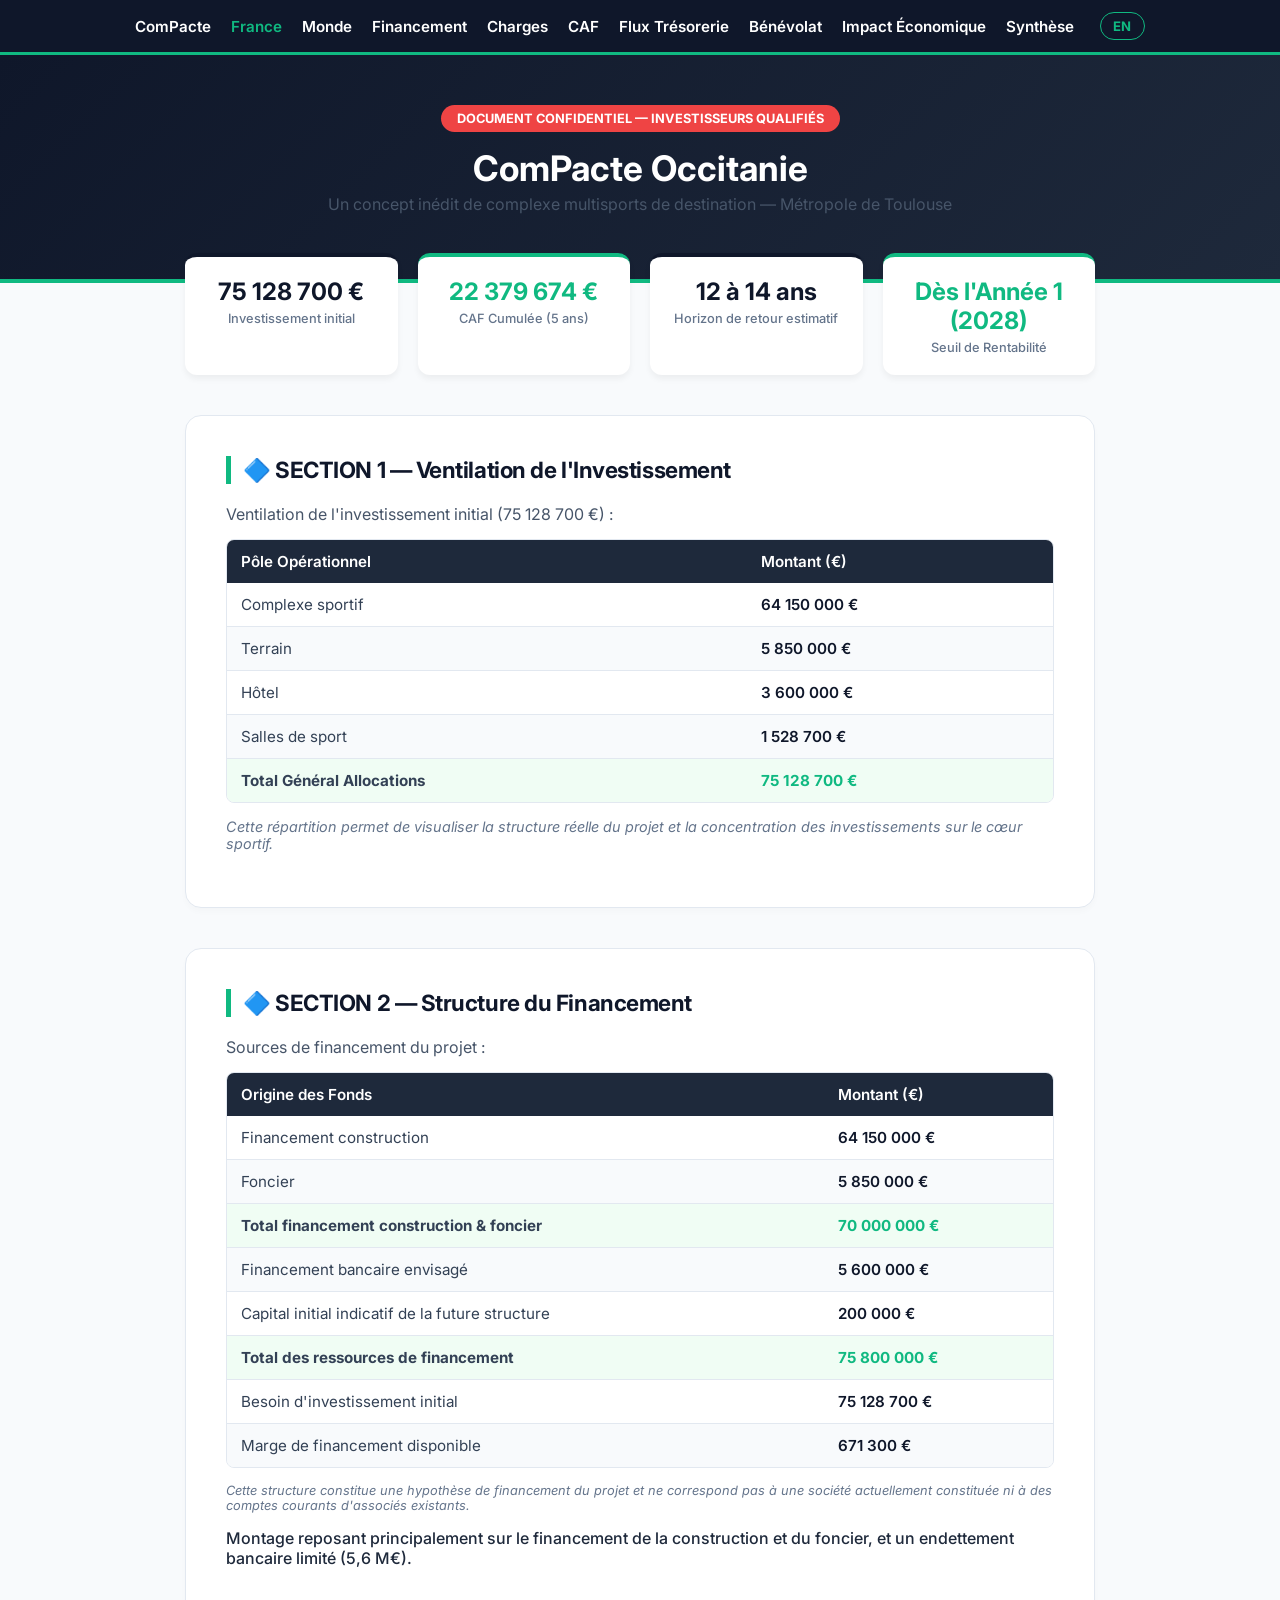
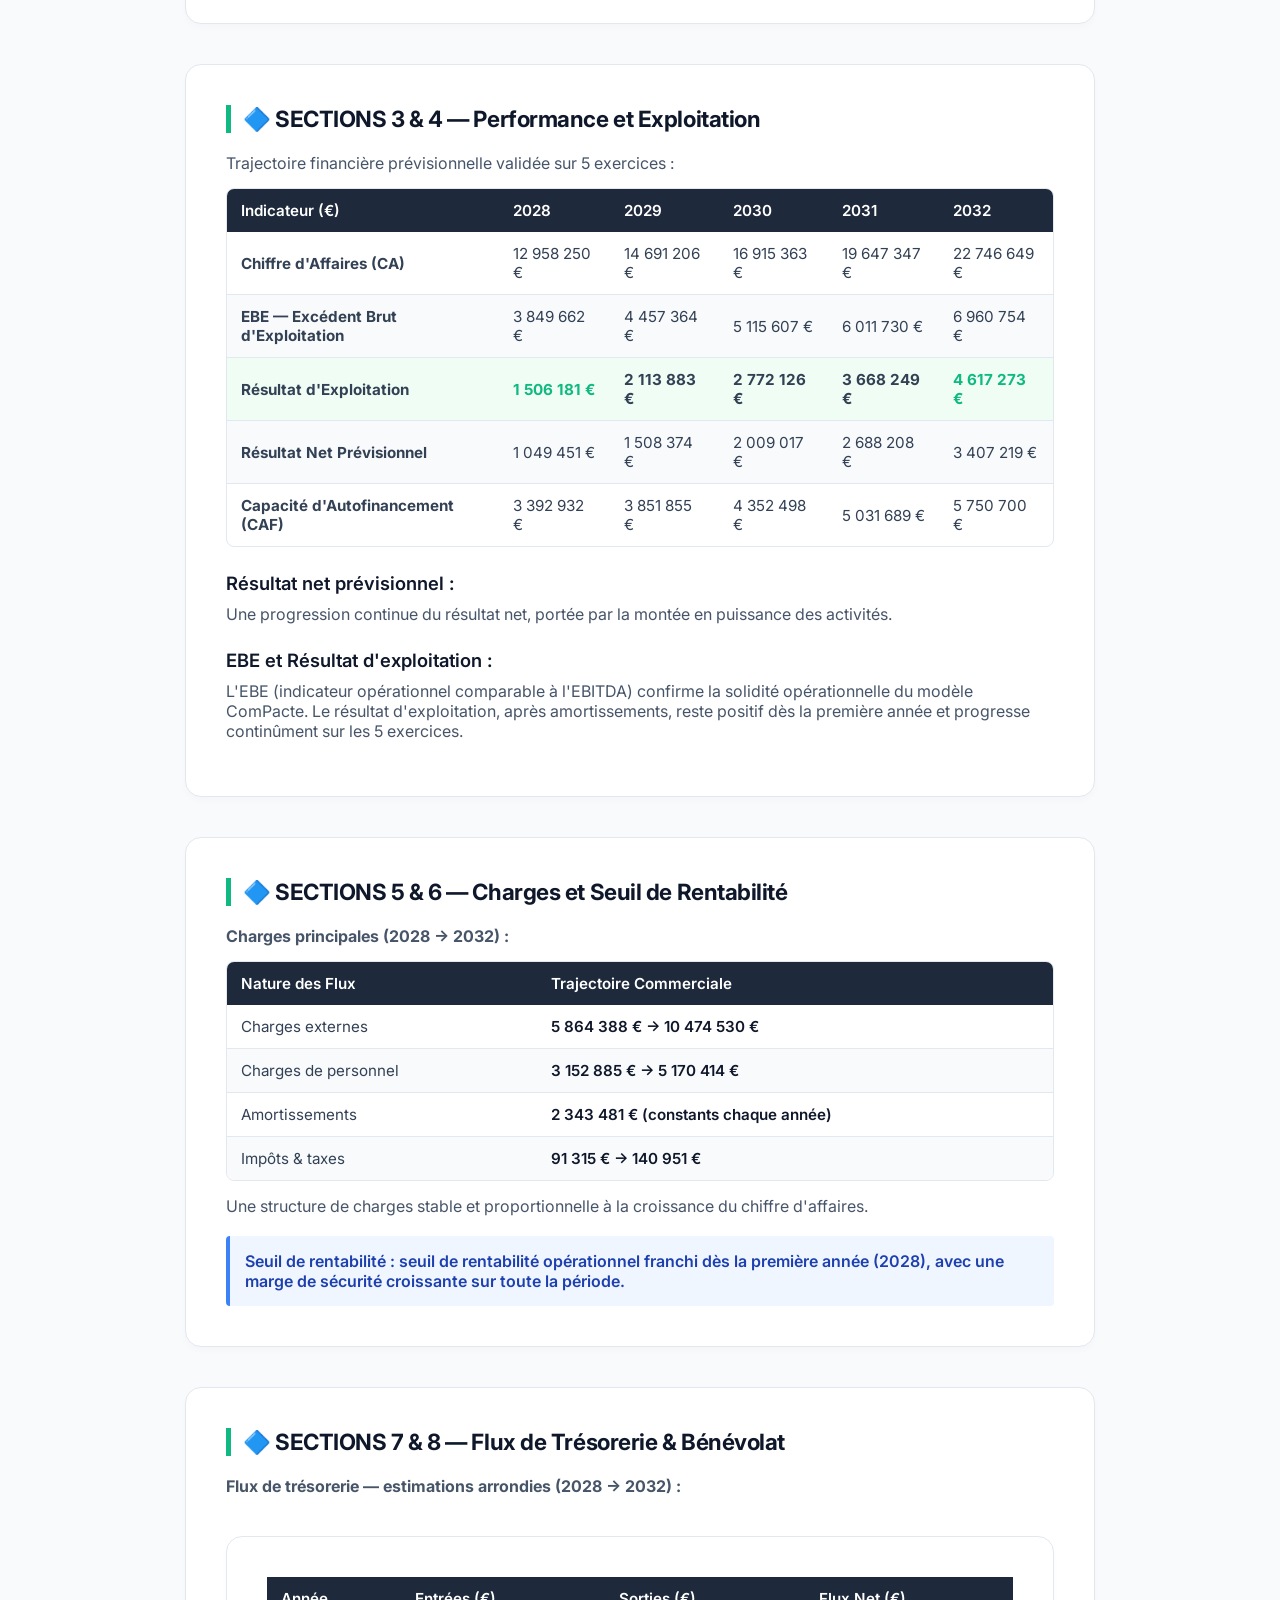
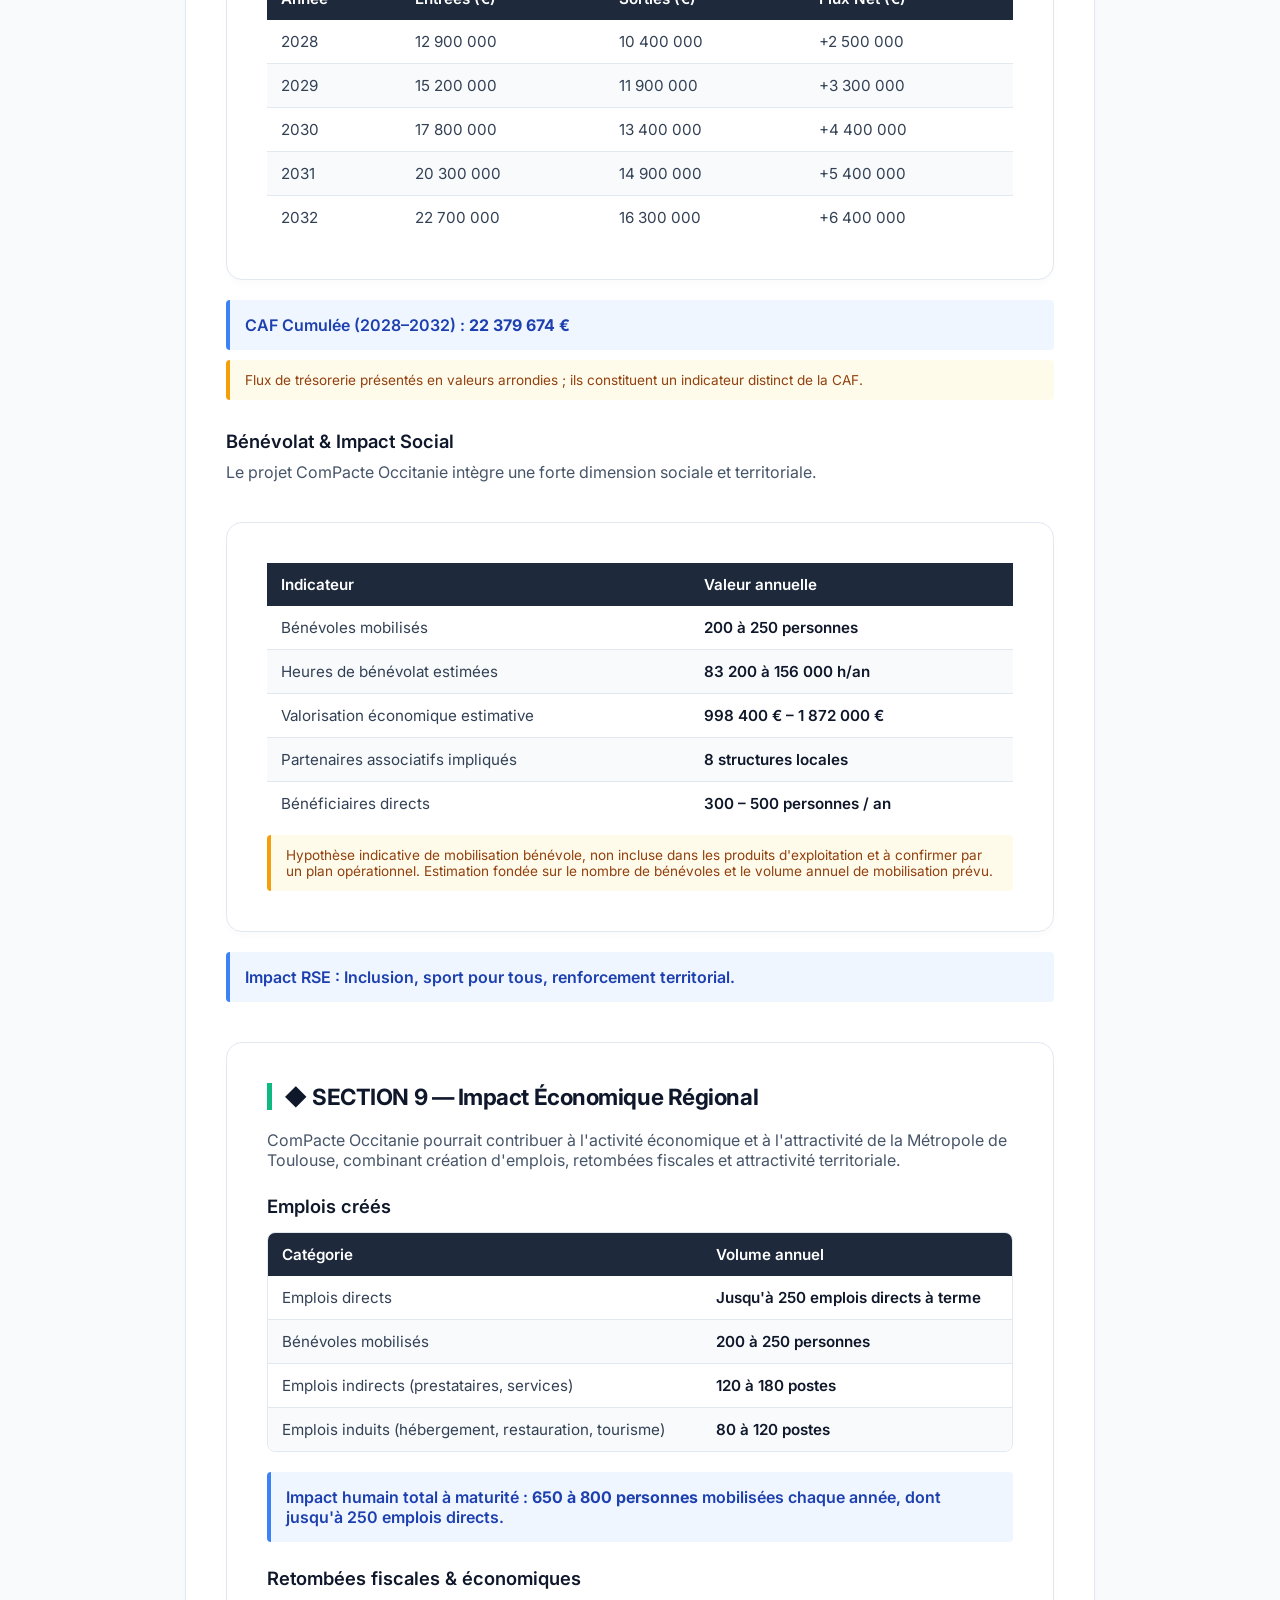
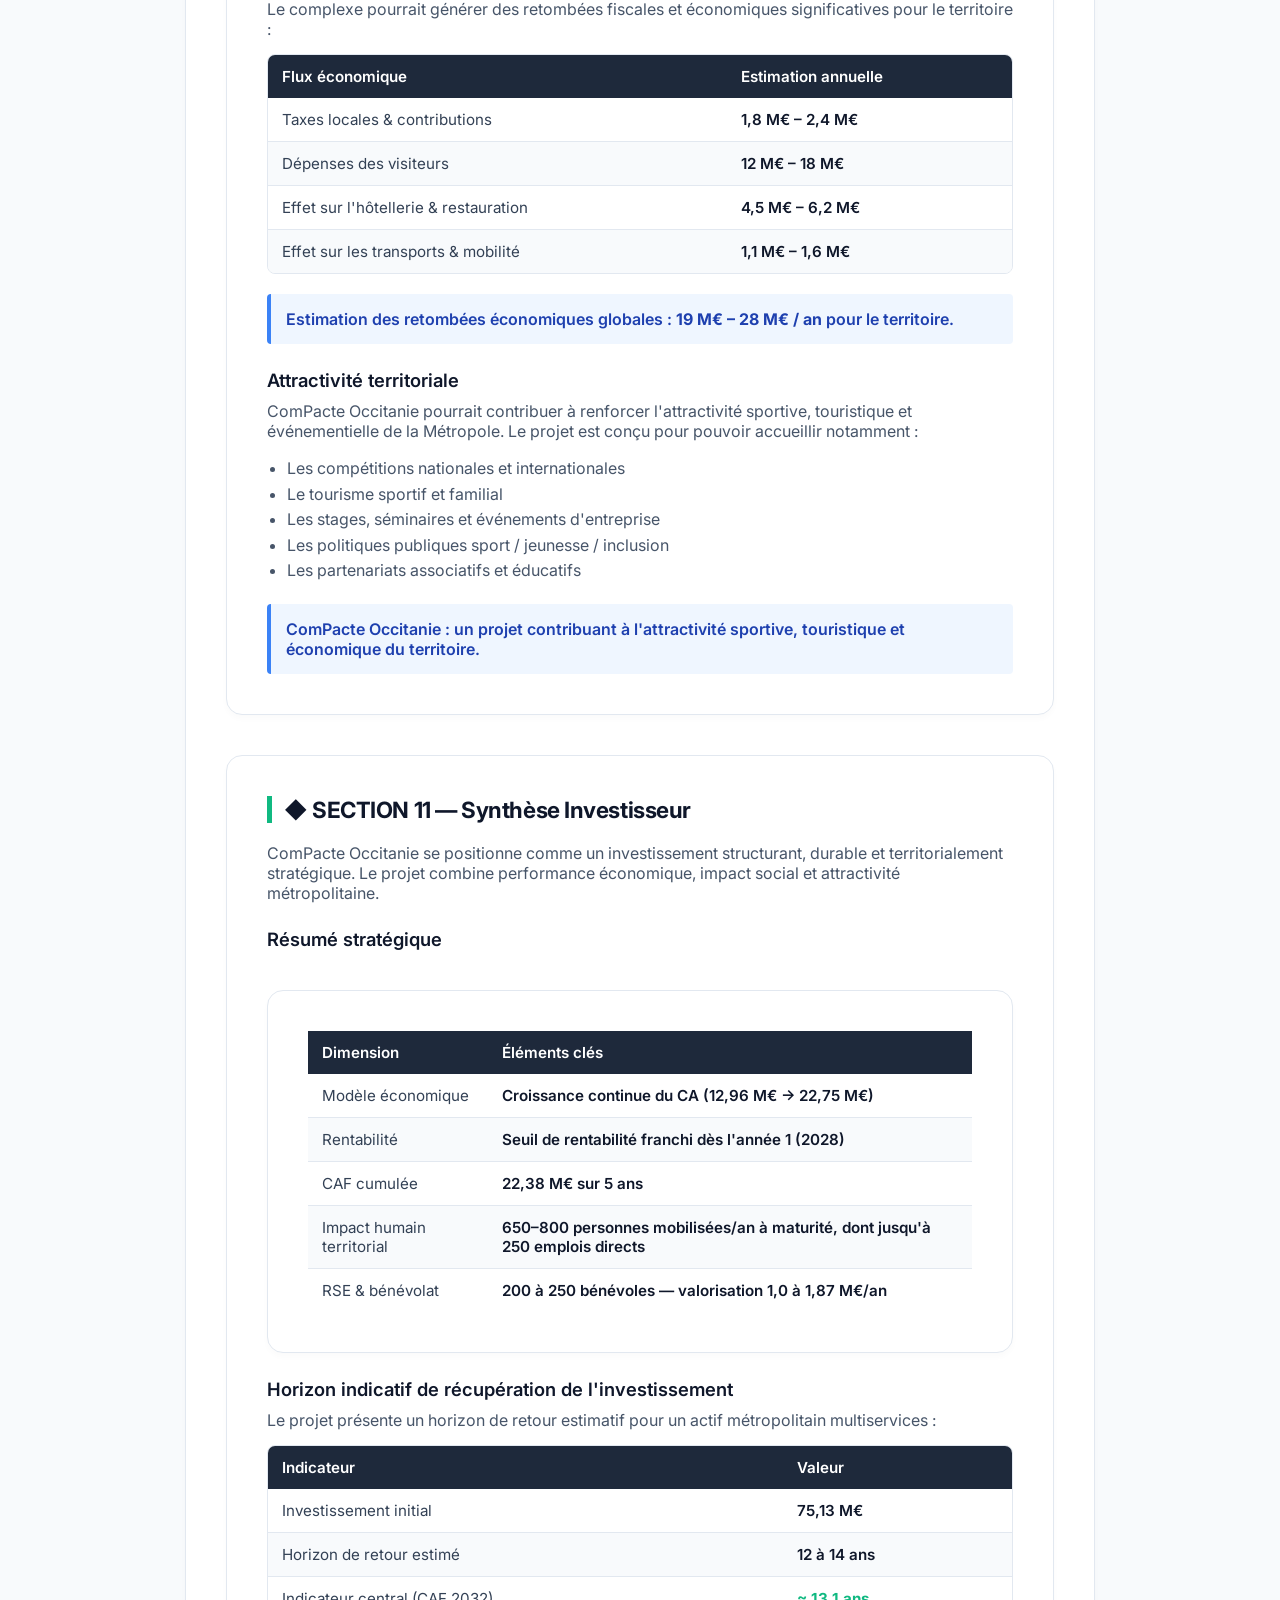
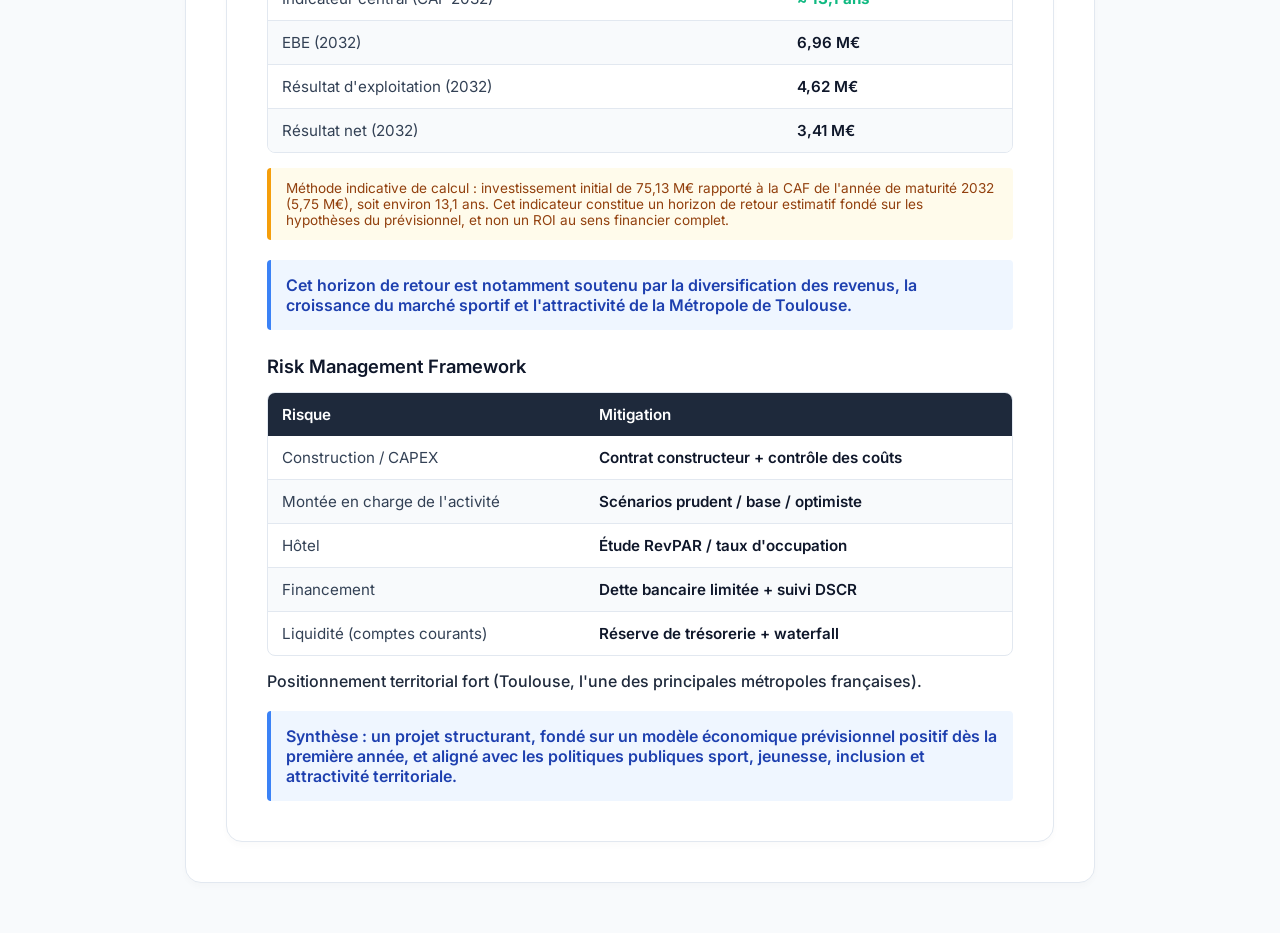
==== commit b2dfd6b5: "Add files via upload" ====
--- a/index.html
+++ b/index.html
@@ -42,40 +42,60 @@
         .box-h { background-color: #eff6ff; border-left: 4px solid #3b82f6; padding: 15px; border-radius: 4px; font-weight: 600; color: #1e40af; }
         .note-w { background-color: #fffbeb; border-left: 4px solid #f59e0b; padding: 12px 15px; border-radius: 4px; font-size: .85rem; color: #92400e; margin-top: 10px; }
 
-        .nav-sticky {
-            position: sticky;
-            top: 0;
-            z-index: 9999;
-            background: #0f172a;
-            padding: 12px 20px;
-            display: flex;
-            gap: 20px;
-            align-items: center;
-            border-bottom: 3px solid #10b981;
-            justify-content: center;
-            flex-wrap: wrap;
-        }
-        html { scroll-behavior: smooth; }
-        .slide { scroll-margin-top: 120px; }
-        .nav-sticky a { color: #ffffff; font-weight: 600; text-decoration: none; font-size: 0.95rem; }
-        .nav-sticky a:hover { color: #10b981; }
-        #lang-toggle {
-            background: transparent;
-            border: 1.5px solid #10b981;
-            color: #10b981;
-            font-weight: 700;
-            font-size: 0.82rem;
-            padding: 5px 12px;
-            border-radius: 20px;
-            cursor: pointer;
-            letter-spacing: .03em;
-            margin-left: 6px;
-        }
-        #lang-toggle:hover { background: #10b981; color: #0f172a; }
-        .panel-view { display: none; }
-        .panel-view.active { display: block; }
-        .nav-sticky a.active { color: #10b981; }
-    </style>
+.nav-sticky {
+    position: sticky;
+    top: 0;
+    z-index: 9999;
+    background: #0f172a;
+    padding: 12px 20px;
+    display: flex;
+    gap: 20px;
+    align-items: center;
+    border-bottom: 3px solid #10b981;
+    justify-content: center;
+    flex-wrap: wrap;
+}
+html {
+  scroll-behavior: smooth;
+}
+
+.slide {
+  scroll-margin-top: 120px;
+}
+
+.nav-sticky a {
+    color: #ffffff;
+    font-weight: 600;
+    text-decoration: none;
+    font-size: 0.95rem;
+}
+
+.nav-sticky a:hover {
+    color: #10b981;
+}
+
+#lang-toggle {
+    background: transparent;
+    border: 1.5px solid #10b981;
+    color: #10b981;
+    font-weight: 700;
+    font-size: 0.82rem;
+    padding: 5px 12px;
+    border-radius: 20px;
+    cursor: pointer;
+    letter-spacing: .03em;
+    margin-left: 6px;
+}
+#lang-toggle:hover {
+    background: #10b981;
+    color: #0f172a;
+}
+.panel-view { display: none; }
+.panel-view.active { display: block; }
+.nav-sticky a.active { color: #10b981; }
+
+</style>
+
 </head>
 <body>
 <nav class="nav-sticky">
@@ -136,22 +156,23 @@
                 <table>
                     <thead><tr><th data-i18n="t-s2-th1">Origine des Fonds</th><th data-i18n="t-s2-th2">Montant (€)</th></tr></thead>
                     <tbody>
-                        <tr><td data-i18n="t-s2-r1">Compte courant d'associés — constructeur</td><td class="tb" data-i18n="t-s2-r1v">64 150 000 €</td></tr>
-                        <tr><td data-i18n="t-s2-r2">Compte courant d'associés — terrain</td><td class="tb" data-i18n="t-s2-r2v">5 850 000 €</td></tr>
-                        <tr class="hr"><td data-i18n="t-s2-r3">Total comptes courants associés</td><td class="tg" data-i18n="t-s2-r3v">70 000 000 €</td></tr>
-                        <tr><td data-i18n="t-s2-r4">Financement bancaire</td><td class="tb" data-i18n="t-s2-r4v">5 600 000 €</td></tr>
-                        <tr><td data-i18n="t-s2-r5">Capital social</td><td class="tb" data-i18n="t-s2-r5v">200 000 €</td></tr>
+                        <tr><td data-i18n="t-s2-r1">Financement construction</td><td class="tb" data-i18n="t-s2-r1v">64 150 000 €</td></tr>
+                        <tr><td data-i18n="t-s2-r2">Foncier</td><td class="tb" data-i18n="t-s2-r2v">5 850 000 €</td></tr>
+                        <tr class="hr"><td data-i18n="t-s2-r3">Total financement construction &amp; foncier</td><td class="tg" data-i18n="t-s2-r3v">70 000 000 €</td></tr>
+                        <tr><td data-i18n="t-s2-r4">Financement bancaire envisagé</td><td class="tb" data-i18n="t-s2-r4v">5 600 000 €</td></tr>
+                        <tr><td data-i18n="t-s2-r5">Capital initial indicatif de la future structure</td><td class="tb" data-i18n="t-s2-r5v">200 000 €</td></tr>
                         <tr class="hr"><td data-i18n="t-s2-r6">Total des ressources de financement</td><td class="tg" data-i18n="t-s2-r6v">75 800 000 €</td></tr>
                         <tr><td data-i18n="t-s2-r7">Besoin d'investissement initial</td><td class="tb" data-i18n="t-s2-r7v">75 128 700 €</td></tr>
                         <tr><td data-i18n="t-s2-r8">Marge de financement disponible</td><td class="tb" data-i18n="t-s2-r8v">671 300 €</td></tr>
                     </tbody>
                 </table>
             </div>
-            <p style="font-weight: 500; color: #1e293b;" data-i18n="t-s2-foot">Montage reposant principalement sur des apports directs en compte courant et un endettement bancaire limité (5,6 M€).</p>
-        </div>
-
-        <!-- SLIDE 3 : PERFORMANCES COMPLÈTES -->
-        <div class="slide" id="performance">
+            <p style="font-size:.8rem; color:#64748b; font-style:italic; margin-top:8px;" data-i18n="t-s2-note1">Cette structure constitue une hypothèse de financement du projet et ne correspond pas à une société actuellement constituée ni à des comptes courants d'associés existants.</p>
+            <p style="font-weight: 500; color: #1e293b;" data-i18n="t-s2-foot">Montage reposant principalement sur le financement de la construction et du foncier, et un endettement bancaire limité (5,6 M€).</p>
+        </div>
+
+        <!-- SLIDE 3 : PERFORMANCES COMPLÈTES (RN / EBE / EBITDA / CA / CAF) -->
+        <div class="slide">
             <h2 data-i18n="t-s3-h2">🔷 SECTIONS 3 & 4 — Performance et Exploitation</h2>
             <p data-i18n="t-s3-p">Trajectoire financière prévisionnelle validée sur 5 exercices :</p>
             <div class="tc">
@@ -159,7 +180,11 @@
                     <thead>
                         <tr>
                             <th data-i18n="t-s3-th1">Indicateur (€)</th>
-                            <th>2028</th><th>2029</th><th>2030</th><th>2031</th><th>2032</th>
+                            <th>2028</th>
+                            <th>2029</th>
+                            <th>2030</th>
+                            <th>2031</th>
+                            <th>2032</th>
                         </tr>
                     </thead>
                     <tbody>
@@ -178,7 +203,7 @@
         </div>
 
         <!-- SLIDE 4 : CHARGES & RENTABILITÉ -->
-        <div class="slide" id="charges">
+        <div class="slide" id="caf">
             <h2 data-i18n="t-s4-h2">🔷 SECTIONS 5 & 6 — Charges et Seuil de Rentabilité</h2>
             <p><strong data-i18n="t-s4-p">Charges principales (2028 → 2032) :</strong></p>
             <div class="tc">
@@ -199,189 +224,187 @@
             </div>
         </div>
 
-        <!-- SLIDE 5 : CAF & FLUX & BÉNÉVOLAT -->
-        <div class="slide" id="caf">
+        <!-- SLIDE 5 : CAF & BÉNÉVOLAT -->
+        <div class="slide" id="charges">
             <h2 data-i18n="t-s5-h2">🔷 SECTIONS 7 & 8 — Flux de Trésorerie & Bénévolat</h2>
-            <p><strong data-i18n="t-s5-p">Flux de trésorerie — estimations arrondies (2028 → 2032) :</strong></p>
-
-            <div id="flux" style="scroll-margin-top: 140px;">
-                <div class="tc">
-                    <table>
-                        <thead>
-                            <tr><th data-i18n="t-s5-th1">Année</th><th data-i18n="t-s5-th2">Entrées (€)</th><th data-i18n="t-s5-th3">Sorties (€)</th><th data-i18n="t-s5-th4">Flux Net (€)</th></tr>
-                        </thead>
-                        <tbody>
-                            <tr><td>2028</td><td data-i18n="t-s5-r1a">12 900 000</td><td data-i18n="t-s5-r1b">10 400 000</td><td class="tg" data-i18n="t-s5-r1c">+2 500 000</td></tr>
-                            <tr><td>2029</td><td data-i18n="t-s5-r2a">15 200 000</td><td data-i18n="t-s5-r2b">11 900 000</td><td class="tg" data-i18n="t-s5-r2c">+3 300 000</td></tr>
-                            <tr><td>2030</td><td data-i18n="t-s5-r3a">17 800 000</td><td data-i18n="t-s5-r3b">13 400 000</td><td class="tg" data-i18n="t-s5-r3c">+4 400 000</td></tr>
-                            <tr><td>2031</td><td data-i18n="t-s5-r4a">20 300 000</td><td data-i18n="t-s5-r4b">14 900 000</td><td class="tg" data-i18n="t-s5-r4c">+5 400 000</td></tr>
-                            <tr><td>2032</td><td data-i18n="t-s5-r5a">22 700 000</td><td data-i18n="t-s5-r5b">16 300 000</td><td class="tg" data-i18n="t-s5-r5c">+6 400 000</td></tr>
-                        </tbody>
-                    </table>
-                </div>
-            </div>
-
-            <div class="box-h" style="margin-top:20px;" data-i18n="t-s5-box1">
-                CAF Cumulée (2028–2032) : <strong>22 379 674 €</strong>
-            </div>
-            <div class="note-w" data-i18n="t-s5-note">Flux de trésorerie présentés en valeurs arrondies ; ils constituent un indicateur distinct de la CAF.</div>
-            
-            <div id="benevolat" style="scroll-margin-top: 140px; margin-top:30px;">
-                <h3 data-i18n="t-s5-h3">Bénévolat &amp; Impact Social</h3>
-                <p data-i18n="t-s5-p2">Le projet ComPacte Occitanie intègre une forte dimension sociale et territoriale.</p>
-
-                <div class="tc">
-                    <table>
-                        <thead>
-                            <tr><th data-i18n="t-s5b-th1">Indicateur</th><th data-i18n="t-s5b-th2">Valeur annuelle</th></tr>
-                        </thead>
-                        <tbody>
-                            <tr><td data-i18n="t-s5b-r0">Bénévoles mobilisés</td><td class="tb" data-i18n="t-s5b-r0v">200 à 250 personnes</td></tr>
-                            <tr><td data-i18n="t-s5b-r1">Heures de bénévolat estimées</td><td class="tb" data-i18n="t-s5b-r1v">83 200 à 156 000 h/an</td></tr>
-                            <tr><td data-i18n="t-s5b-r2">Valorisation économique estimative</td><td class="tb" data-i18n="t-s5b-r2v">998 400 € – 1 872 000 €</td></tr>
-                            <tr><td data-i18n="t-s5b-r3">Partenaires associatifs impliqués</td><td class="tb" data-i18n="t-s5b-r3v">8 structures locales</td></tr>
-                            <tr><td data-i18n="t-s5b-r4">Bénéficiaires directs</td><td class="tb" data-i18n="t-s5b-r4v">300 – 500 personnes / an</td></tr>
-                        </tbody>
-                    </table>
-                </div>
-                <div class="note-w" data-i18n="t-s5b-note">Indicateur d'impact social et économique, non inclus dans le chiffre d'affaires. Estimation fondée sur le nombre de bénévoles et le volume annuel de mobilisation prévu.</div>
-            </div>
-
-            <div class="box-h" style="margin-top:20px;" data-i18n="t-s5b-box">
-                Impact RSE : Inclusion, sport pour tous, renforcement territorial.
-            </div>
-        </div>
-
-        <!-- SLIDE 6 : IMPACT ÉCONOMIQUE -->
-        <div class="slide" id="impact">
-            <h2 data-i18n="t-s9-h2">◆ SECTION 9 — Impact Économique Régional</h2>
-            <p data-i18n="t-s9-p">ComPacte Occitanie pourrait contribuer à l'activité économique et à l'attractivité de la Métropole de Toulouse, combinant création d'emplois, retombées fiscales et attractivité territoriale.</p>
-
-            <h3 data-i18n="t-s9-h3a">Emplois créés</h3>
-            <div class="tc">
-                <table>
-                    <thead>
-                        <tr><th data-i18n="t-s9-th1">Catégorie</th><th data-i18n="t-s9-th2">Volume annuel</th></tr>
-                    </thead>
-                    <tbody>
-                        <tr><td data-i18n="t-s9-r1">Emplois directs</td><td class="tb" data-i18n="t-s9-r1v">Jusqu'à 250 emplois directs à terme</td></tr>
-                        <tr><td data-i18n="t-s9-r2">Bénévoles mobilisés</td><td class="tb" data-i18n="t-s9-r2v">200 à 250 personnes</td></tr>
-                        <tr><td data-i18n="t-s9-r3">Emplois indirects (prestataires, services)</td><td class="tb" data-i18n="t-s9-r3v">120 à 180 postes</td></tr>
-                        <tr><td data-i18n="t-s9-r4">Emplois induits (hébergement, restauration, tourisme)</td><td class="tb" data-i18n="t-s9-r4v">80 à 120 postes</td></tr>
-                    </tbody>
-                </table>
-            </div>
-
-            <div class="box-h" style="margin-top:20px;" data-i18n="t-s9-box1">
-                Impact humain total à maturité : <strong>650 à 800 personnes</strong> mobilisées chaque année, dont jusqu'à 250 emplois directs.
-            </div>
-
-            <h3 data-i18n="t-s9-h3b">Retombées fiscales &amp; économiques</h3>
-            <p data-i18n="t-s9-pb">Le complexe pourrait générer des retombées fiscales et économiques significatives pour le territoire :</p>
-
-            <div class="tc">
-                <table>
-                    <thead>
-                        <tr><th data-i18n="t-s9-th3">Flux économique</th><th data-i18n="t-s9-th4">Estimation annuelle</th></tr>
-                    </thead>
-                    <tbody>
-                        <tr><td data-i18n="t-s9-r5">Taxes locales &amp; contributions</td><td class="tb" data-i18n="t-s9-r5v">1,8 M€ – 2,4 M€</td></tr>
-                        <tr><td data-i18n="t-s9-r6">Dépenses des visiteurs</td><td class="tb" data-i18n="t-s9-r6v">12 M€ – 18 M€</td></tr>
-                        <tr><td data-i18n="t-s9-r7">Effet sur l'hôtellerie &amp; restauration</td><td class="tb" data-i18n="t-s9-r7v">4,5 M€ – 6,2 M€</td></tr>
-                        <tr><td data-i18n="t-s9-r8">Effet sur les transports &amp; mobilité</td><td class="tb" data-i18n="t-s9-r8v">1,1 M€ – 1,6 M€</td></tr>
-                    </tbody>
-                </table>
-            </div>
-
-            <div class="box-h" style="margin-top:20px;" data-i18n="t-s9-box2">
-                Estimation des retombées économiques globales : <strong>19 M€ – 28 M€ / an</strong> pour le territoire.
-            </div>
-
-            <h3 data-i18n="t-s9-h3c">Attractivité territoriale</h3>
-            <p data-i18n="t-s9-pc">ComPacte Occitanie pourrait contribuer à renforcer l'attractivité sportive, touristique et événementielle de la Métropole. Le projet est conçu pour pouvoir accueillir notamment :</p>
-
-            <ul style="margin-left:20px; color:#475569; line-height:1.6;">
-                <li data-i18n="t-s9-li1">Les compétitions nationales et internationales</li>
-                <li data-i18n="t-s9-li2">Le tourisme sportif et familial</li>
-                <li data-i18n="t-s9-li3">Les stages, séminaires et événements d'entreprise</li>
-                <li data-i18n="t-s9-li4">Les politiques publiques sport / jeunesse / inclusion</li>
-                <li data-i18n="t-s9-li5">Les partenariats associatifs et éducatifs</li>
-            </ul>
-
-            <div class="box-h" style="margin-top:20px;" data-i18n="t-s9-box3">
-                ComPacte Occitanie : un projet contribuant à l'attractivité sportive, touristique et économique du territoire.
-            </div>
-        </div>
-
-        <!-- SLIDE 7 : SYNTHÈSE INVESTISSEUR -->
-        <div class="slide" id="synthese">
-            <h2 data-i18n="t-s11-h2">◆ SECTION 11 — Synthèse Investisseur</h2>
-            <p data-i18n="t-s11-p">ComPacte Occitanie se positionne comme un investissement structurant, durable et territorialement stratégique. Le projet combine performance économique, impact social et attractivité métropolitaine.</p>
-
-            <h3 data-i18n="t-s11-h3a">Résumé stratégique</h3>
-            <div class="tc">
-                <table>
-                    <thead>
-                        <tr><th data-i18n="t-s11-th1">Dimension</th><th data-i18n="t-s11-th2">Éléments clés</th></tr>
-                    </thead>
-                    <tbody>
-                        <tr><td data-i18n="t-s11-r1">Modèle économique</td><td class="tb" data-i18n="t-s11-r1v">Croissance continue du CA (12,96 M€ → 22,75 M€)</td></tr>
-                        <tr><td data-i18n="t-s11-r2">Rentabilité</td><td class="tb" data-i18n="t-s11-r2v">Seuil de rentabilité franchi dès l'année 1 (2028)</td></tr>
-                        <tr><td data-i18n="t-s11-r3">CAF cumulée</td><td class="tb" data-i18n="t-s11-r3v">22,38 M€ sur 5 ans</td></tr>
-                        <tr><td data-i18n="t-s11-r4">Impact humain territorial</td><td class="tb" data-i18n="t-s11-r4v">650–800 personnes mobilisées/an à maturité, dont jusqu'à 250 emplois directs</td></tr>
-                        <tr><td data-i18n="t-s11-r5">RSE &amp; bénévolat</td><td class="tb" data-i18n="t-s11-r5v">200 à 250 bénévoles — valorisation 1,0 à 1,87 M€/an</td></tr>
-                    </tbody>
-                </table>
-            </div>
-
-            <h3 data-i18n="t-s11-h3b">Horizon de retour sur investissement</h3>
-            <p data-i18n="t-s11-pb">Le projet présente un horizon de retour estimatif pour un actif métropolitain multiservices :</p>
-
-            <div class="tc">
-                <table>
-                    <thead>
-                        <tr><th data-i18n="t-s11-th3">Indicateur</th><th data-i18n="t-s11-th4">Valeur</th></tr>
-                    </thead>
-                    <tbody>
-                        <tr><td data-i18n="t-s11-r6">Investissement initial</td><td class="tb" data-i18n="t-s11-r6v">75,13 M€</td></tr>
-                        <tr><td data-i18n="t-s11-r7">Horizon de retour estimé</td><td class="tb" data-i18n="t-s11-r7v">12 à 14 ans</td></tr>
-                        <tr><td data-i18n="t-s11-r7c">Indicateur central (CAF 2032)</td><td class="tg" data-i18n="t-s11-r7cv">≈ 13,1 ans</td></tr>
-                        <tr><td data-i18n="t-s11-r8">EBE (2032)</td><td class="tb" data-i18n="t-s11-r8v">6,96 M€</td></tr>
-                        <tr><td data-i18n="t-s11-r8b">Résultat d'exploitation (2032)</td><td class="tb" data-i18n="t-s11-r8bv">4,62 M€</td></tr>
-                        <tr><td data-i18n="t-s11-r9">Résultat net (2032)</td><td class="tb" data-i18n="t-s11-r9v">3,41 M€</td></tr>
-                    </tbody>
-                </table>
-            </div>
-
-            <div class="note-w" data-i18n="t-s11-roinote">Méthode indicative de calcul : investissement initial de 75,13 M€ rapporté à la CAF de l'année de maturité 2032 (5,75 M€), soit environ 13,1 ans. Cet indicateur constitue un horizon de retour estimatif fondé sur les hypothèses du prévisionnel, et non un ROI au sens financier complet.</div>
-
-            <div class="box-h" style="margin-top:20px;" data-i18n="t-s11-box1">
-                Cet horizon de retour est notamment soutenu par la diversification des revenus, la croissance du marché sportif et l'attractivité de la Métropole de Toulouse.
-            </div>
-
-            <h3 data-i18n="t-s11-h3c">Risk Management Framework</h3>
-            <div class="tc">
-                <table>
-                    <thead>
-                        <tr><th data-i18n="t-s11-rth1">Risque</th><th data-i18n="t-s11-rth2">Mitigation</th></tr>
-                    </thead>
-                    <tbody>
-                        <tr><td data-i18n="t-s11-rr1">Construction / CAPEX</td><td class="tb" data-i18n="t-s11-rr1v">Contrat constructeur + contrôle des coûts</td></tr>
-                        <tr><td data-i18n="t-s11-rr2">Montée en charge de l'activité</td><td class="tb" data-i18n="t-s11-rr2v">Scénarios prudent / base / optimiste</td></tr>
-                        <tr><td data-i18n="t-s11-rr3">Hôtel</td><td class="tb" data-i18n="t-s11-rr3v">Étude RevPAR / taux d'occupation</td></tr>
-                        <tr><td data-i18n="t-s11-rr4">Financement</td><td class="tb" data-i18n="t-s11-rr4v">Dette bancaire limitée + suivi DSCR</td></tr>
-                        <tr><td data-i18n="t-s11-rr5">Liquidité (comptes courants)</td><td class="tb" data-i18n="t-s11-rr5v">Réserve de trésorerie + waterfall</td></tr>
-                    </tbody>
-                </table>
-            </div>
-            <p style="margin-top:15px; font-weight:500; color:#1e293b;" data-i18n="t-s11-territ">Positionnement territorial fort (Toulouse, 4ᵉ commune de France par sa population).</p>
-
-            <div class="box-h" style="margin-top:20px;" data-i18n="t-s11-box2">
-                Synthèse : un projet structurant, fondé sur un modèle économique prévisionnel positif dès la première année, et aligné avec les politiques publiques sport, jeunesse, inclusion et attractivité territoriale.
-            </div>
-        </div>
-
-    </div>
+<p><strong data-i18n="t-s5-p">Flux de trésorerie — estimations arrondies (2028 → 2032) :</strong></p>
+
+<div class="slide" id="flux">
+    <table>
+        <thead>
+            <tr><th data-i18n="t-s5-th1">Année</th><th data-i18n="t-s5-th2">Entrées (€)</th><th data-i18n="t-s5-th3">Sorties (€)</th><th data-i18n="t-s5-th4">Flux Net (€)</th></tr>
+        </thead>
+        <tbody>
+            <tr><td>2028</td><td data-i18n="t-s5-r1a">12 900 000</td><td data-i18n="t-s5-r1b">10 400 000</td><td class="c-g" data-i18n="t-s5-r1c">+2 500 000</td></tr>
+            <tr><td>2029</td><td data-i18n="t-s5-r2a">15 200 000</td><td data-i18n="t-s5-r2b">11 900 000</td><td class="c-g" data-i18n="t-s5-r2c">+3 300 000</td></tr>
+            <tr><td>2030</td><td data-i18n="t-s5-r3a">17 800 000</td><td data-i18n="t-s5-r3b">13 400 000</td><td class="c-g" data-i18n="t-s5-r3c">+4 400 000</td></tr>
+            <tr><td>2031</td><td data-i18n="t-s5-r4a">20 300 000</td><td data-i18n="t-s5-r4b">14 900 000</td><td class="c-g" data-i18n="t-s5-r4c">+5 400 000</td></tr>
+            <tr><td>2032</td><td data-i18n="t-s5-r5a">22 700 000</td><td data-i18n="t-s5-r5b">16 300 000</td><td class="c-g" data-i18n="t-s5-r5c">+6 400 000</td></tr>
+        </tbody>
+    </table>
+</div>
+
+<div class="box-h" style="margin-top:20px;" data-i18n="t-s5-box1">
+    CAF Cumulée (2028–2032) : <strong>22 379 674 €</strong>
+</div>
+<div class="note-w" data-i18n="t-s5-note">Flux de trésorerie présentés en valeurs arrondies ; ils constituent un indicateur distinct de la CAF.</div>
+<h3 style="margin-top:30px;" data-i18n="t-s5-h3">Bénévolat &amp; Impact Social</h3>
+<p data-i18n="t-s5-p2">Le projet ComPacte Occitanie intègre une forte dimension sociale et territoriale.</p>
+
+<div class="slide" id="benevolat">
+    <table>
+        <thead>
+            <tr><th data-i18n="t-s5b-th1">Indicateur</th><th data-i18n="t-s5b-th2">Valeur annuelle</th></tr>
+        </thead>
+        <tbody>
+            <tr><td data-i18n="t-s5b-r0">Bénévoles mobilisés</td><td class="tb" data-i18n="t-s5b-r0v">200 à 250 personnes</td></tr>
+            <tr><td data-i18n="t-s5b-r1">Heures de bénévolat estimées</td><td class="tb" data-i18n="t-s5b-r1v">83 200 à 156 000 h/an</td></tr>
+            <tr><td data-i18n="t-s5b-r2">Valorisation économique estimative</td><td class="tb" data-i18n="t-s5b-r2v">998 400 € – 1 872 000 €</td></tr>
+            <tr><td data-i18n="t-s5b-r3">Partenaires associatifs impliqués</td><td class="tb" data-i18n="t-s5b-r3v">8 structures locales</td></tr>
+            <tr><td data-i18n="t-s5b-r4">Bénéficiaires directs</td><td class="tb" data-i18n="t-s5b-r4v">300 – 500 personnes / an</td></tr>
+        </tbody>
+    </table>
+    <div class="note-w" data-i18n="t-s5b-note">Hypothèse indicative de mobilisation bénévole, non incluse dans les produits d'exploitation et à confirmer par un plan opérationnel. Estimation fondée sur le nombre de bénévoles et le volume annuel de mobilisation prévu.</div>
+</div>
+
+<div class="box-h" style="margin-top:20px;" data-i18n="t-s5b-box">
+    Impact RSE : Inclusion, sport pour tous, renforcement territorial.
+</div>
+<div class="slide" id="benevolat2">
+    <h2 data-i18n="t-s9-h2">◆ SECTION 9 — Impact Économique Régional</h2>
+    <p data-i18n="t-s9-p">ComPacte Occitanie pourrait contribuer à l'activité économique et à l'attractivité de la Métropole de Toulouse,
+    combinant création d'emplois, retombées fiscales et attractivité territoriale.</p>
+
+    <h3 data-i18n="t-s9-h3a">Emplois créés</h3>
+    <div class="tc">
+        <table>
+            <thead>
+                <tr><th data-i18n="t-s9-th1">Catégorie</th><th data-i18n="t-s9-th2">Volume annuel</th></tr>
+            </thead>
+            <tbody>
+                <tr><td data-i18n="t-s9-r1">Emplois directs</td><td class="tb" data-i18n="t-s9-r1v">Jusqu'à 250 emplois directs à terme</td></tr>
+                <tr><td data-i18n="t-s9-r2">Bénévoles mobilisés</td><td class="tb" data-i18n="t-s9-r2v">200 à 250 personnes</td></tr>
+                <tr><td data-i18n="t-s9-r3">Emplois indirects (prestataires, services)</td><td class="tb" data-i18n="t-s9-r3v">120 à 180 postes</td></tr>
+                <tr><td data-i18n="t-s9-r4">Emplois induits (hébergement, restauration, tourisme)</td><td class="tb" data-i18n="t-s9-r4v">80 à 120 postes</td></tr>
+            </tbody>
+        </table>
+    </div>
+
+    <div class="box-h" style="margin-top:20px;" data-i18n="t-s9-box1">
+        Impact humain total à maturité : <strong>650 à 800 personnes</strong> mobilisées chaque année, dont jusqu'à 250 emplois directs.
+    </div>
+
+    <h3 data-i18n="t-s9-h3b">Retombées fiscales &amp; économiques</h3>
+    <p data-i18n="t-s9-pb">Le complexe pourrait générer des retombées fiscales et économiques significatives pour le territoire :</p>
+
+    <div class="tc">
+        <table>
+            <thead>
+                <tr><th data-i18n="t-s9-th3">Flux économique</th><th data-i18n="t-s9-th4">Estimation annuelle</th></tr>
+            </thead>
+            <tbody>
+                <tr><td data-i18n="t-s9-r5">Taxes locales &amp; contributions</td><td class="tb" data-i18n="t-s9-r5v">1,8 M€ – 2,4 M€</td></tr>
+                <tr><td data-i18n="t-s9-r6">Dépenses des visiteurs</td><td class="tb" data-i18n="t-s9-r6v">12 M€ – 18 M€</td></tr>
+                <tr><td data-i18n="t-s9-r7">Effet sur l'hôtellerie &amp; restauration</td><td class="tb" data-i18n="t-s9-r7v">4,5 M€ – 6,2 M€</td></tr>
+                <tr><td data-i18n="t-s9-r8">Effet sur les transports &amp; mobilité</td><td class="tb" data-i18n="t-s9-r8v">1,1 M€ – 1,6 M€</td></tr>
+            </tbody>
+        </table>
+    </div>
+
+    <div class="box-h" style="margin-top:20px;" data-i18n="t-s9-box2">
+        Estimation des retombées économiques globales : <strong>19 M€ – 28 M€ / an</strong> pour le territoire.
+    </div>
+
+    <h3 data-i18n="t-s9-h3c">Attractivité territoriale</h3>
+    <p data-i18n="t-s9-pc">
+        ComPacte Occitanie pourrait contribuer à renforcer l'attractivité sportive, touristique et événementielle
+        de la Métropole. Le projet est conçu pour pouvoir accueillir notamment :
+    </p>
+
+    <ul style="margin-left:20px; color:#475569; line-height:1.6;">
+        <li data-i18n="t-s9-li1">Les compétitions nationales et internationales</li>
+        <li data-i18n="t-s9-li2">Le tourisme sportif et familial</li>
+        <li data-i18n="t-s9-li3">Les stages, séminaires et événements d'entreprise</li>
+        <li data-i18n="t-s9-li4">Les politiques publiques sport / jeunesse / inclusion</li>
+        <li data-i18n="t-s9-li5">Les partenariats associatifs et éducatifs</li>
+    </ul>
+
+    <div class="box-h" style="margin-top:20px;" data-i18n="t-s9-box3">
+        ComPacte Occitanie : un projet contribuant à l'attractivité sportive, touristique et économique du territoire.
+    </div>
+</div>
+<div class="slide" id="impact">
+    <h2 data-i18n="t-s11-h2">◆ SECTION 11 — Synthèse Investisseur</h2>
+    <p data-i18n="t-s11-p">ComPacte Occitanie se positionne comme un investissement structurant, durable et
+    territorialement stratégique. Le projet combine performance économique, impact social
+    et attractivité métropolitaine.</p>
+
+    <h3 data-i18n="t-s11-h3a">Résumé stratégique</h3>
+    <div class="slide" id="synthese">
+        <table>
+            <thead>
+                <tr><th data-i18n="t-s11-th1">Dimension</th><th data-i18n="t-s11-th2">Éléments clés</th></tr>
+            </thead>
+            <tbody>
+                <tr><td data-i18n="t-s11-r1">Modèle économique</td><td class="tb" data-i18n="t-s11-r1v">Croissance continue du CA (12,96 M€ → 22,75 M€)</td></tr>
+                <tr><td data-i18n="t-s11-r2">Rentabilité</td><td class="tb" data-i18n="t-s11-r2v">Seuil de rentabilité franchi dès l'année 1 (2028)</td></tr>
+                <tr><td data-i18n="t-s11-r3">CAF cumulée</td><td class="tb" data-i18n="t-s11-r3v">22,38 M€ sur 5 ans</td></tr>
+                <tr><td data-i18n="t-s11-r4">Impact humain territorial</td><td class="tb" data-i18n="t-s11-r4v">650–800 personnes mobilisées/an à maturité, dont jusqu'à 250 emplois directs</td></tr>
+                <tr><td data-i18n="t-s11-r5">RSE &amp; bénévolat</td><td class="tb" data-i18n="t-s11-r5v">200 à 250 bénévoles — valorisation 1,0 à 1,87 M€/an</td></tr>
+            </tbody>
+        </table>
+    </div>
+
+    <h3 data-i18n="t-s11-h3b">Horizon indicatif de récupération de l'investissement</h3>
+    <p data-i18n="t-s11-pb">Le projet présente un horizon de retour estimatif pour un actif métropolitain multiservices :</p>
+
+    <div class="tc">
+        <table>
+            <thead>
+                <tr><th data-i18n="t-s11-th3">Indicateur</th><th data-i18n="t-s11-th4">Valeur</th></tr>
+            </thead>
+            <tbody>
+                <tr><td data-i18n="t-s11-r6">Investissement initial</td><td class="tb" data-i18n="t-s11-r6v">75,13 M€</td></tr>
+                <tr><td data-i18n="t-s11-r7">Horizon de retour estimé</td><td class="tb" data-i18n="t-s11-r7v">12 à 14 ans</td></tr>
+                <tr><td data-i18n="t-s11-r7c">Indicateur central (CAF 2032)</td><td class="tg" data-i18n="t-s11-r7cv">≈ 13,1 ans</td></tr>
+                <tr><td data-i18n="t-s11-r8">EBE (2032)</td><td class="tb" data-i18n="t-s11-r8v">6,96 M€</td></tr>
+                <tr><td data-i18n="t-s11-r8b">Résultat d'exploitation (2032)</td><td class="tb" data-i18n="t-s11-r8bv">4,62 M€</td></tr>
+                <tr><td data-i18n="t-s11-r9">Résultat net (2032)</td><td class="tb" data-i18n="t-s11-r9v">3,41 M€</td></tr>
+            </tbody>
+        </table>
+    </div>
+
+    <div class="note-w" data-i18n="t-s11-roinote">Méthode indicative de calcul : investissement initial de 75,13 M€ rapporté à la CAF de l'année de maturité 2032 (5,75 M€), soit environ 13,1 ans. Cet indicateur constitue un horizon de retour estimatif fondé sur les hypothèses du prévisionnel, et non un ROI au sens financier complet.</div>
+
+    <div class="box-h" style="margin-top:20px;" data-i18n="t-s11-box1">
+        Cet horizon de retour est notamment soutenu par la diversification des revenus, la croissance du marché
+        sportif et l'attractivité de la Métropole de Toulouse.
+    </div>
+
+    <h3 data-i18n="t-s11-h3c">Risk Management Framework</h3>
+    <div class="tc">
+        <table>
+            <thead>
+                <tr><th data-i18n="t-s11-rth1">Risque</th><th data-i18n="t-s11-rth2">Mitigation</th></tr>
+            </thead>
+            <tbody>
+                <tr><td data-i18n="t-s11-rr1">Construction / CAPEX</td><td class="tb" data-i18n="t-s11-rr1v">Contrat constructeur + contrôle des coûts</td></tr>
+                <tr><td data-i18n="t-s11-rr2">Montée en charge de l'activité</td><td class="tb" data-i18n="t-s11-rr2v">Scénarios prudent / base / optimiste</td></tr>
+                <tr><td data-i18n="t-s11-rr3">Hôtel</td><td class="tb" data-i18n="t-s11-rr3v">Étude RevPAR / taux d'occupation</td></tr>
+                <tr><td data-i18n="t-s11-rr4">Financement</td><td class="tb" data-i18n="t-s11-rr4v">Dette bancaire limitée + suivi DSCR</td></tr>
+                <tr><td data-i18n="t-s11-rr5">Liquidité (comptes courants)</td><td class="tb" data-i18n="t-s11-rr5v">Réserve de trésorerie + waterfall</td></tr>
+            </tbody>
+        </table>
+    </div>
+    <p style="margin-top:15px; font-weight:500; color:#1e293b;" data-i18n="t-s11-territ">Positionnement territorial fort (Toulouse, l'une des principales métropoles françaises).</p>
+
+    <div class="box-h" style="margin-top:20px;" data-i18n="t-s11-box2">
+        Synthèse : un projet structurant, fondé sur un modèle économique prévisionnel positif dès la première année,
+        et aligné avec les politiques publiques sport, jeunesse, inclusion et attractivité territoriale.
+    </div>
+</div>
+    </div>
+</div>
 </div>
 
 <div class="panel-view" id="view-monde">
@@ -392,6 +415,8 @@
     </header>
 
     <div class="container">
+        <div class="note-w" style="margin-top:20px;">Cette ambition mondiale ne fait pas partie automatiquement du périmètre d'une acquisition du projet Toulouse.</div>
+
 
         <div class="slide">
             <h2>Le concept Compacte — un écosystème, pas un simple complexe sportif</h2>
@@ -412,8 +437,8 @@
 
         <div class="slide">
             <h2 data-i18n="mo-ip-h2">Le concept ComPacte et sa propriété intellectuelle</h2>
-            <p data-i18n="mo-ip-p1"><strong>Philippe Bru — Fondateur et porteur</strong> du concept Compacte : savoir-faire, architecture du modèle, expérience client, modèle économique à 7 revenus, technologies, identité de marque et normes.</p>
-            <div class="box-h" data-i18n="mo-ip-box">Disque dur = le concept Compacte. Logiciels = chaque projet Compacte. Le concept global (méthodes, marque, savoir-faire) reste la propriété du créateur ; chaque implantation territoriale pourrait faire l'objet d'une déclinaison locale et d'un accord de licence distinct.</div>
+            <p data-i18n="mo-ip-p1"><strong>Philippe Bru — Fondateur et propriétaire actuel</strong> du concept Compacte : savoir-faire, architecture du modèle, expérience client, modèle économique à 7 revenus, technologies, identité de marque et normes.</p>
+            <div class="box-h" data-i18n="mo-ip-box">Disque dur = le concept Compacte. Logiciels = chaque projet Compacte. Le concept global ComPacte, son architecture, son savoir-faire, sa marque et ses droits de développement restent actuellement la propriété de Philippe Bru ; chaque implantation territoriale pourrait faire l'objet d'une déclinaison locale et d'un accord de licence distinct.</div>
             <p style="margin-top:15px; font-size:.9rem; color:#475569;" data-i18n="mo-ip-p2">À ce jour, ComPacte (le concept, la propriété intellectuelle, la marque, le savoir-faire et le cadre de développement) est la propriété exclusive de Philippe Bru. Aucune société ni aucun tiers n'en est actuellement propriétaire. Toute structure juridique future — société, licence, véhicule d'investissement ou société d'exploitation — sera créée pour porter, développer ou commercialiser les actifs de ComPacte, sans modifier la propriété actuelle de Philippe Bru sauf accord exprès contraire.</p>
         </div>
 
@@ -422,7 +447,7 @@
             <div class="tc">
                 <table>
                     <tr><th>Niveau</th><th>Statut</th></tr>
-                    <tr class="hr"><td>Compacte — concept global</td><td class="tg">Propriété du créateur</td></tr>
+                    <tr class="hr"><td>Compacte — concept global</td><td class="tg">Propriété actuelle : Philippe Bru</td></tr>
                     <tr><td>Toulouse / Occitanie</td><td class="tg">Projet de référence — premier maillon documenté du réseau</td></tr>
                     <tr><td>Paris</td><td>Territoire potentiel — non engagé</td></tr>
                     <tr><td>Maroc</td><td>Territoire potentiel — non engagé</td></tr>
@@ -441,15 +466,16 @@
                     <tr><th>Élément</th><th>Toulouse</th><th>Concept ComPacte</th></tr>
                     <tr><td>Terrain</td><td class="tg">Acquisition possible</td><td>❌</td></tr>
                     <tr><td>Bâtiments / infrastructures</td><td class="tg">Acquisition possible</td><td>❌</td></tr>
-                    <tr><td>Société portant le projet</td><td>À négocier</td><td>❌</td></tr>
-                    <tr><td>Exploitation de Toulouse</td><td>À définir</td><td>❌</td></tr>
-                    <tr><td>Marque ComPacte</td><td>Licence / droits définis</td><td class="tb">Philippe Bru</td></tr>
+                    <tr><td>Future société portant le projet (à constituer)</td><td>À négocier</td><td>❌</td></tr>
+                    <tr><td>Exploitation future de Toulouse</td><td>À définir</td><td>❌</td></tr>
+                    <tr><td>Marque ComPacte</td><td>Propriété actuelle de Philippe Bru ; licence ou transfert éventuel à négocier</td><td class="tb">Philippe Bru</td></tr>
                     <tr><td>Concept</td><td>❌</td><td class="tb">Philippe Bru</td></tr>
                     <tr><td>Savoir-faire</td><td>❌</td><td class="tb">Philippe Bru</td></tr>
                     <tr><td>Modèle ComPacte</td><td>❌</td><td class="tb">Philippe Bru</td></tr>
                     <tr><td>Paris / Maroc / Nigeria / Arabie Saoudite</td><td>❌ automatiquement</td><td class="tb">Droits séparés</td></tr>
                 </table>
             </div>
+            <div class="box-h" style="margin-top:15px;">L'acquisition du projet Toulouse ne confère aucun droit de propriété sur le concept global ComPacte, sauf accord écrit spécifique.</div>
         </div>
 
         <div class="slide">
@@ -488,10 +514,10 @@
                     <tr><td>Loisirs (bowling, cinéma, médiathèque)</td><td class="tb">1,2 M€</td></tr>
                     <tr><td>Partenariats &amp; entreprises</td><td class="tb">1,0 M€</td></tr>
                     <tr><td>Ferme, boutique &amp; drive</td><td class="tb">0,3 M€</td></tr>
-                    <tr class="hr"><td>CA cible — projet Toulouse</td><td class="tg">≈ 20 M€</td></tr>
+                    <tr class="hr"><td>CA cible à régime stabilisé — projet Toulouse</td><td class="tg">≈ 20 M€</td></tr>
                 </table>
             </div>
-            <div class="note-w">Ce chiffre est propre au projet Toulouse. Le modèle Compacte est duplicable et adaptable, mais aucun montant de CA n'est garanti pour un futur territoire — chaque implantation aura sa propre étude de marché.</div>
+            <div class="note-w">Ce chiffre cible est propre au projet Toulouse. Le prévisionnel financier détaillé, quant à lui, progresse de 12,96 M€ en 2028 à 22,75 M€ en 2032 (voir section 4). Le modèle Compacte est duplicable et adaptable, mais aucun montant de CA n'est garanti pour un futur territoire — chaque implantation aura sa propre étude de marché.</div>
         </div>
 
         <div class="slide">
@@ -532,7 +558,7 @@
         <div class="slide">
             <h2>Projet Toulouse en chiffres</h2>
             <ul class="bl">
-                <li>14 hectares</li>
+                <li>14 hectares au total (dont 9 ha dédiés au complexe Compacte + parking et espaces annexes)</li>
                 <li>25 disciplines sportives</li>
                 <li>7 pôles d'activité et de revenus — Sport, Hôtel &amp; bien-être, Restauration, Événements &amp; culture, Loisirs, Pôle entreprises, Ferme pédagogique</li>
                 <li>≈ 20 M€ CA annuel cible</li>
@@ -545,13 +571,13 @@
 
         <div class="slide">
             <h2>Le créateur &amp; la propriété intellectuelle</h2>
-            <p><strong>Philippe Bru</strong> — Fondateur et porteur du concept Compacte, 41 ans d'expérience professionnelle, dont 32 ans à l'international, en entrepreneuriat, gestion et développement de projets.</p>
+            <p><strong>Philippe Bru</strong> — Fondateur et propriétaire actuel du concept Compacte, 41 ans d'expérience professionnelle, dont 32 ans à l'international, en entrepreneuriat, gestion et développement de projets.</p>
             <ul class="bl">
                 <li>Concept &amp; savoir-faire</li>
                 <li>Marque &amp; identité visuelle</li>
                 <li>Méthodes, design &amp; standards</li>
                 <li>Modèle économique</li>
-                <li>Droits d'exploitation &amp; licences</li>
+                <li>Droits d'exploitation du concept et capacité à concéder des licences</li>
             </ul>
         </div>
 
@@ -567,131 +593,132 @@
             <div class="box-h">Devenir propriétaire d'un projet Compacte (comme Toulouse) ne signifie pas devenir propriétaire du concept global — les deux périmètres sont distincts et clairement définis.</div>
         </div>
 
-        <div class="slide" id="opportunite" style="border-top: 4px solid var(--s);">
-            <div class="badge" style="margin-bottom:15px;">ComPacte Toulouse — L'opportunité d'acquisition</div>
-            <h2 style="border:none; padding-left:0;">Le projet de référence ComPacte</h2>
-            <p>Un actif multisports, loisirs, hôtellerie, restauration, événementiel et impact territorial conçu pour fonctionner 7 jours sur 7.</p>
-            <p style="font-weight:600; color:var(--p);">14 hectares · 25 disciplines · 7 pôles d'activité et de revenus · 120 chambres · 3 restaurants</p>
-        </div>
-
-        <div class="slide">
-            <h2>1. Ce que vous acquérez / financez</h2>
-            <div class="tc">
-                <table>
-                    <tr><th>Poste</th><th>Montant</th></tr>
-                    <tr><td>🏞️ Le foncier</td><td class="tg">5,85 M€</td></tr>
-                    <tr><td>🏗️ Le complexe</td><td class="tg">64,15 M€</td></tr>
-                    <tr><td>🏨 L'hôtel</td><td class="tg">3,60 M€</td></tr>
-                    <tr><td>🏋️ Les salles de sport</td><td class="tg">1,53 M€</td></tr>
-                    <tr class="hr"><td>Total investissement initial</td><td class="tg">75,1287 M€</td></tr>
-                </table>
-            </div>
-            <p style="font-size:.85rem; color:#64748b; font-style:italic;">Montants actuellement affichés sur le site et dans la présentation investisseurs.</p>
-        </div>
-
-        <div class="slide">
-            <h2>2. Ce que vous exploitez</h2>
-            <p>Une fois réalisé, ComPacte Toulouse regroupe :</p>
-            <ul class="bl">
-                <li>Sport — 25 disciplines</li>
-                <li>Hôtellerie — 120 chambres</li>
-                <li>Restauration — 3 restaurants</li>
-                <li>Événements — esplanade, concerts, festivals</li>
-                <li>Loisirs — bowling, cinéma, médiathèque</li>
-                <li>Entreprises — séminaires, réunions, coworking</li>
-                <li>Ferme — 2 hectares, circuits courts</li>
-                <li>Santé — Maison Sport Santé</li>
-            </ul>
-        </div>
-
-        <div class="slide">
-            <h2>3. Le modèle économique — ≈ 20 M€ de CA annuel cible</h2>
-            <div class="tc">
-                <table>
-                    <tr><th>Activité</th><th>CA cible</th></tr>
-                    <tr><td>Sports &amp; abonnements</td><td class="tb">8,0 M€</td></tr>
-                    <tr><td>Hôtel</td><td class="tb">4,5 M€</td></tr>
-                    <tr><td>Restauration</td><td class="tb">3,0 M€</td></tr>
-                    <tr><td>Événements &amp; concerts</td><td class="tb">2,0 M€</td></tr>
-                    <tr><td>Bowling / cinéma / médiathèque</td><td class="tb">1,2 M€</td></tr>
-                    <tr><td>Partenariats &amp; entreprises</td><td class="tb">1,0 M€</td></tr>
-                    <tr><td>Ferme / boutique / drive</td><td class="tb">0,3 M€</td></tr>
-                    <tr class="hr"><td>Total</td><td class="tg">≈ 20 M€</td></tr>
-                </table>
-            </div>
-            <div class="note-w">Aucune source ne représente plus de 40% du CA — un argument de diversification du modèle.</div>
-        </div>
-
-        <div class="slide">
-            <h2>4. La performance prévisionnelle</h2>
-            <div class="tc">
-                <table>
-                    <tr><th>Indicateur</th><th>2028</th><th>2032</th></tr>
-                    <tr><td>CA</td><td>12,96 M€</td><td class="tg">22,75 M€</td></tr>
-                    <tr><td>EBE</td><td>3,85 M€</td><td class="tg">6,96 M€</td></tr>
-                    <tr><td>Résultat d'exploitation</td><td>1,51 M€</td><td class="tg">4,62 M€</td></tr>
-                    <tr><td>Résultat net</td><td>1,05 M€</td><td class="tg">3,41 M€</td></tr>
-                </table>
-            </div>
-            <div class="box-h">CAF cumulée : 22,38 M€ sur 5 ans.</div>
-        </div>
-
-        <div class="slide">
-            <h2>5. Point d'attention — deux chiffres, deux périmètres</h2>
-            <div class="tc">
-                <table>
-                    <tr><th>Montant</th><th>Signification</th></tr>
-                    <tr><td class="tg">75,1287 M€</td><td>Investissement initial du projet Toulouse</td></tr>
-                    <tr><td class="tg">≈ 80 M€</td><td>Enveloppe globale de l'opération envisagée, incluant les éléments complémentaires prévus dans la négociation et la documentation contractuelle</td></tr>
-                </table>
-            </div>
-            <div class="note-w">Le montant de l'investissement Toulouse ne constitue pas, à lui seul, un prix d'acquisition du concept ComPacte.</div>
-        </div>
-
-        <div class="slide">
-            <h2>6. Votre rôle dans l'opération — Philippe Bru, porteur du projet</h2>
-            <ul class="bl">
-                <li>A — Philippe reste PDG : mandat et rémunération à définir séparément</li>
-                <li>B — Philippe accompagne la transition : mission et durée à définir</li>
-                <li>C — Philippe quitte la direction : les conditions de sortie sont définies séparément</li>
-            </ul>
-            <div class="box-h">Le choix du rôle futur de Philippe Bru est distinct de l'investissement et de l'acquisition du projet Toulouse.</div>
-        </div>
-
-        <div class="slide">
-            <h2>7. La question de la propriété</h2>
-            <div class="tc">
-                <table>
-                    <tr><th>Périmètre</th><th>Contenu</th><th>Statut</th></tr>
-                    <tr><td>Ce qui concerne Toulouse</td><td>Projet / actifs / exploitation / structure juridique</td><td class="tb">À négocier avec les investisseurs</td></tr>
-                    <tr><td>Ce qui est distinct</td><td>Concept ComPacte / propriété intellectuelle / développement futur</td><td class="tb">Droits à définir séparément</td></tr>
-                </table>
-            </div>
-            <div class="box-h">Disque dur = concept ComPacte. Logiciels = projets ComPacte.</div>
-        </div>
-
-        <div class="slide">
-            <h2>8. Vous choisissez le périmètre — quelle est votre ambition ?</h2>
-            <ul class="bl">
-                <li>① Toulouse — je souhaite investir / acquérir / développer ComPacte Toulouse</li>
-                <li>② Plusieurs projets — je souhaite développer plusieurs implantations ComPacte</li>
-                <li>③ Droits plus larges — je souhaite discuter de droits élargis sur le concept ComPacte</li>
-            </ul>
-            <div class="box-h">Chaque niveau fait l'objet d'une négociation spécifique.</div>
-        </div>
-
-        <div class="slide" style="text-align:center; border-top: 4px solid var(--s);">
-            <h2 style="border:none; padding-left:0; justify-content:center;">À vous de définir votre projet</h2>
-            <p>ComPacte Toulouse est prêt à entrer dans une phase de structuration avec un investisseur stratégique.</p>
-            <p style="font-weight:600; color:var(--p);">
-                Le foncier est identifié.<br>
-                Le modèle économique est documenté.<br>
-                Le programme est défini.<br>
-                Les prévisions financières sont établies.
-            </p>
-            <p>La prochaine étape consiste à définir ensemble le périmètre de l'opération, la structure de propriété, la gouvernance et les conditions d'investissement.</p>
-            <p style="font-size:1.15rem; font-weight:700; color:var(--s); margin-top:20px;">Le projet est structuré. Il reste à définir avec vous la forme de l'opération.</p>
-        </div>
+<div class="slide" id="opportunite" style="border-top: 4px solid var(--s);">
+    <div class="badge" style="margin-bottom:15px;">ComPacte Toulouse — L'opportunité d'acquisition</div>
+    <h2 style="border:none; padding-left:0;">Le projet de référence ComPacte</h2>
+    <p>Un actif multisports, loisirs, hôtellerie, restauration, événementiel et impact territorial conçu pour fonctionner 7 jours sur 7.</p>
+    <p style="font-weight:600; color:var(--p);">14 hectares · 25 disciplines · 7 pôles d'activité et de revenus · 120 chambres · 3 restaurants</p>
+    <p style="font-size:.85rem; color:#64748b; font-style:italic;">Dont 9 ha dédiés au complexe Compacte, le solde correspondant au parking et aux espaces annexes.</p>
+</div>
+
+<div class="slide">
+    <h2>1. Ce que vous acquérez / financez</h2>
+    <div class="tc">
+        <table>
+            <tr><th>Poste</th><th>Montant</th></tr>
+            <tr><td>🏞️ Le foncier</td><td class="tg">5,85 M€</td></tr>
+            <tr><td>🏗️ Le complexe</td><td class="tg">64,15 M€</td></tr>
+            <tr><td>🏨 L'hôtel</td><td class="tg">3,60 M€</td></tr>
+            <tr><td>🏋️ Les salles de sport</td><td class="tg">1,53 M€</td></tr>
+            <tr class="hr"><td>Total investissement initial</td><td class="tg">75,1287 M€</td></tr>
+        </table>
+    </div>
+    <p style="font-size:.85rem; color:#64748b; font-style:italic;">Montants actuellement affichés sur le site et dans la présentation investisseurs.</p>
+</div>
+
+<div class="slide">
+    <h2>2. Ce que vous exploitez</h2>
+    <p>Une fois réalisé, ComPacte Toulouse regroupe :</p>
+    <ul class="bl">
+        <li>Sport — 25 disciplines</li>
+        <li>Hôtellerie — 120 chambres</li>
+        <li>Restauration — 3 restaurants</li>
+        <li>Événements — esplanade, concerts, festivals</li>
+        <li>Loisirs — bowling, cinéma, médiathèque</li>
+        <li>Entreprises — séminaires, réunions, coworking</li>
+        <li>Ferme — 2 hectares, circuits courts</li>
+        <li>Santé — Maison Sport Santé</li>
+    </ul>
+</div>
+
+<div class="slide">
+    <h2>3. Le modèle économique — ≈ 20 M€ de CA annuel cible</h2>
+    <div class="tc">
+        <table>
+            <tr><th>Activité</th><th>CA cible</th></tr>
+            <tr><td>Sports & abonnements</td><td class="tb">8,0 M€</td></tr>
+            <tr><td>Hôtel</td><td class="tb">4,5 M€</td></tr>
+            <tr><td>Restauration</td><td class="tb">3,0 M€</td></tr>
+            <tr><td>Événements & concerts</td><td class="tb">2,0 M€</td></tr>
+            <tr><td>Bowling / cinéma / médiathèque</td><td class="tb">1,2 M€</td></tr>
+            <tr><td>Partenariats & entreprises</td><td class="tb">1,0 M€</td></tr>
+            <tr><td>Ferme / boutique / drive</td><td class="tb">0,3 M€</td></tr>
+            <tr class="hr"><td>Total</td><td class="tg">≈ 20 M€</td></tr>
+        </table>
+    </div>
+    <div class="note-w">La première source de revenus (sports & abonnements) représente environ 40% du CA cible, tandis que les six autres activités assurent une diversification significative des revenus.</div>
+</div>
+
+<div class="slide">
+    <h2>4. La performance prévisionnelle</h2>
+    <div class="tc">
+        <table>
+            <tr><th>Indicateur</th><th>2028</th><th>2032</th></tr>
+            <tr><td>CA</td><td>12,96 M€</td><td class="tg">22,75 M€</td></tr>
+            <tr><td>EBE</td><td>3,85 M€</td><td class="tg">6,96 M€</td></tr>
+            <tr><td>Résultat d'exploitation</td><td>1,51 M€</td><td class="tg">4,62 M€</td></tr>
+            <tr><td>Résultat net</td><td>1,05 M€</td><td class="tg">3,41 M€</td></tr>
+        </table>
+    </div>
+    <div class="box-h">CAF cumulée : 22,38 M€ sur 5 ans.</div>
+</div>
+
+<div class="slide">
+    <h2>5. Point d'attention — deux chiffres, deux périmètres</h2>
+    <div class="tc">
+        <table>
+            <tr><th>Montant</th><th>Signification</th></tr>
+            <tr><td class="tg">75,13 M€</td><td>Investissement de référence du projet Toulouse</td></tr>
+            <tr><td class="tg">≈ 80 M€</td><td>Enveloppe globale envisagée par l'acquéreur pour l'opération, selon le périmètre finalement contractualisé</td></tr>
+        </table>
+    </div>
+    <div class="note-w">Cette enveloppe ne constitue pas la valorisation du concept ComPacte et n'inclut pas automatiquement les droits mondiaux sur le concept. Le montant de l'investissement Toulouse ne constitue pas, à lui seul, un prix d'acquisition du concept ComPacte.</div>
+</div>
+
+<div class="slide">
+    <h2>6. Votre rôle dans l'opération — Philippe Bru, porteur du projet</h2>
+    <ul class="bl">
+        <li>A — Philippe reste PDG : mandat et rémunération à définir séparément</li>
+        <li>B — Philippe accompagne la transition : mission et durée à définir</li>
+        <li>C — Philippe quitte la direction : les conditions de sortie sont définies séparément</li>
+    </ul>
+    <div class="box-h">Le choix du rôle futur de Philippe Bru est distinct de l'investissement et de l'acquisition du projet Toulouse.</div>
+</div>
+
+<div class="slide">
+    <h2>7. La question de la propriété</h2>
+    <div class="tc">
+        <table>
+            <tr><th>Périmètre</th><th>Contenu</th><th>Statut</th></tr>
+            <tr><td>Ce qui concerne Toulouse</td><td>Projet / actifs / exploitation / structure juridique</td><td class="tb">À négocier avec les investisseurs</td></tr>
+            <tr><td>Ce qui est distinct</td><td>Concept ComPacte / propriété intellectuelle / développement futur</td><td class="tb">Propriété actuelle de Philippe Bru ; tout transfert ou licence de droits fera l'objet d'un accord distinct</td></tr>
+        </table>
+    </div>
+    <div class="box-h">Disque dur = concept ComPacte. Logiciels = projets ComPacte.</div>
+</div>
+
+<div class="slide">
+    <h2>8. Vous choisissez le périmètre — quelle est votre ambition ?</h2>
+    <ul class="bl">
+        <li>① Toulouse — je souhaite investir / acquérir / développer ComPacte Toulouse</li>
+        <li>② Plusieurs projets — je souhaite développer plusieurs implantations ComPacte</li>
+        <li>③ Droits plus larges — je souhaite discuter de droits élargis sur le concept ComPacte</li>
+    </ul>
+    <div class="box-h">Chaque niveau fait l'objet d'une négociation spécifique.</div>
+</div>
+
+<div class="slide" style="text-align:center; border-top: 4px solid var(--s);">
+    <h2 style="border:none; padding-left:0; justify-content:center;">À vous de définir votre projet</h2>
+    <p>ComPacte Toulouse est prêt à entrer dans une phase de structuration avec un investisseur stratégique.</p>
+    <p style="font-weight:600; color:var(--p);">
+        Le foncier est identifié.<br>
+        Le modèle économique est documenté.<br>
+        Le programme est défini.<br>
+        Les prévisions financières sont établies.
+    </p>
+    <p>La prochaine étape consiste à définir ensemble le périmètre de l'opération, la structure de propriété, la gouvernance et les conditions d'investissement.</p>
+    <p style="font-size:1.15rem; font-weight:700; color:var(--s); margin-top:20px;">Le projet est structuré. Il reste à définir avec vous la forme de l'opération.</p>
+</div>
 
     </div>
 </div>
@@ -704,11 +731,12 @@
   document.getElementById('btn-monde').classList.toggle('active', tab === 'monde');
   window.scrollTo(0, 0);
 }
-
+</script>
+<script>
 const EN = {
   "mo-ip-h2": "The ComPacte concept and its intellectual property",
-  "mo-ip-p1": "<strong>Philippe Bru — Founder and Lead</strong> of the ComPacte concept: know-how, model architecture, customer experience, 7-revenue-stream business model, technologies, brand identity and standards.",
-  "mo-ip-box": "Hard drive = the ComPacte concept. Software = each ComPacte project. The overall concept (methods, brand, know-how) remains the property of its creator; each territorial implementation could be the subject of a local adaptation and a separate licensing agreement.",
+  "mo-ip-p1": "<strong>Philippe Bru — Founder and current owner</strong> of the ComPacte concept: know-how, model architecture, customer experience, 7-revenue-stream business model, technologies, brand identity and standards.",
+  "mo-ip-box": "Hard drive = the ComPacte concept. Software = each ComPacte project. The overall ComPacte concept, its architecture, know-how, brand and development rights currently remain the property of Philippe Bru; each territorial implementation could be the subject of a local adaptation and a separate licensing agreement.",
   "mo-ip-p2": "ComPacte is currently the sole property of Philippe Bru, including the concept, intellectual property, brand, know-how and development framework. No company or third party currently owns ComPacte. Any future corporate structure, licensing arrangement, investment vehicle or operating company will be created to hold, develop or commercialize the assets of ComPacte, without altering Philippe Bru's current ownership unless expressly agreed otherwise.",
   "t-title": "ComPacte Occitanie — Investor Book",
   "t-nav-financement": "Funding",
@@ -744,15 +772,16 @@
   "t-s2-p": "Project sources of funds:",
   "t-s2-th1": "Source of Funds",
   "t-s2-th2": "Amount (€)",
-  "t-s2-r1": "Shareholder current account — developer", "t-s2-r1v": "€64,150,000",
-  "t-s2-r2": "Shareholder current account — land", "t-s2-r2v": "€5,850,000",
-  "t-s2-r3": "Total shareholder current accounts", "t-s2-r3v": "€70,000,000",
+  "t-s2-r1": "Construction financing", "t-s2-r1v": "€64,150,000",
+  "t-s2-r2": "Land", "t-s2-r2v": "€5,850,000",
+  "t-s2-r3": "Total construction & land financing", "t-s2-r3v": "€70,000,000",
   "t-s2-r4": "Bank financing", "t-s2-r4v": "€5,600,000",
-  "t-s2-r5": "Share capital", "t-s2-r5v": "€200,000",
+  "t-s2-r5": "Indicative initial capital of the future structure", "t-s2-r5v": "€200,000",
   "t-s2-r6": "Total financing resources", "t-s2-r6v": "€75,800,000",
   "t-s2-r7": "Initial investment requirement", "t-s2-r7v": "€75,128,700",
   "t-s2-r8": "Available financing margin", "t-s2-r8v": "€671,300",
-  "t-s2-foot": "A structure relying mainly on direct current-account contributions and limited bank debt (€5.6M).",
+  "t-s2-foot": "A structure relying mainly on construction and land financing, and limited bank debt (€5.6M).",
+  "t-s2-note1": "This structure constitutes a financing hypothesis for the project and does not correspond to a currently incorporated company or to existing shareholder current accounts.",
 
   "t-s3-h2": "🔷 SECTIONS 3 & 4 — Performance & Operations",
   "t-s3-p": "Projected financial trajectory validated over 5 fiscal years:",
@@ -801,7 +830,7 @@
   "t-s5b-r2": "Estimated economic value", "t-s5b-r2v": "€998,400 – €1,872,000",
   "t-s5b-r3": "Partner associations involved", "t-s5b-r3v": "8 local organizations",
   "t-s5b-r4": "Direct beneficiaries", "t-s5b-r4v": "300 – 500 people / year",
-  "t-s5b-note": "Social and economic impact indicator, not included in revenue. Estimate based on the number of volunteers and the projected annual mobilization volume.",
+  "t-s5b-note": "Indicative assumption of volunteer mobilization, not included in operating revenue and to be confirmed by an operational plan. Estimate based on the number of volunteers and the projected annual mobilization volume.",
   "t-s5b-box": "CSR Impact: Inclusion, sport for all, stronger community ties.",
 
   "t-s9-h2": "◆ SECTION 9 — Regional Economic Impact",
@@ -839,7 +868,7 @@
   "t-s11-r3": "Cumulative Self-Financing Capacity (CAF)", "t-s11-r3v": "€22.38M over 5 years",
   "t-s11-r4": "Territorial human impact", "t-s11-r4v": "650–800 people mobilized/year at maturity, including up to 250 direct jobs",
   "t-s11-r5": "CSR & volunteering", "t-s11-r5v": "200 to 250 volunteers — €1.0–1.87M/year in value",
-  "t-s11-h3b": "Investment payback horizon",
+  "t-s11-h3b": "Indicative investment payback horizon",
   "t-s11-pb": "The project presents an estimated payback horizon for a multi-service metropolitan asset:",
   "t-s11-th3": "Indicator", "t-s11-th4": "Value",
   "t-s11-r6": "Initial investment", "t-s11-r6v": "€75.13M",
@@ -857,7 +886,7 @@
   "t-s11-rr3": "Hotel", "t-s11-rr3v": "RevPAR / occupancy rate study",
   "t-s11-rr4": "Financing", "t-s11-rr4v": "Limited bank debt + DSCR monitoring",
   "t-s11-rr5": "Liquidity (current accounts)", "t-s11-rr5v": "Cash reserve + waterfall structure",
-  "t-s11-territ": "Strong territorial positioning (Toulouse, France's 4th most populous commune).",
+  "t-s11-territ": "Strong territorial positioning (Toulouse, one of France's leading metropolitan areas).",
   "t-s11-box2": "Summary: a structuring project, built on a projected economic model that is positive from Year 1, and aligned with public policies on sport, youth, inclusion and territorial appeal."
 };
 
@@ -878,7 +907,7 @@
     const key = el.getAttribute('data-i18n');
     if(currentLang === 'en' && EN[key] !== undefined){
       el.innerHTML = EN[key];
-    } else if (ORIG[key] !== undefined) {
+    } else {
       el.innerHTML = ORIG[key];
     }
   });
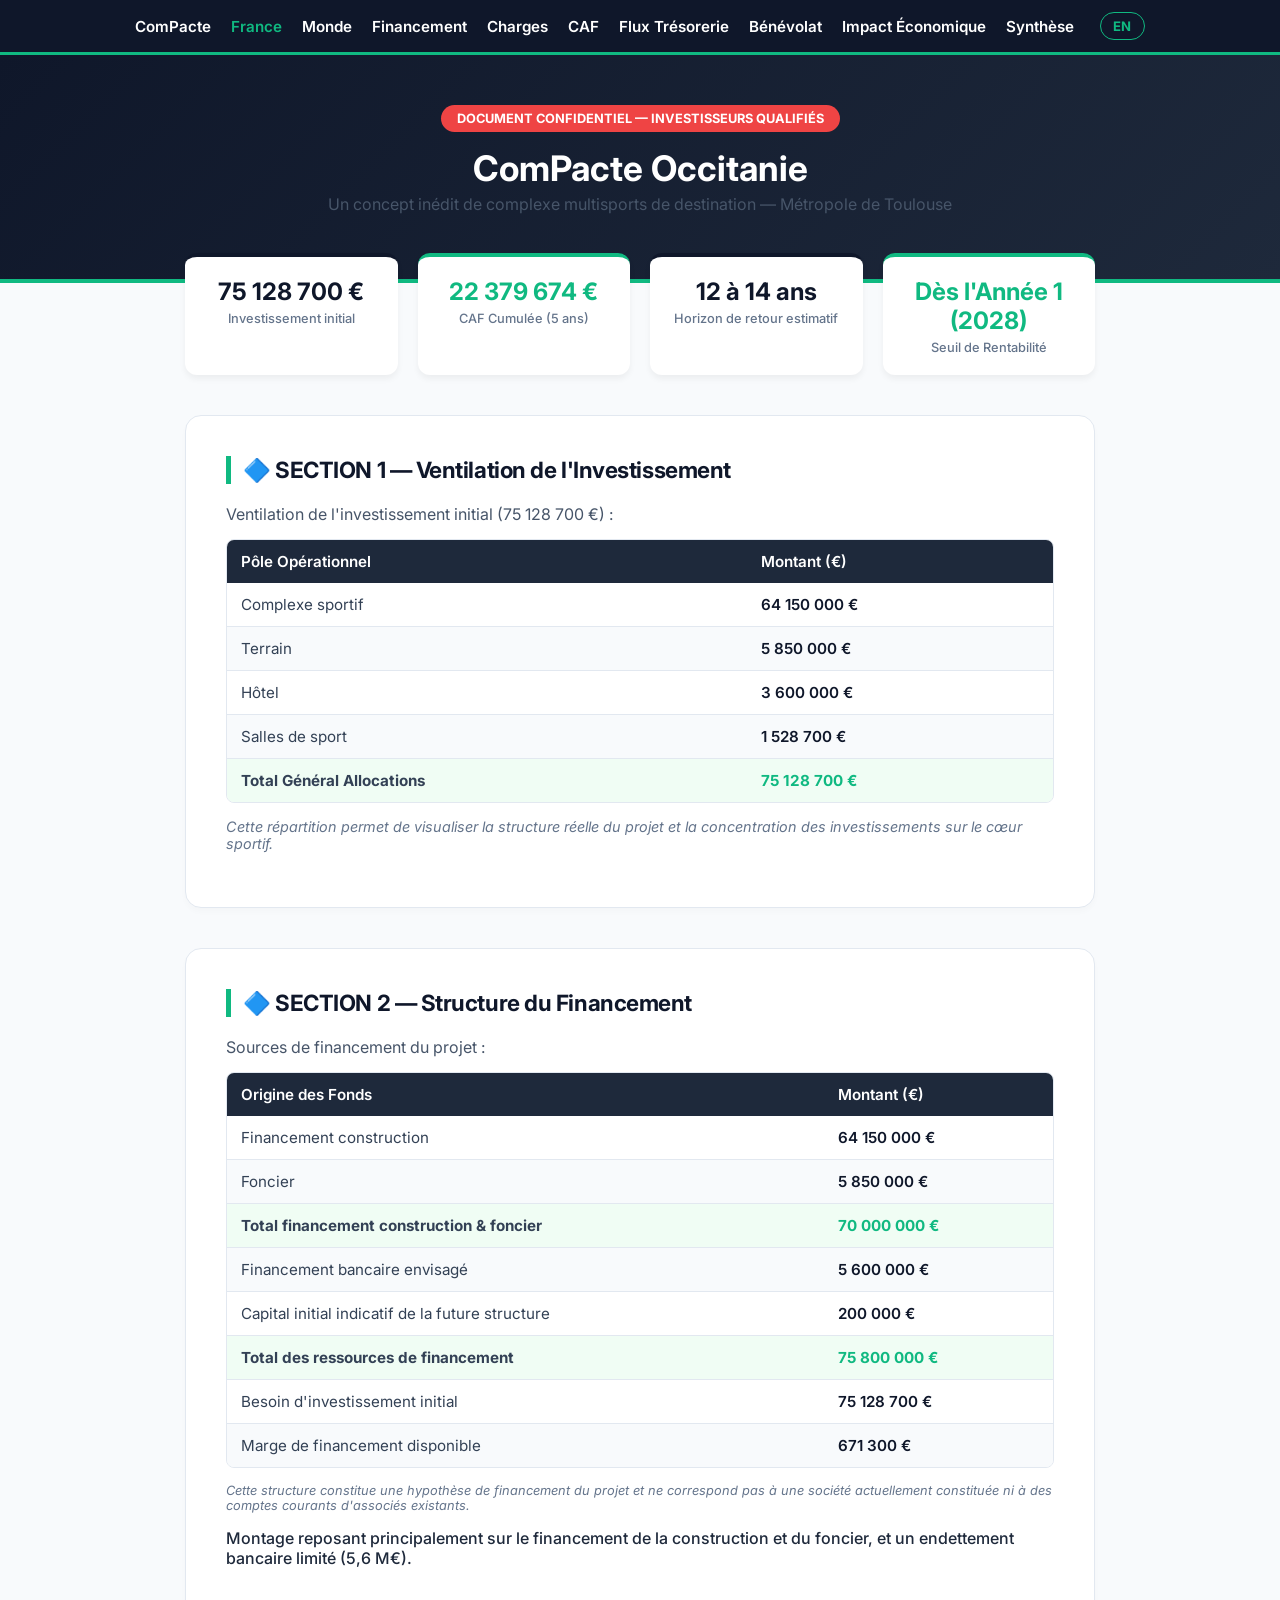
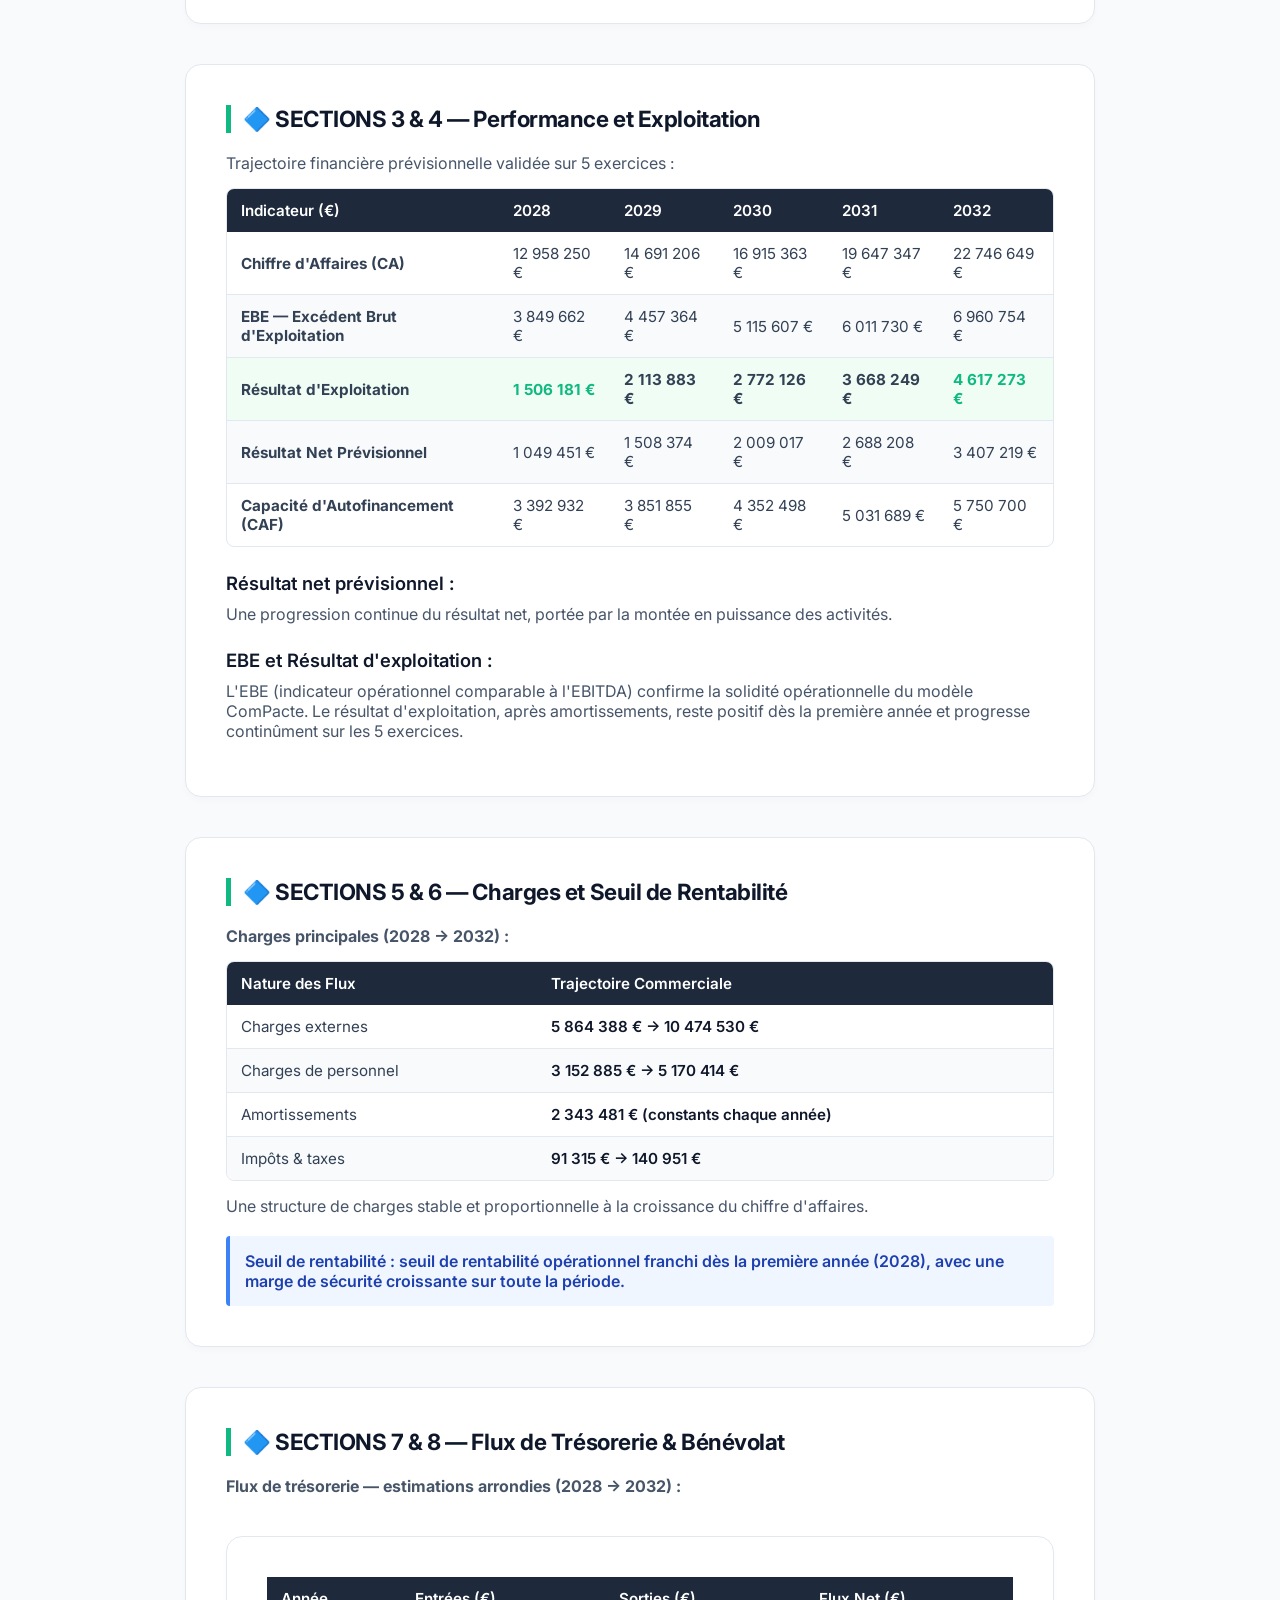
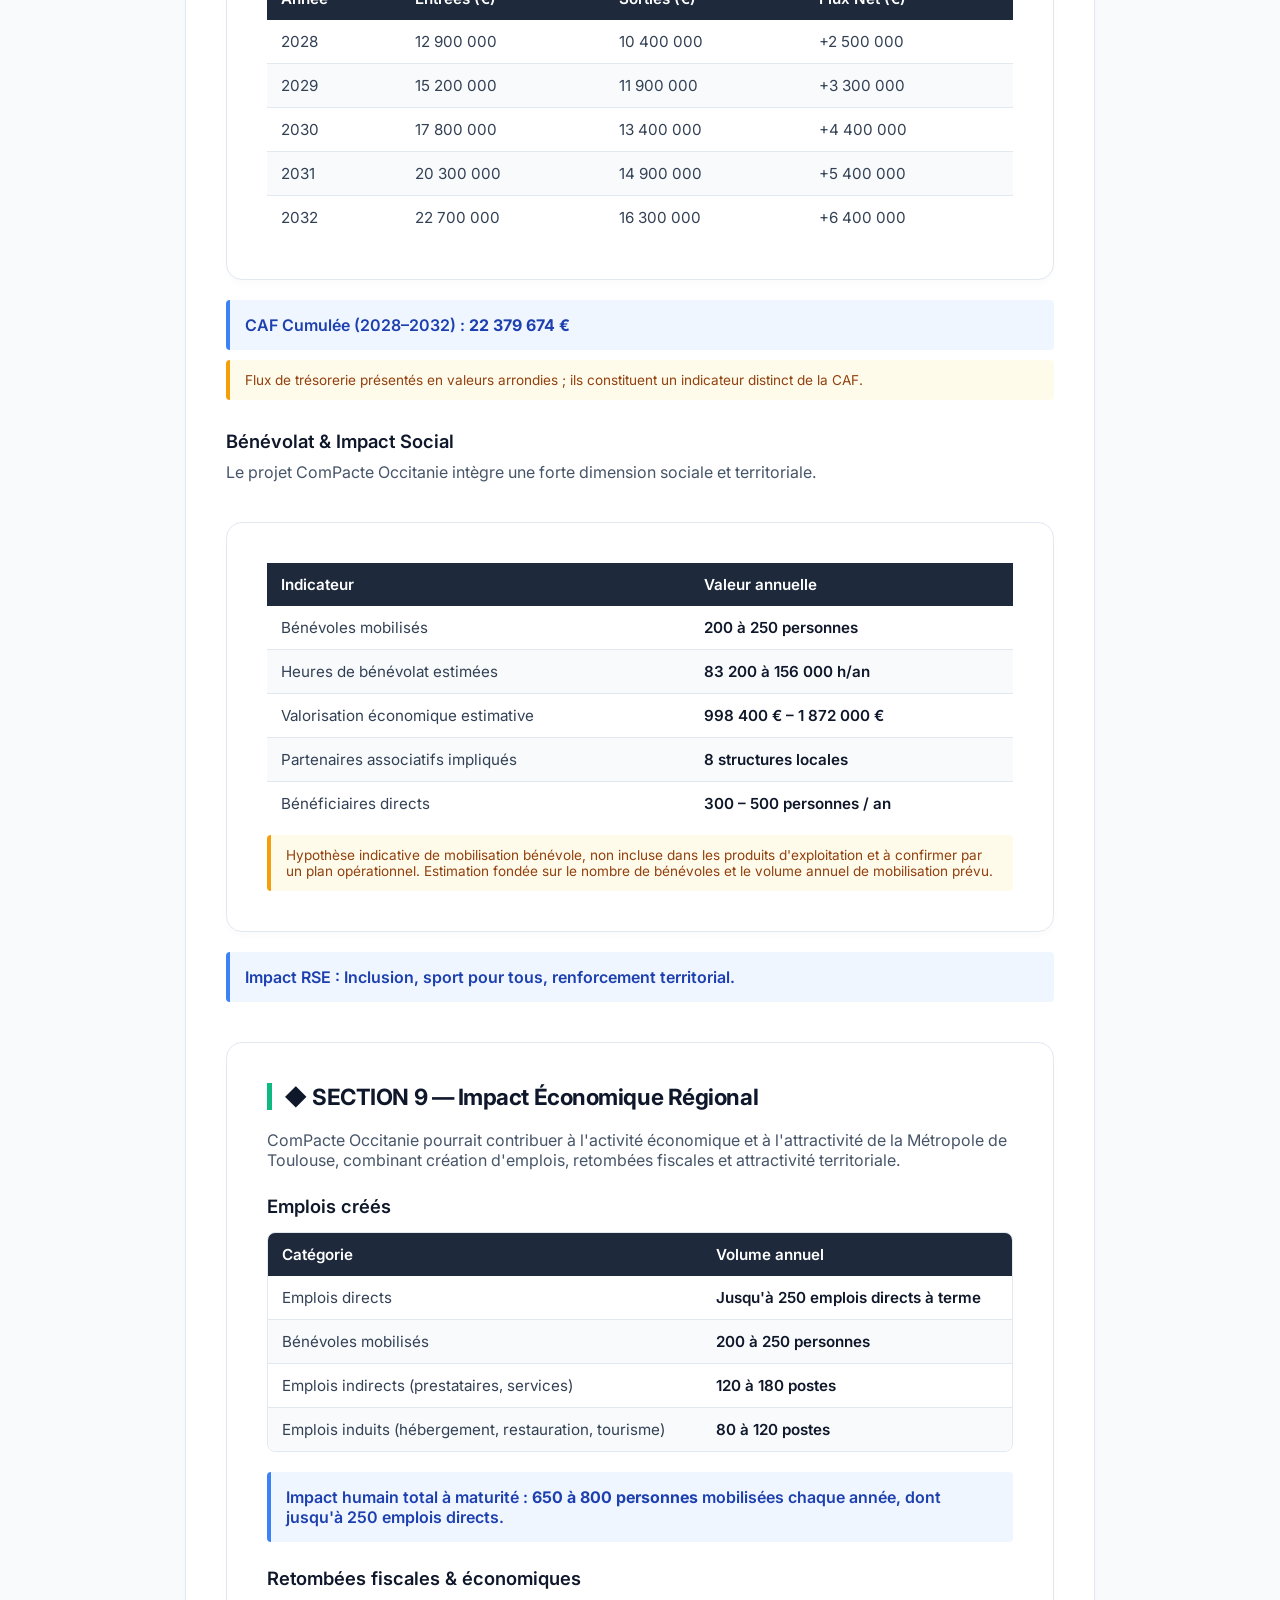
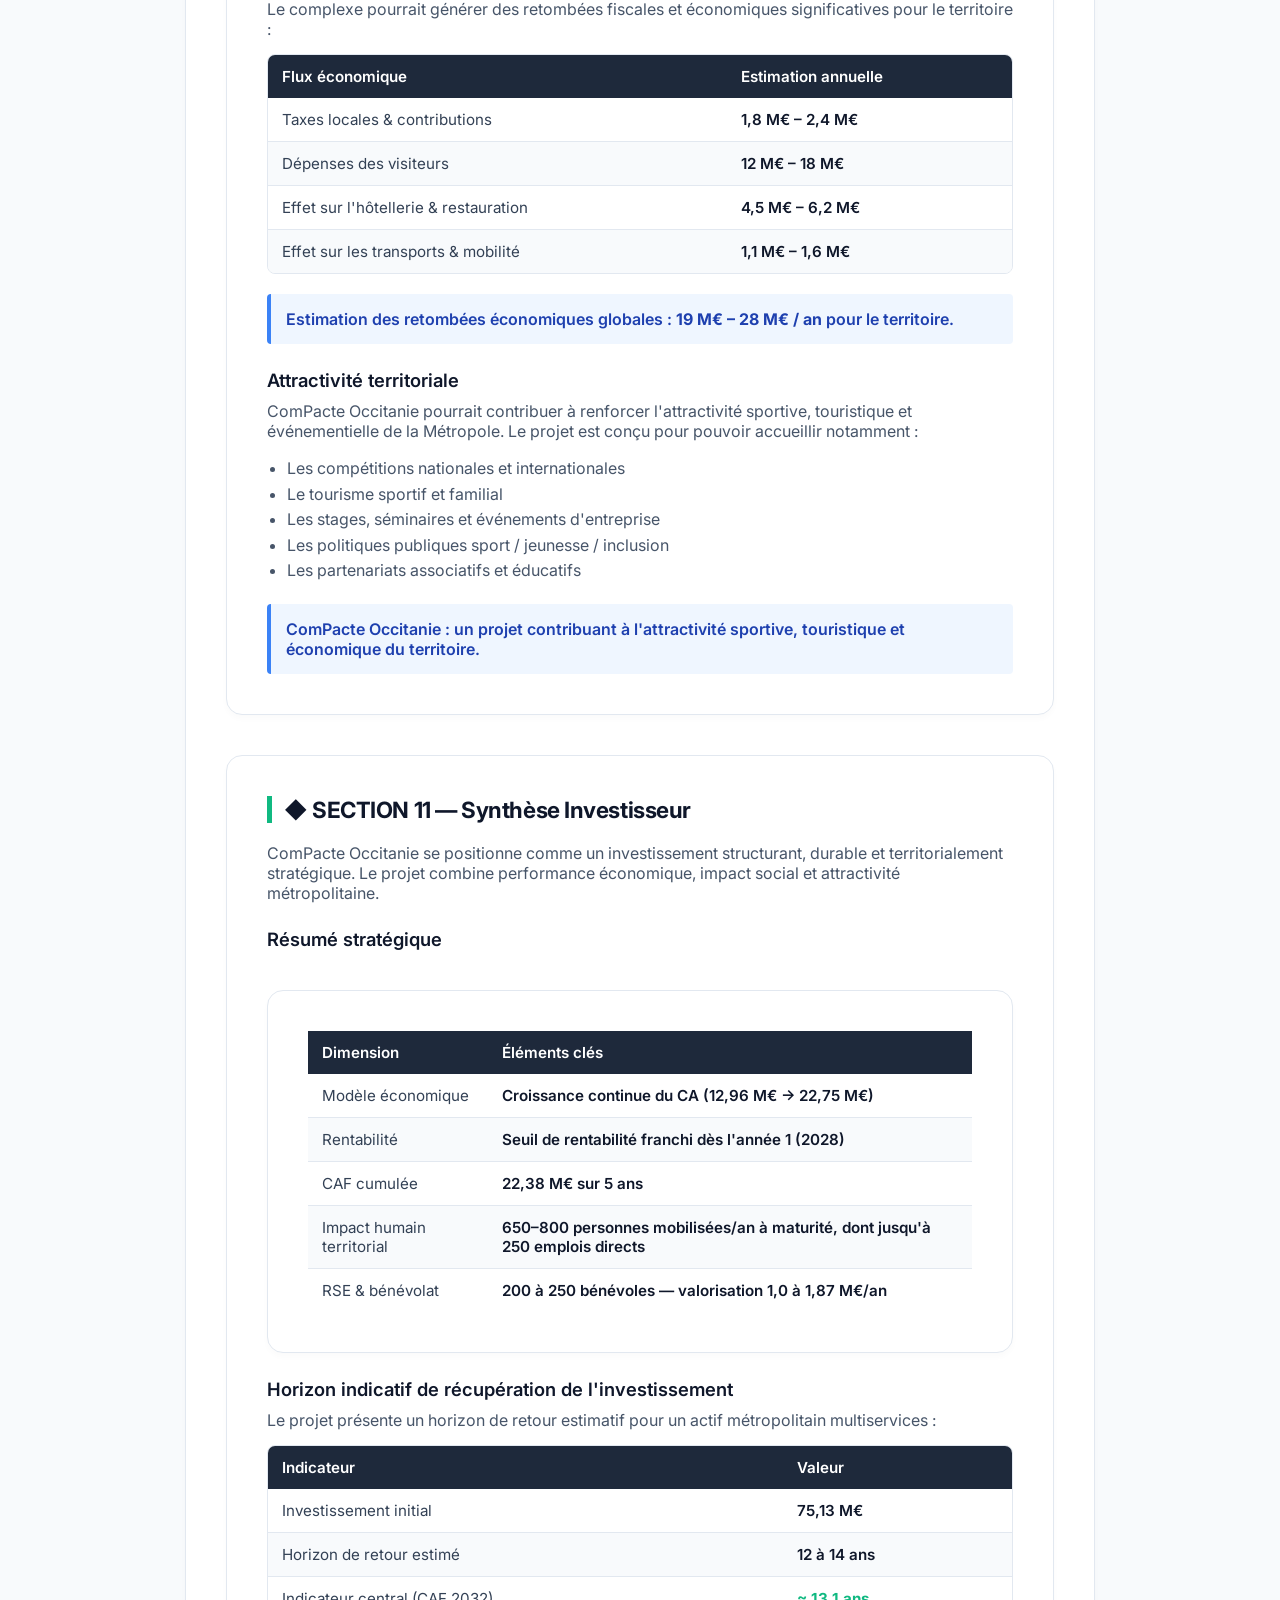
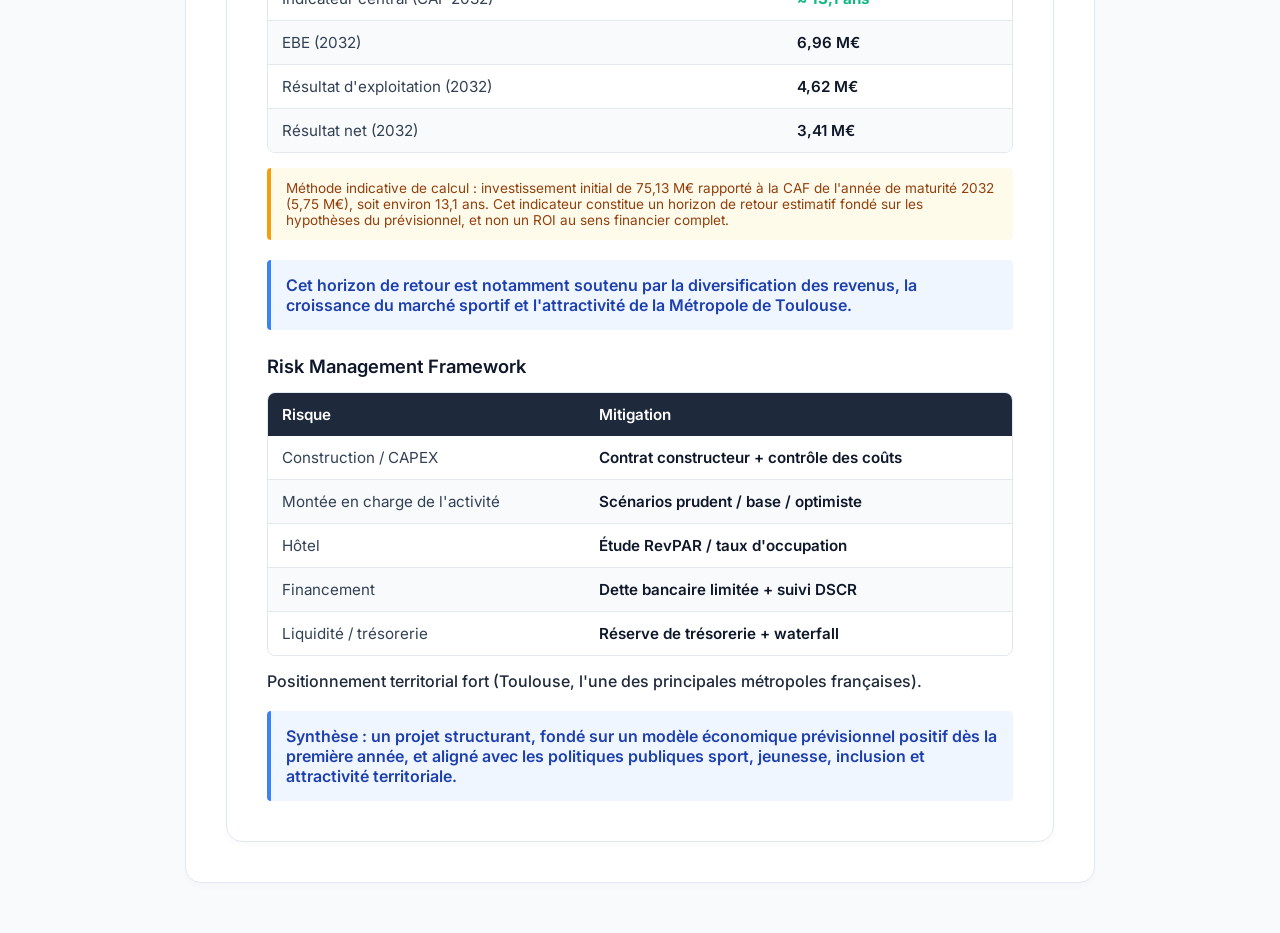
==== commit 08907c04: "Add files via upload" ====
--- a/index.html
+++ b/index.html
@@ -392,7 +392,7 @@
                 <tr><td data-i18n="t-s11-rr2">Montée en charge de l'activité</td><td class="tb" data-i18n="t-s11-rr2v">Scénarios prudent / base / optimiste</td></tr>
                 <tr><td data-i18n="t-s11-rr3">Hôtel</td><td class="tb" data-i18n="t-s11-rr3v">Étude RevPAR / taux d'occupation</td></tr>
                 <tr><td data-i18n="t-s11-rr4">Financement</td><td class="tb" data-i18n="t-s11-rr4v">Dette bancaire limitée + suivi DSCR</td></tr>
-                <tr><td data-i18n="t-s11-rr5">Liquidité (comptes courants)</td><td class="tb" data-i18n="t-s11-rr5v">Réserve de trésorerie + waterfall</td></tr>
+                <tr><td data-i18n="t-s11-rr5">Liquidité / trésorerie</td><td class="tb" data-i18n="t-s11-rr5v">Réserve de trésorerie + waterfall</td></tr>
             </tbody>
         </table>
     </div>
@@ -409,315 +409,315 @@
 
 <div class="panel-view" id="view-monde">
     <header>
-        <div class="badge">Compacte Monde</div>
-        <h1>Le concept global — un modèle conçu pour être adapté et développé dans différents territoires</h1>
-        <p>Notre vision : créer dans le monde un réseau de destinations sport &amp; loisirs à fort impact</p>
+        <div class="badge" data-i18n="mw-badge">Compacte Monde</div>
+        <h1 data-i18n="mw-h1">Le concept global — un modèle conçu pour être adapté et développé dans différents territoires</h1>
+        <p data-i18n="mw-tagline">Notre vision : créer dans le monde un réseau de destinations sport &amp; loisirs à fort impact</p>
     </header>
 
     <div class="container">
-        <div class="note-w" style="margin-top:20px;">Cette ambition mondiale ne fait pas partie automatiquement du périmètre d'une acquisition du projet Toulouse.</div>
-
-
-        <div class="slide">
-            <h2>Le concept Compacte — un écosystème, pas un simple complexe sportif</h2>
-            <p>Compacte est un écosystème complet au service du bien-être, du sport et du territoire, structuré autour de 10 dimensions :</p>
+        <div class="note-w" style="margin-top:20px;" data-i18n="mw-note1">Cette ambition mondiale ne fait pas partie automatiquement du périmètre d'une acquisition du projet Toulouse.</div>
+
+
+        <div class="slide">
+            <h2 data-i18n="mw-s1-h2">Le concept Compacte — un écosystème, pas un simple complexe sportif</h2>
+            <p data-i18n="mw-s1-p">Compacte est un écosystème complet au service du bien-être, du sport et du territoire, structuré autour de 10 dimensions :</p>
             <ul class="bl">
-                <li>Sport — 25 disciplines indoor et outdoor</li>
-                <li>Hôtellerie — 120 chambres 4 étoiles</li>
-                <li>Restauration — 3 restaurants</li>
-                <li>Événements &amp; esplanade</li>
-                <li>Entreprises &amp; séminaires</li>
-                <li>Loisirs &amp; divertissement</li>
-                <li>Santé — maison sport santé</li>
-                <li>Éducation &amp; jeunesse</li>
-                <li>Inclusion &amp; accessibilité</li>
-                <li>Agriculture — ferme pédagogique &amp; circuits courts</li>
+                <li data-i18n="mw-s1-li1">Sport — 25 disciplines indoor et outdoor</li>
+                <li data-i18n="mw-s1-li2">Hôtellerie — 120 chambres 4 étoiles</li>
+                <li data-i18n="mw-s1-li3">Restauration — 3 restaurants</li>
+                <li data-i18n="mw-s1-li4">Événements &amp; esplanade</li>
+                <li data-i18n="mw-s1-li5">Entreprises &amp; séminaires</li>
+                <li data-i18n="mw-s1-li6">Loisirs &amp; divertissement</li>
+                <li data-i18n="mw-s1-li7">Santé — maison sport santé</li>
+                <li data-i18n="mw-s1-li8">Éducation &amp; jeunesse</li>
+                <li data-i18n="mw-s1-li9">Inclusion &amp; accessibilité</li>
+                <li data-i18n="mw-s1-li10">Agriculture — ferme pédagogique &amp; circuits courts</li>
             </ul>
         </div>
 
         <div class="slide">
             <h2 data-i18n="mo-ip-h2">Le concept ComPacte et sa propriété intellectuelle</h2>
-            <p data-i18n="mo-ip-p1"><strong>Philippe Bru — Fondateur et propriétaire actuel</strong> du concept Compacte : savoir-faire, architecture du modèle, expérience client, modèle économique à 7 revenus, technologies, identité de marque et normes.</p>
+            <p data-i18n="mo-ip-p1"><strong>Philippe Bru — Fondateur et propriétaire actuel du concept ComPacte</strong> : savoir-faire, architecture du modèle, expérience client, modèle économique à 7 revenus, technologies, identité de marque et normes.</p>
             <div class="box-h" data-i18n="mo-ip-box">Disque dur = le concept Compacte. Logiciels = chaque projet Compacte. Le concept global ComPacte, son architecture, son savoir-faire, sa marque et ses droits de développement restent actuellement la propriété de Philippe Bru ; chaque implantation territoriale pourrait faire l'objet d'une déclinaison locale et d'un accord de licence distinct.</div>
             <p style="margin-top:15px; font-size:.9rem; color:#475569;" data-i18n="mo-ip-p2">À ce jour, ComPacte (le concept, la propriété intellectuelle, la marque, le savoir-faire et le cadre de développement) est la propriété exclusive de Philippe Bru. Aucune société ni aucun tiers n'en est actuellement propriétaire. Toute structure juridique future — société, licence, véhicule d'investissement ou société d'exploitation — sera créée pour porter, développer ou commercialiser les actifs de ComPacte, sans modifier la propriété actuelle de Philippe Bru sauf accord exprès contraire.</p>
         </div>
 
         <div class="slide">
-            <h2>Architecture du réseau</h2>
+            <h2 data-i18n="mw-s3-h2">Architecture du réseau</h2>
             <div class="tc">
                 <table>
-                    <tr><th>Niveau</th><th>Statut</th></tr>
-                    <tr class="hr"><td>Compacte — concept global</td><td class="tg">Propriété actuelle : Philippe Bru</td></tr>
-                    <tr><td>Toulouse / Occitanie</td><td class="tg">Projet de référence — premier maillon documenté du réseau</td></tr>
-                    <tr><td>Paris</td><td>Territoire potentiel — non engagé</td></tr>
-                    <tr><td>Maroc</td><td>Territoire potentiel — non engagé</td></tr>
-                    <tr><td>Arabie Saoudite</td><td>Territoire potentiel — non engagé</td></tr>
-                    <tr><td>Nigeria</td><td>Territoire potentiel — non engagé</td></tr>
-                    <tr><td>Autres territoires</td><td>Selon opportunités et partenaires</td></tr>
+                    <tr><th data-i18n="mw-s3-th1">Niveau</th><th data-i18n="mw-s3-th2">Statut</th></tr>
+                    <tr class="hr"><td data-i18n="mw-s3-r1">Compacte — concept global</td><td class="tg" data-i18n="mw-s3-r1v">Propriété actuelle : Philippe Bru</td></tr>
+                    <tr><td data-i18n="mw-s3-r2">Toulouse / Occitanie</td><td class="tg" data-i18n="mw-s3-r2v">Projet de référence — premier maillon documenté du réseau</td></tr>
+                    <tr><td data-i18n="mw-s3-r3">Paris</td><td data-i18n="mw-s3-r3v">Territoire potentiel — non engagé</td></tr>
+                    <tr><td data-i18n="mw-s3-r4">Maroc</td><td data-i18n="mw-s3-r4v">Territoire potentiel — non engagé</td></tr>
+                    <tr><td data-i18n="mw-s3-r5">Arabie Saoudite</td><td data-i18n="mw-s3-r5v">Territoire potentiel — non engagé</td></tr>
+                    <tr><td data-i18n="mw-s3-r6">Nigeria</td><td data-i18n="mw-s3-r6v">Territoire potentiel — non engagé</td></tr>
+                    <tr><td data-i18n="mw-s3-r7">Autres territoires</td><td data-i18n="mw-s3-r7v">Selon opportunités et partenaires</td></tr>
                 </table>
             </div>
-            <div class="note-w">Seul le projet Occitanie / Toulouse est aujourd'hui documenté et chiffré. Les autres territoires représentent des déclinaisons futures possibles du modèle, pas des projets existants.</div>
-        </div>
-
-        <div class="slide">
-            <h2>Ce que peut acquérir un investisseur</h2>
+            <div class="note-w" data-i18n="mw-s3-note">Seul le projet Occitanie / Toulouse est aujourd'hui documenté et chiffré. Les autres territoires représentent des déclinaisons futures possibles du modèle, pas des projets existants.</div>
+        </div>
+
+        <div class="slide">
+            <h2 data-i18n="mw-s4-h2">Ce que peut acquérir un investisseur</h2>
             <div class="tc">
                 <table>
-                    <tr><th>Élément</th><th>Toulouse</th><th>Concept ComPacte</th></tr>
-                    <tr><td>Terrain</td><td class="tg">Acquisition possible</td><td>❌</td></tr>
-                    <tr><td>Bâtiments / infrastructures</td><td class="tg">Acquisition possible</td><td>❌</td></tr>
-                    <tr><td>Future société portant le projet (à constituer)</td><td>À négocier</td><td>❌</td></tr>
-                    <tr><td>Exploitation future de Toulouse</td><td>À définir</td><td>❌</td></tr>
-                    <tr><td>Marque ComPacte</td><td>Propriété actuelle de Philippe Bru ; licence ou transfert éventuel à négocier</td><td class="tb">Philippe Bru</td></tr>
-                    <tr><td>Concept</td><td>❌</td><td class="tb">Philippe Bru</td></tr>
-                    <tr><td>Savoir-faire</td><td>❌</td><td class="tb">Philippe Bru</td></tr>
-                    <tr><td>Modèle ComPacte</td><td>❌</td><td class="tb">Philippe Bru</td></tr>
-                    <tr><td>Paris / Maroc / Nigeria / Arabie Saoudite</td><td>❌ automatiquement</td><td class="tb">Droits séparés</td></tr>
+                    <tr><th data-i18n="mw-s4-th1">Élément</th><th data-i18n="mw-s4-th2">Toulouse</th><th data-i18n="mw-s4-th3">Concept ComPacte</th></tr>
+                    <tr><td data-i18n="mw-s4-r1">Terrain</td><td class="tg" data-i18n="mw-s4-r1a">Acquisition possible</td><td>❌</td></tr>
+                    <tr><td data-i18n="mw-s4-r2">Bâtiments / infrastructures</td><td class="tg" data-i18n="mw-s4-r2a">Acquisition possible</td><td>❌</td></tr>
+                    <tr><td data-i18n="mw-s4-r3">Future société portant le projet (à constituer)</td><td data-i18n="mw-s4-r3a">À négocier</td><td>❌</td></tr>
+                    <tr><td data-i18n="mw-s4-r4">Exploitation future de Toulouse</td><td data-i18n="mw-s4-r4a">À définir</td><td>❌</td></tr>
+                    <tr><td data-i18n="mw-s4-r5">Marque ComPacte</td><td data-i18n="mw-s4-r5a">Propriété actuelle de Philippe Bru ; licence ou transfert éventuel à négocier</td><td class="tb">Philippe Bru</td></tr>
+                    <tr><td data-i18n="mw-s4-r6">Concept</td><td>❌</td><td class="tb">Philippe Bru</td></tr>
+                    <tr><td data-i18n="mw-s4-r7">Savoir-faire</td><td>❌</td><td class="tb">Philippe Bru</td></tr>
+                    <tr><td data-i18n="mw-s4-r8">Modèle ComPacte</td><td>❌</td><td class="tb">Philippe Bru</td></tr>
+                    <tr><td data-i18n="mw-s4-r9">Paris / Maroc / Nigeria / Arabie Saoudite</td><td data-i18n="mw-s4-r9a">❌ automatiquement</td><td class="tb" data-i18n="mw-s4-r9b">Droits séparés</td></tr>
                 </table>
             </div>
-            <div class="box-h" style="margin-top:15px;">L'acquisition du projet Toulouse ne confère aucun droit de propriété sur le concept global ComPacte, sauf accord écrit spécifique.</div>
-        </div>
-
-        <div class="slide">
-            <h2>Trois niveaux d'investissement possibles</h2>
+            <div class="box-h" style="margin-top:15px;" data-i18n="mw-s4-box">L'acquisition du projet Toulouse ne confère aucun droit de propriété sur le concept global ComPacte, sauf accord écrit spécifique.</div>
+        </div>
+
+        <div class="slide">
+            <h2 data-i18n="mw-s5-h2">Trois niveaux d'investissement possibles</h2>
             <ul class="bl">
-                <li>① Projet Toulouse — « Je veux devenir propriétaire / investisseur du projet Toulouse. » Le terrain, les bâtiments, les activités et la structure économique du projet sont définis dans l'opération Toulouse.</li>
-                <li>② Développement de plusieurs projets — « Je veux développer plusieurs ComPacte. » Les droits territoriaux sont alors négociés séparément.</li>
-                <li>③ Acquisition du concept global — « Je souhaite acquérir le concept ComPacte lui-même. » C'est une opération distincte, qui nécessite une négociation et une valorisation spécifiques.</li>
+                <li data-i18n="mw-s5-li1">① Projet Toulouse — « Je veux devenir propriétaire / investisseur du projet Toulouse. » Le terrain, les bâtiments, les activités et la structure économique du projet sont définis dans l'opération Toulouse.</li>
+                <li data-i18n="mw-s5-li2">② Développement de plusieurs projets — « Je veux développer plusieurs ComPacte. » Les droits territoriaux sont alors négociés séparément.</li>
+                <li data-i18n="mw-s5-li3">③ Acquisition du concept global — « Je souhaite acquérir le concept ComPacte lui-même. » C'est une opération distincte, qui nécessite une négociation et une valorisation spécifiques.</li>
             </ul>
         </div>
 
         <div class="slide">
-            <h2>Projet de référence — Toulouse</h2>
+            <h2 data-i18n="mw-s6-h2">Projet de référence — Toulouse</h2>
             <div class="tc">
                 <table>
-                    <tr><th>Poste</th><th>Montant</th></tr>
-                    <tr><td>Complexe sportif</td><td class="tb">64,15 M€</td></tr>
-                    <tr><td>Terrain</td><td class="tb">5,85 M€</td></tr>
-                    <tr><td>Hôtel (120 chambres)</td><td class="tb">3,60 M€</td></tr>
-                    <tr><td>Salles de sport</td><td class="tb">1,53 M€</td></tr>
-                    <tr class="hr"><td>Investissement initial — projet Toulouse</td><td class="tg">75,1287 M€</td></tr>
+                    <tr><th data-i18n="mw-s6-th1">Poste</th><th data-i18n="mw-s6-th2">Montant</th></tr>
+                    <tr><td data-i18n="mw-s6-r1">Complexe sportif</td><td class="tb">64,15 M€</td></tr>
+                    <tr><td data-i18n="mw-s6-r2">Terrain</td><td class="tb">5,85 M€</td></tr>
+                    <tr><td data-i18n="mw-s6-r3">Hôtel (120 chambres)</td><td class="tb">3,60 M€</td></tr>
+                    <tr><td data-i18n="mw-s6-r4">Salles de sport</td><td class="tb">1,53 M€</td></tr>
+                    <tr class="hr"><td data-i18n="mw-s6-r5">Investissement initial — projet Toulouse</td><td class="tg">75,1287 M€</td></tr>
                 </table>
             </div>
-            <div class="note-w">Ce montant correspond à l'investissement du projet de référence Toulouse, pas à un prix du concept Compacte lui-même.</div>
-        </div>
-
-        <div class="slide">
-            <h2>Modèle économique — 7 sources de revenus (référence Toulouse)</h2>
+            <div class="note-w" data-i18n="mw-s6-note">Ce montant correspond à l'investissement du projet de référence Toulouse, pas à un prix du concept Compacte lui-même.</div>
+        </div>
+
+        <div class="slide">
+            <h2 data-i18n="mw-s7-h2">Modèle économique — 7 sources de revenus (référence Toulouse)</h2>
             <div class="tc">
                 <table>
-                    <tr><th>Source</th><th>CA cible</th></tr>
-                    <tr><td>Sports &amp; abonnements</td><td class="tb">8,0 M€</td></tr>
-                    <tr><td>Hôtel (120 chambres)</td><td class="tb">4,5 M€</td></tr>
-                    <tr><td>Restauration (3 restaurants)</td><td class="tb">3,0 M€</td></tr>
-                    <tr><td>Événements &amp; esplanade</td><td class="tb">2,0 M€</td></tr>
-                    <tr><td>Loisirs (bowling, cinéma, médiathèque)</td><td class="tb">1,2 M€</td></tr>
-                    <tr><td>Partenariats &amp; entreprises</td><td class="tb">1,0 M€</td></tr>
-                    <tr><td>Ferme, boutique &amp; drive</td><td class="tb">0,3 M€</td></tr>
-                    <tr class="hr"><td>CA cible à régime stabilisé — projet Toulouse</td><td class="tg">≈ 20 M€</td></tr>
+                    <tr><th data-i18n="mw-s7-th1">Source</th><th data-i18n="mw-s7-th2">CA cible</th></tr>
+                    <tr><td data-i18n="mw-s7-r1">Sports &amp; abonnements</td><td class="tb">8,0 M€</td></tr>
+                    <tr><td data-i18n="mw-s7-r2">Hôtel (120 chambres)</td><td class="tb">4,5 M€</td></tr>
+                    <tr><td data-i18n="mw-s7-r3">Restauration (3 restaurants)</td><td class="tb">3,0 M€</td></tr>
+                    <tr><td data-i18n="mw-s7-r4">Événements &amp; esplanade</td><td class="tb">2,0 M€</td></tr>
+                    <tr><td data-i18n="mw-s7-r5">Loisirs (bowling, cinéma, médiathèque)</td><td class="tb">1,2 M€</td></tr>
+                    <tr><td data-i18n="mw-s7-r6">Partenariats &amp; entreprises</td><td class="tb">1,0 M€</td></tr>
+                    <tr><td data-i18n="mw-s7-r7">Ferme, boutique &amp; drive</td><td class="tb">0,3 M€</td></tr>
+                    <tr class="hr"><td data-i18n="mw-s7-r8">CA cible à régime stabilisé — projet Toulouse</td><td class="tg">≈ 20 M€</td></tr>
                 </table>
             </div>
-            <div class="note-w">Ce chiffre cible est propre au projet Toulouse. Le prévisionnel financier détaillé, quant à lui, progresse de 12,96 M€ en 2028 à 22,75 M€ en 2032 (voir section 4). Le modèle Compacte est duplicable et adaptable, mais aucun montant de CA n'est garanti pour un futur territoire — chaque implantation aura sa propre étude de marché.</div>
-        </div>
-
-        <div class="slide">
-            <h2>Un modèle duplicable &amp; adaptable</h2>
-            <p><strong>Un cadre commun :</strong></p>
+            <div class="note-w" data-i18n="mw-s7-note">Ce chiffre cible est propre au projet Toulouse. Le prévisionnel financier détaillé, quant à lui, progresse de 12,96 M€ en 2028 à 22,75 M€ en 2032 (voir section 4). Le modèle Compacte est duplicable et adaptable, mais aucun montant de CA n'est garanti pour un futur territoire — chaque implantation aura sa propre étude de marché.</div>
+        </div>
+
+        <div class="slide">
+            <h2 data-i18n="mw-s8-h2">Un modèle duplicable &amp; adaptable</h2>
+            <p data-i18n="mw-s8-p1"><strong>Un cadre commun :</strong></p>
             <ul class="bl">
-                <li>Concept et identité forte</li>
-                <li>Standards de qualité élevés</li>
-                <li>Architecture modulaire</li>
-                <li>Process et outils éprouvés</li>
-                <li>Accompagnement 360°</li>
+                <li data-i18n="mw-s8-li1">Concept et identité forte</li>
+                <li data-i18n="mw-s8-li2">Standards de qualité élevés</li>
+                <li data-i18n="mw-s8-li3">Architecture modulaire</li>
+                <li data-i18n="mw-s8-li4">Process et outils éprouvés</li>
+                <li data-i18n="mw-s8-li5">Accompagnement 360°</li>
             </ul>
-            <p style="margin-top:15px;"><strong>Adaptation locale :</strong></p>
+            <p style="margin-top:15px;" data-i18n="mw-s8-p2"><strong>Adaptation locale :</strong></p>
             <ul class="bl">
-                <li>Culture &amp; habitudes locales</li>
-                <li>Sports et activités phares</li>
-                <li>Partenaires locaux</li>
-                <li>Normes et réglementations</li>
-                <li>Besoins et potentiel économique du territoire</li>
+                <li data-i18n="mw-s8-li6">Culture &amp; habitudes locales</li>
+                <li data-i18n="mw-s8-li7">Sports et activités phares</li>
+                <li data-i18n="mw-s8-li8">Partenaires locaux</li>
+                <li data-i18n="mw-s8-li9">Normes et réglementations</li>
+                <li data-i18n="mw-s8-li10">Besoins et potentiel économique du territoire</li>
             </ul>
         </div>
 
         <div class="slide">
-            <h2>Un impact positif &amp; durable</h2>
+            <h2 data-i18n="mw-s9-h2">Un impact positif &amp; durable</h2>
             <div class="tc">
                 <table>
-                    <tr><th>Dimension</th><th>Description</th></tr>
-                    <tr><td>Santé &amp; bien-être</td><td>Promotion de l'activité physique et de la santé pour tous</td></tr>
-                    <tr><td>Emploi &amp; insertion</td><td>Emplois directs et indirects — intégration des jeunes</td></tr>
-                    <tr><td>Éducation &amp; jeunesse</td><td>Écoles du sport, formations, éducation &amp; inclusion</td></tr>
-                    <tr><td>Inclusion &amp; accessibilité</td><td>Pour tous, sans discrimination — accessibilité universelle</td></tr>
-                    <tr><td>Environnement</td><td>Construction responsable — circuits courts — gestion durable</td></tr>
-                    <tr><td>Cohésion territoriale</td><td>Rayonnement social, culturel et sportif du territoire</td></tr>
+                    <tr><th data-i18n="mw-s9-th1">Dimension</th><th data-i18n="mw-s9-th2">Description</th></tr>
+                    <tr><td data-i18n="mw-s9-r1">Santé &amp; bien-être</td><td data-i18n="mw-s9-r1v">Promotion de l'activité physique et de la santé pour tous</td></tr>
+                    <tr><td data-i18n="mw-s9-r2">Emploi &amp; insertion</td><td data-i18n="mw-s9-r2v">Emplois directs et indirects — intégration des jeunes</td></tr>
+                    <tr><td data-i18n="mw-s9-r3">Éducation &amp; jeunesse</td><td data-i18n="mw-s9-r3v">Écoles du sport, formations, éducation &amp; inclusion</td></tr>
+                    <tr><td data-i18n="mw-s9-r4">Inclusion &amp; accessibilité</td><td data-i18n="mw-s9-r4v">Pour tous, sans discrimination — accessibilité universelle</td></tr>
+                    <tr><td data-i18n="mw-s9-r5">Environnement</td><td data-i18n="mw-s9-r5v">Construction responsable — circuits courts — gestion durable</td></tr>
+                    <tr><td data-i18n="mw-s9-r6">Cohésion territoriale</td><td data-i18n="mw-s9-r6v">Rayonnement social, culturel et sportif du territoire</td></tr>
                 </table>
             </div>
         </div>
 
         <div class="slide">
-            <h2>Projet Toulouse en chiffres</h2>
+            <h2 data-i18n="mw-s10-h2">Projet Toulouse en chiffres</h2>
             <ul class="bl">
-                <li>14 hectares au total (dont 9 ha dédiés au complexe Compacte + parking et espaces annexes)</li>
-                <li>25 disciplines sportives</li>
-                <li>7 pôles d'activité et de revenus — Sport, Hôtel &amp; bien-être, Restauration, Événements &amp; culture, Loisirs, Pôle entreprises, Ferme pédagogique</li>
-                <li>≈ 20 M€ CA annuel cible</li>
-                <li>Jusqu'à 250 emplois directs à terme</li>
-                <li>200 à 250 bénévoles mobilisés</li>
-                <li>12 à 14 ans d'horizon de retour estimatif</li>
-                <li>100% financement privé — hors subventions publiques</li>
+                <li data-i18n="mw-s10-li1">14 hectares au total (dont 9 ha dédiés au complexe Compacte + parking et espaces annexes)</li>
+                <li data-i18n="mw-s10-li2">25 disciplines sportives</li>
+                <li data-i18n="mw-s10-li3">7 pôles d'activité et de revenus — Sport, Hôtel &amp; bien-être, Restauration, Événements &amp; culture, Loisirs, Pôle entreprises, Ferme pédagogique</li>
+                <li data-i18n="mw-s10-li4">≈ 20 M€ CA annuel cible</li>
+                <li data-i18n="mw-s10-li5">Jusqu'à 250 emplois directs à terme</li>
+                <li data-i18n="mw-s10-li6">200 à 250 bénévoles mobilisés</li>
+                <li data-i18n="mw-s10-li7">12 à 14 ans d'horizon de retour estimatif</li>
+                <li data-i18n="mw-s10-li8">100% financement privé envisagé — hors subventions publiques</li>
             </ul>
         </div>
 
         <div class="slide">
-            <h2>Le créateur &amp; la propriété intellectuelle</h2>
-            <p><strong>Philippe Bru</strong> — Fondateur et propriétaire actuel du concept Compacte, 41 ans d'expérience professionnelle, dont 32 ans à l'international, en entrepreneuriat, gestion et développement de projets.</p>
+            <h2 data-i18n="mw-s11-h2">Le créateur &amp; la propriété intellectuelle</h2>
+            <p data-i18n="mw-s11-p"><strong>Philippe Bru</strong> — Fondateur et propriétaire actuel du concept Compacte, 41 ans d'expérience professionnelle, dont 32 ans à l'international, en entrepreneuriat, gestion et développement de projets.</p>
             <ul class="bl">
-                <li>Concept &amp; savoir-faire</li>
-                <li>Marque &amp; identité visuelle</li>
-                <li>Méthodes, design &amp; standards</li>
-                <li>Modèle économique</li>
-                <li>Droits d'exploitation du concept et capacité à concéder des licences</li>
+                <li data-i18n="mw-s11-li1">Concept &amp; savoir-faire</li>
+                <li data-i18n="mw-s11-li2">Marque &amp; identité visuelle</li>
+                <li data-i18n="mw-s11-li3">Méthodes, design &amp; standards</li>
+                <li data-i18n="mw-s11-li4">Modèle économique</li>
+                <li data-i18n="mw-s11-li5">Droits d'exploitation du concept et capacité à concéder des licences</li>
             </ul>
         </div>
 
         <div class="slide">
-            <h2>Pourquoi rejoindre Compacte ?</h2>
+            <h2 data-i18n="mw-s12-h2">Pourquoi rejoindre Compacte ?</h2>
             <ul class="bl">
-                <li>Un actif différenciant, combinant sport, loisirs, hôtellerie, restauration et événementiel</li>
-                <li>Un marché en forte croissance — sport, bien-être &amp; loisirs</li>
-                <li>Un impact positif — social, économique et environnemental</li>
-                <li>Un concept clé en main — avec accompagnement complet</li>
-                <li>Une possibilité de développement dans d'autres territoires, selon les opportunités et les études locales</li>
+                <li data-i18n="mw-s12-li1">Un actif différenciant, combinant sport, loisirs, hôtellerie, restauration et événementiel</li>
+                <li data-i18n="mw-s12-li2">Un marché en forte croissance — sport, bien-être &amp; loisirs</li>
+                <li data-i18n="mw-s12-li3">Un impact positif — social, économique et environnemental</li>
+                <li data-i18n="mw-s12-li4">Un concept clé en main — avec accompagnement complet</li>
+                <li data-i18n="mw-s12-li5">Une possibilité de développement dans d'autres territoires, selon les opportunités et les études locales</li>
             </ul>
-            <div class="box-h">Devenir propriétaire d'un projet Compacte (comme Toulouse) ne signifie pas devenir propriétaire du concept global — les deux périmètres sont distincts et clairement définis.</div>
+            <div class="box-h" data-i18n="mw-s12-box">Devenir propriétaire d'un projet Compacte (comme Toulouse) ne signifie pas devenir propriétaire du concept global — les deux périmètres sont distincts et clairement définis.</div>
         </div>
 
 <div class="slide" id="opportunite" style="border-top: 4px solid var(--s);">
-    <div class="badge" style="margin-bottom:15px;">ComPacte Toulouse — L'opportunité d'acquisition</div>
-    <h2 style="border:none; padding-left:0;">Le projet de référence ComPacte</h2>
-    <p>Un actif multisports, loisirs, hôtellerie, restauration, événementiel et impact territorial conçu pour fonctionner 7 jours sur 7.</p>
-    <p style="font-weight:600; color:var(--p);">14 hectares · 25 disciplines · 7 pôles d'activité et de revenus · 120 chambres · 3 restaurants</p>
-    <p style="font-size:.85rem; color:#64748b; font-style:italic;">Dont 9 ha dédiés au complexe Compacte, le solde correspondant au parking et aux espaces annexes.</p>
+    <div class="badge" style="margin-bottom:15px;" data-i18n="mw-opp-badge">ComPacte Toulouse — Opportunité d'investissement / acquisition</div>
+    <h2 style="border:none; padding-left:0;" data-i18n="mw-opp-h2">Le projet de référence ComPacte</h2>
+    <p data-i18n="mw-opp-p">Un actif multisports, loisirs, hôtellerie, restauration, événementiel et impact territorial conçu pour fonctionner 7 jours sur 7.</p>
+    <p style="font-weight:600; color:var(--p);" data-i18n="mw-opp-stats">14 hectares · 25 disciplines · 7 pôles d'activité et de revenus · 120 chambres · 3 restaurants</p>
+    <p style="font-size:.85rem; color:#64748b; font-style:italic;" data-i18n="mw-opp-statsnote">Dont 9 ha dédiés au complexe Compacte, le solde correspondant au parking et aux espaces annexes.</p>
 </div>
 
 <div class="slide">
-    <h2>1. Ce que vous acquérez / financez</h2>
+    <h2 data-i18n="mw-opp1-h2">1. Ce que l'opération finance</h2>
     <div class="tc">
         <table>
-            <tr><th>Poste</th><th>Montant</th></tr>
-            <tr><td>🏞️ Le foncier</td><td class="tg">5,85 M€</td></tr>
-            <tr><td>🏗️ Le complexe</td><td class="tg">64,15 M€</td></tr>
-            <tr><td>🏨 L'hôtel</td><td class="tg">3,60 M€</td></tr>
-            <tr><td>🏋️ Les salles de sport</td><td class="tg">1,53 M€</td></tr>
-            <tr class="hr"><td>Total investissement initial</td><td class="tg">75,1287 M€</td></tr>
+            <tr><th data-i18n="mw-opp1-th1">Poste</th><th data-i18n="mw-opp1-th2">Montant</th></tr>
+            <tr><td data-i18n="mw-opp1-r1">🏞️ Le foncier</td><td class="tg">5,85 M€</td></tr>
+            <tr><td data-i18n="mw-opp1-r2">🏗️ Le complexe</td><td class="tg">64,15 M€</td></tr>
+            <tr><td data-i18n="mw-opp1-r3">🏨 L'hôtel</td><td class="tg">3,60 M€</td></tr>
+            <tr><td data-i18n="mw-opp1-r4">🏋️ Les salles de sport</td><td class="tg">1,53 M€</td></tr>
+            <tr class="hr"><td data-i18n="mw-opp1-r5">Total investissement initial</td><td class="tg">75,1287 M€</td></tr>
         </table>
     </div>
-    <p style="font-size:.85rem; color:#64748b; font-style:italic;">Montants actuellement affichés sur le site et dans la présentation investisseurs.</p>
+    <p style="font-size:.85rem; color:#64748b; font-style:italic;" data-i18n="mw-opp1-note">Montants actuellement affichés sur le site et dans la présentation investisseurs.</p>
 </div>
 
 <div class="slide">
-    <h2>2. Ce que vous exploitez</h2>
-    <p>Une fois réalisé, ComPacte Toulouse regroupe :</p>
+    <h2 data-i18n="mw-opp2-h2">2. Ce que vous exploitez</h2>
+    <p data-i18n="mw-opp2-p">Une fois réalisé, ComPacte Toulouse regroupe :</p>
     <ul class="bl">
-        <li>Sport — 25 disciplines</li>
-        <li>Hôtellerie — 120 chambres</li>
-        <li>Restauration — 3 restaurants</li>
-        <li>Événements — esplanade, concerts, festivals</li>
-        <li>Loisirs — bowling, cinéma, médiathèque</li>
-        <li>Entreprises — séminaires, réunions, coworking</li>
-        <li>Ferme — 2 hectares, circuits courts</li>
-        <li>Santé — Maison Sport Santé</li>
+        <li data-i18n="mw-opp2-li1">Sport — 25 disciplines</li>
+        <li data-i18n="mw-opp2-li2">Hôtellerie — 120 chambres</li>
+        <li data-i18n="mw-opp2-li3">Restauration — 3 restaurants</li>
+        <li data-i18n="mw-opp2-li4">Événements — esplanade, concerts, festivals</li>
+        <li data-i18n="mw-opp2-li5">Loisirs — bowling, cinéma, médiathèque</li>
+        <li data-i18n="mw-opp2-li6">Entreprises — séminaires, réunions, coworking</li>
+        <li data-i18n="mw-opp2-li7">Ferme — 2 hectares, circuits courts</li>
+        <li data-i18n="mw-opp2-li8">Santé — Maison Sport Santé</li>
     </ul>
 </div>
 
 <div class="slide">
-    <h2>3. Le modèle économique — ≈ 20 M€ de CA annuel cible</h2>
+    <h2 data-i18n="mw-opp3-h2">3. Le modèle économique — ≈ 20 M€ de CA annuel cible</h2>
     <div class="tc">
         <table>
-            <tr><th>Activité</th><th>CA cible</th></tr>
-            <tr><td>Sports & abonnements</td><td class="tb">8,0 M€</td></tr>
-            <tr><td>Hôtel</td><td class="tb">4,5 M€</td></tr>
-            <tr><td>Restauration</td><td class="tb">3,0 M€</td></tr>
-            <tr><td>Événements & concerts</td><td class="tb">2,0 M€</td></tr>
-            <tr><td>Bowling / cinéma / médiathèque</td><td class="tb">1,2 M€</td></tr>
-            <tr><td>Partenariats & entreprises</td><td class="tb">1,0 M€</td></tr>
-            <tr><td>Ferme / boutique / drive</td><td class="tb">0,3 M€</td></tr>
-            <tr class="hr"><td>Total</td><td class="tg">≈ 20 M€</td></tr>
+            <tr><th data-i18n="mw-opp3-th1">Activité</th><th data-i18n="mw-opp3-th2">CA cible</th></tr>
+            <tr><td data-i18n="mw-opp3-r1">Sports & abonnements</td><td class="tb">8,0 M€</td></tr>
+            <tr><td data-i18n="mw-opp3-r2">Hôtel</td><td class="tb">4,5 M€</td></tr>
+            <tr><td data-i18n="mw-opp3-r3">Restauration</td><td class="tb">3,0 M€</td></tr>
+            <tr><td data-i18n="mw-opp3-r4">Événements & concerts</td><td class="tb">2,0 M€</td></tr>
+            <tr><td data-i18n="mw-opp3-r5">Bowling / cinéma / médiathèque</td><td class="tb">1,2 M€</td></tr>
+            <tr><td data-i18n="mw-opp3-r6">Partenariats & entreprises</td><td class="tb">1,0 M€</td></tr>
+            <tr><td data-i18n="mw-opp3-r7">Ferme / boutique / drive</td><td class="tb">0,3 M€</td></tr>
+            <tr class="hr"><td data-i18n="mw-opp3-r8">Total</td><td class="tg">≈ 20 M€</td></tr>
         </table>
     </div>
-    <div class="note-w">La première source de revenus (sports & abonnements) représente environ 40% du CA cible, tandis que les six autres activités assurent une diversification significative des revenus.</div>
+    <div class="note-w" data-i18n="mw-opp3-note">La première source de revenus (sports & abonnements) représente environ 40% du CA cible, tandis que les six autres activités assurent une diversification significative des revenus.</div>
 </div>
 
 <div class="slide">
-    <h2>4. La performance prévisionnelle</h2>
+    <h2 data-i18n="mw-opp4-h2">4. La performance prévisionnelle</h2>
     <div class="tc">
         <table>
-            <tr><th>Indicateur</th><th>2028</th><th>2032</th></tr>
-            <tr><td>CA</td><td>12,96 M€</td><td class="tg">22,75 M€</td></tr>
-            <tr><td>EBE</td><td>3,85 M€</td><td class="tg">6,96 M€</td></tr>
-            <tr><td>Résultat d'exploitation</td><td>1,51 M€</td><td class="tg">4,62 M€</td></tr>
-            <tr><td>Résultat net</td><td>1,05 M€</td><td class="tg">3,41 M€</td></tr>
+            <tr><th data-i18n="mw-opp4-th1">Indicateur</th><th>2028</th><th>2032</th></tr>
+            <tr><td data-i18n="mw-opp4-r1">CA</td><td>12,96 M€</td><td class="tg">22,75 M€</td></tr>
+            <tr><td data-i18n="mw-opp4-r2">EBE</td><td>3,85 M€</td><td class="tg">6,96 M€</td></tr>
+            <tr><td data-i18n="mw-opp4-r3">Résultat d'exploitation</td><td>1,51 M€</td><td class="tg">4,62 M€</td></tr>
+            <tr><td data-i18n="mw-opp4-r4">Résultat net</td><td>1,05 M€</td><td class="tg">3,41 M€</td></tr>
         </table>
     </div>
-    <div class="box-h">CAF cumulée : 22,38 M€ sur 5 ans.</div>
+    <div class="box-h" data-i18n="mw-opp4-box">CAF cumulée : 22,38 M€ sur 5 ans.</div>
 </div>
 
 <div class="slide">
-    <h2>5. Point d'attention — deux chiffres, deux périmètres</h2>
+    <h2 data-i18n="mw-opp5-h2">5. Point d'attention — deux chiffres, deux périmètres</h2>
     <div class="tc">
         <table>
-            <tr><th>Montant</th><th>Signification</th></tr>
-            <tr><td class="tg">75,13 M€</td><td>Investissement de référence du projet Toulouse</td></tr>
-            <tr><td class="tg">≈ 80 M€</td><td>Enveloppe globale envisagée par l'acquéreur pour l'opération, selon le périmètre finalement contractualisé</td></tr>
+            <tr><th data-i18n="mw-opp5-th1">Montant</th><th data-i18n="mw-opp5-th2">Signification</th></tr>
+            <tr><td class="tg">75,13 M€</td><td data-i18n="mw-opp5-r1">Investissement de référence du projet Toulouse</td></tr>
+            <tr><td class="tg">≈ 80 M€</td><td data-i18n="mw-opp5-r2">Enveloppe globale envisagée par l'acquéreur pour l'opération, selon le périmètre finalement contractualisé</td></tr>
         </table>
     </div>
-    <div class="note-w">Cette enveloppe ne constitue pas la valorisation du concept ComPacte et n'inclut pas automatiquement les droits mondiaux sur le concept. Le montant de l'investissement Toulouse ne constitue pas, à lui seul, un prix d'acquisition du concept ComPacte.</div>
+    <div class="note-w" data-i18n="mw-opp5-note">Cette enveloppe ne constitue pas la valorisation du concept ComPacte et n'inclut pas automatiquement les droits mondiaux sur le concept. Le montant de l'investissement Toulouse ne constitue pas, à lui seul, un prix d'acquisition du concept ComPacte.</div>
 </div>
 
 <div class="slide">
-    <h2>6. Votre rôle dans l'opération — Philippe Bru, porteur du projet</h2>
+    <h2 data-i18n="mw-opp6-h2">6. Votre rôle dans l'opération — Philippe Bru, porteur du projet</h2>
     <ul class="bl">
-        <li>A — Philippe reste PDG : mandat et rémunération à définir séparément</li>
-        <li>B — Philippe accompagne la transition : mission et durée à définir</li>
-        <li>C — Philippe quitte la direction : les conditions de sortie sont définies séparément</li>
+        <li data-i18n="mw-opp6-li1">A — Philippe reste PDG : mandat et rémunération à définir séparément</li>
+        <li data-i18n="mw-opp6-li2">B — Philippe accompagne la transition : mission et durée à définir</li>
+        <li data-i18n="mw-opp6-li3">C — Philippe quitte la direction : les conditions de sortie sont définies séparément</li>
     </ul>
-    <div class="box-h">Le choix du rôle futur de Philippe Bru est distinct de l'investissement et de l'acquisition du projet Toulouse.</div>
+    <div class="box-h" data-i18n="mw-opp6-box">Le choix du rôle futur de Philippe Bru est distinct de l'investissement et de l'acquisition du projet Toulouse.</div>
 </div>
 
 <div class="slide">
-    <h2>7. La question de la propriété</h2>
+    <h2 data-i18n="mw-opp7-h2">7. La question de la propriété</h2>
     <div class="tc">
         <table>
-            <tr><th>Périmètre</th><th>Contenu</th><th>Statut</th></tr>
-            <tr><td>Ce qui concerne Toulouse</td><td>Projet / actifs / exploitation / structure juridique</td><td class="tb">À négocier avec les investisseurs</td></tr>
-            <tr><td>Ce qui est distinct</td><td>Concept ComPacte / propriété intellectuelle / développement futur</td><td class="tb">Propriété actuelle de Philippe Bru ; tout transfert ou licence de droits fera l'objet d'un accord distinct</td></tr>
+            <tr><th data-i18n="mw-opp7-th1">Périmètre</th><th data-i18n="mw-opp7-th2">Contenu</th><th data-i18n="mw-opp7-th3">Statut</th></tr>
+            <tr><td data-i18n="mw-opp7-r1">Ce qui concerne Toulouse</td><td data-i18n="mw-opp7-r1b">Projet / actifs / exploitation / structure juridique</td><td class="tb" data-i18n="mw-opp7-r1c">À négocier avec les investisseurs</td></tr>
+            <tr><td data-i18n="mw-opp7-r2">Ce qui est distinct</td><td data-i18n="mw-opp7-r2b">Concept ComPacte / propriété intellectuelle / développement futur</td><td class="tb" data-i18n="mw-opp7-r2c">Propriété actuelle de Philippe Bru ; tout transfert ou licence de droits fera l'objet d'un accord distinct</td></tr>
         </table>
     </div>
-    <div class="box-h">Disque dur = concept ComPacte. Logiciels = projets ComPacte.</div>
+    <div class="box-h" data-i18n="mw-opp7-box">Disque dur = concept ComPacte. Logiciels = projets ComPacte.</div>
 </div>
 
 <div class="slide">
-    <h2>8. Vous choisissez le périmètre — quelle est votre ambition ?</h2>
+    <h2 data-i18n="mw-opp8-h2">8. Vous choisissez le périmètre — quelle est votre ambition ?</h2>
     <ul class="bl">
-        <li>① Toulouse — je souhaite investir / acquérir / développer ComPacte Toulouse</li>
-        <li>② Plusieurs projets — je souhaite développer plusieurs implantations ComPacte</li>
-        <li>③ Droits plus larges — je souhaite discuter de droits élargis sur le concept ComPacte</li>
+        <li data-i18n="mw-opp8-li1">① Toulouse — je souhaite investir / acquérir / développer ComPacte Toulouse</li>
+        <li data-i18n="mw-opp8-li2">② Plusieurs projets — je souhaite développer plusieurs implantations ComPacte</li>
+        <li data-i18n="mw-opp8-li3">③ Droits plus larges — je souhaite discuter de droits élargis sur le concept ComPacte</li>
     </ul>
-    <div class="box-h">Chaque niveau fait l'objet d'une négociation spécifique.</div>
+    <div class="box-h" data-i18n="mw-opp8-box">Chaque niveau fait l'objet d'une négociation spécifique.</div>
 </div>
 
 <div class="slide" style="text-align:center; border-top: 4px solid var(--s);">
-    <h2 style="border:none; padding-left:0; justify-content:center;">À vous de définir votre projet</h2>
-    <p>ComPacte Toulouse est prêt à entrer dans une phase de structuration avec un investisseur stratégique.</p>
-    <p style="font-weight:600; color:var(--p);">
+    <h2 style="border:none; padding-left:0; justify-content:center;" data-i18n="mw-opp9-h2">À vous de définir votre projet</h2>
+    <p data-i18n="mw-opp9-p1">ComPacte Toulouse est prêt à entrer dans une phase de structuration avec un investisseur stratégique.</p>
+    <p style="font-weight:600; color:var(--p);" data-i18n="mw-opp9-p2">
         Le foncier est identifié.<br>
         Le modèle économique est documenté.<br>
         Le programme est défini.<br>
         Les prévisions financières sont établies.
     </p>
-    <p>La prochaine étape consiste à définir ensemble le périmètre de l'opération, la structure de propriété, la gouvernance et les conditions d'investissement.</p>
-    <p style="font-size:1.15rem; font-weight:700; color:var(--s); margin-top:20px;">Le projet est structuré. Il reste à définir avec vous la forme de l'opération.</p>
+    <p data-i18n="mw-opp9-p3">La prochaine étape consiste à définir ensemble le périmètre de l'opération, la structure de propriété, la gouvernance et les conditions d'investissement.</p>
+    <p style="font-size:1.15rem; font-weight:700; color:var(--s); margin-top:20px;" data-i18n="mw-opp9-p4">Le projet est structuré. Il reste à définir avec vous la forme de l'opération.</p>
 </div>
 
     </div>
@@ -734,8 +734,201 @@
 </script>
 <script>
 const EN = {
+  "mw-badge": "Compacte World",
+  "mw-h1": "The global concept — a model designed to be adapted and developed in different territories",
+  "mw-tagline": "Our vision: create a network of high-impact sport & leisure destinations around the world",
+  "mw-note1": "This global ambition is not automatically part of the scope of a Toulouse project acquisition.",
+  "mw-s1-h2": "The Compacte concept — an ecosystem, not just a sports complex",
+  "mw-s1-p": "Compacte is a complete ecosystem serving wellbeing, sport and the region, structured around 10 dimensions:",
+  "mw-s1-li1": "Sport — 25 indoor and outdoor disciplines",
+  "mw-s1-li2": "Hospitality — 120 4-star rooms",
+  "mw-s1-li3": "Dining — 3 restaurants",
+  "mw-s1-li4": "Events & esplanade",
+  "mw-s1-li5": "Business & seminars",
+  "mw-s1-li6": "Leisure & entertainment",
+  "mw-s1-li7": "Health — sport-health center",
+  "mw-s1-li8": "Education & youth",
+  "mw-s1-li9": "Inclusion & accessibility",
+  "mw-s1-li10": "Agriculture — educational farm & short supply chains",
+
+  "mw-s3-h2": "Network architecture",
+  "mw-s3-th1": "Level", "mw-s3-th2": "Status",
+  "mw-s3-r1": "Compacte — global concept", "mw-s3-r1v": "Current ownership: Philippe Bru",
+  "mw-s3-r2": "Toulouse / Occitanie", "mw-s3-r2v": "Reference project — first documented link in the network",
+  "mw-s3-r3": "Paris", "mw-s3-r3v": "Potential territory — not committed",
+  "mw-s3-r4": "Morocco", "mw-s3-r4v": "Potential territory — not committed",
+  "mw-s3-r5": "Saudi Arabia", "mw-s3-r5v": "Potential territory — not committed",
+  "mw-s3-r6": "Nigeria", "mw-s3-r6v": "Potential territory — not committed",
+  "mw-s3-r7": "Other territories", "mw-s3-r7v": "Depending on opportunities and partners",
+  "mw-s3-note": "Only the Occitanie / Toulouse project is currently documented and costed. Other territories represent possible future adaptations of the model, not existing projects.",
+
+  "mw-s4-h2": "What an investor can acquire",
+  "mw-s4-th1": "Item", "mw-s4-th2": "Toulouse", "mw-s4-th3": "ComPacte Concept",
+  "mw-s4-r1": "Land", "mw-s4-r1a": "Acquisition possible",
+  "mw-s4-r2": "Buildings / infrastructure", "mw-s4-r2a": "Acquisition possible",
+  "mw-s4-r3": "Future project-holding company (to be incorporated)", "mw-s4-r3a": "To be negotiated",
+  "mw-s4-r4": "Future operation of Toulouse", "mw-s4-r4a": "To be defined",
+  "mw-s4-r5": "ComPacte brand", "mw-s4-r5a": "Current property of Philippe Bru; possible license or transfer to be negotiated",
+  "mw-s4-r6": "Concept",
+  "mw-s4-r7": "Know-how",
+  "mw-s4-r8": "ComPacte model",
+  "mw-s4-r9": "Paris / Morocco / Nigeria / Saudi Arabia", "mw-s4-r9a": "❌ automatically", "mw-s4-r9b": "Separate rights",
+  "mw-s4-box": "Acquiring the Toulouse project confers no ownership rights over the global ComPacte concept, except by specific written agreement.",
+
+  "mw-s5-h2": "Three possible levels of investment",
+  "mw-s5-li1": "① Toulouse Project — \"I want to become an owner/investor in the Toulouse project.\" The land, buildings, activities and economic structure of the project are defined within the Toulouse operation.",
+  "mw-s5-li2": "② Development of several projects — \"I want to develop several ComPacte sites.\" Territorial rights are then negotiated separately.",
+  "mw-s5-li3": "③ Acquisition of the global concept — \"I wish to acquire the ComPacte concept itself.\" This is a separate operation, requiring specific negotiation and valuation.",
+
+  "mw-s6-h2": "Reference project — Toulouse",
+  "mw-s6-th1": "Item", "mw-s6-th2": "Amount",
+  "mw-s6-r1": "Sports complex",
+  "mw-s6-r2": "Land",
+  "mw-s6-r3": "Hotel (120 rooms)",
+  "mw-s6-r4": "Sports halls",
+  "mw-s6-r5": "Initial investment — Toulouse project",
+  "mw-s6-note": "This amount corresponds to the investment in the Toulouse reference project, not to a price for the ComPacte concept itself.",
+
+  "mw-s7-h2": "Business model — 7 revenue sources (Toulouse reference)",
+  "mw-s7-th1": "Source", "mw-s7-th2": "Target revenue",
+  "mw-s7-r1": "Sports & memberships",
+  "mw-s7-r2": "Hotel (120 rooms)",
+  "mw-s7-r3": "Dining (3 restaurants)",
+  "mw-s7-r4": "Events & esplanade",
+  "mw-s7-r5": "Leisure (bowling, cinema, media library)",
+  "mw-s7-r6": "Partnerships & business",
+  "mw-s7-r7": "Farm, shop & drive-through",
+  "mw-s7-r8": "Target revenue at steady state — Toulouse project",
+  "mw-s7-note": "This target figure is specific to the Toulouse project. The detailed financial forecast, meanwhile, grows from €12.96M in 2028 to €22.75M in 2032 (see section 4). The Compacte model is duplicable and adaptable, but no revenue amount is guaranteed for a future territory — each site will have its own market study.",
+
+  "mw-s8-h2": "A duplicable & adaptable model",
+  "mw-s8-p1": "<strong>A common framework:</strong>",
+  "mw-s8-li1": "Strong concept and identity",
+  "mw-s8-li2": "High quality standards",
+  "mw-s8-li3": "Modular architecture",
+  "mw-s8-li4": "Proven processes and tools",
+  "mw-s8-li5": "360° support",
+  "mw-s8-p2": "<strong>Local adaptation:</strong>",
+  "mw-s8-li6": "Local culture & habits",
+  "mw-s8-li7": "Leading sports and activities",
+  "mw-s8-li8": "Local partners",
+  "mw-s8-li9": "Standards and regulations",
+  "mw-s8-li10": "Local needs and economic potential",
+
+  "mw-s9-h2": "A positive & sustainable impact",
+  "mw-s9-th1": "Dimension", "mw-s9-th2": "Description",
+  "mw-s9-r1": "Health & wellbeing", "mw-s9-r1v": "Promoting physical activity and health for all",
+  "mw-s9-r2": "Employment & inclusion", "mw-s9-r2v": "Direct and indirect jobs — youth integration",
+  "mw-s9-r3": "Education & youth", "mw-s9-r3v": "Sports schools, training, education & inclusion",
+  "mw-s9-r4": "Inclusion & accessibility", "mw-s9-r4v": "For everyone, without discrimination — universal accessibility",
+  "mw-s9-r5": "Environment", "mw-s9-r5v": "Responsible construction — short supply chains — sustainable management",
+  "mw-s9-r6": "Territorial cohesion", "mw-s9-r6v": "Social, cultural and sporting outreach for the region",
+
+  "mw-s10-h2": "Toulouse project by the numbers",
+  "mw-s10-li1": "14 hectares in total (including 9 ha dedicated to the Compacte complex + parking and ancillary areas)",
+  "mw-s10-li2": "25 sporting disciplines",
+  "mw-s10-li3": "7 business & revenue streams — Sport, Hotel & Wellness, Dining, Events & Culture, Leisure, Business Hub, Educational Farm",
+  "mw-s10-li4": "≈ €20M target annual revenue",
+  "mw-s10-li5": "Up to 250 direct jobs at maturity",
+  "mw-s10-li6": "200 to 250 volunteers mobilized",
+  "mw-s10-li7": "12 to 14 years estimated payback horizon",
+  "mw-s10-li8": "100% private financing envisaged — excluding public subsidies",
+
+  "mw-s11-h2": "The creator & intellectual property",
+  "mw-s11-p": "<strong>Philippe Bru</strong> — Founder and current owner of the ComPacte concept, 41 years of professional experience, including 32 years international, in entrepreneurship, management and project development.",
+  "mw-s11-li1": "Concept & know-how",
+  "mw-s11-li2": "Brand & visual identity",
+  "mw-s11-li3": "Methods, design & standards",
+  "mw-s11-li4": "Business model",
+  "mw-s11-li5": "Rights to operate the concept and to grant licenses",
+
+  "mw-s12-h2": "Why join Compacte?",
+  "mw-s12-li1": "A differentiating asset, combining sport, leisure, hospitality, dining and events",
+  "mw-s12-li2": "A fast-growing market — sport, wellbeing & leisure",
+  "mw-s12-li3": "A positive impact — social, economic and environmental",
+  "mw-s12-li4": "A turnkey concept — with full support",
+  "mw-s12-li5": "A possibility of development in other territories, depending on opportunities and local studies",
+  "mw-s12-box": "Becoming the owner of a Compacte project (such as Toulouse) does not mean becoming the owner of the global concept — the two scopes are distinct and clearly defined.",
+
+  "mw-opp-badge": "ComPacte Toulouse — Investment / Acquisition Opportunity",
+  "mw-opp-h2": "The ComPacte reference project",
+  "mw-opp-p": "A multi-sport, leisure, hospitality, dining and events asset with territorial impact, designed to operate 7 days a week.",
+  "mw-opp-stats": "14 hectares · 25 disciplines · 7 business & revenue streams · 120 rooms · 3 restaurants",
+  "mw-opp-statsnote": "Including 9 ha dedicated to the Compacte complex, the remainder being parking and ancillary areas.",
+
+  "mw-opp1-h2": "1. What the operation finances",
+  "mw-opp1-th1": "Item", "mw-opp1-th2": "Amount",
+  "mw-opp1-r1": "🏞️ The land",
+  "mw-opp1-r2": "🏗️ The complex",
+  "mw-opp1-r3": "🏨 The hotel",
+  "mw-opp1-r4": "🏋️ The sports halls",
+  "mw-opp1-r5": "Total initial investment",
+  "mw-opp1-note": "Amounts currently shown on the site and in the investor presentation.",
+
+  "mw-opp2-h2": "2. What you operate",
+  "mw-opp2-p": "Once completed, ComPacte Toulouse brings together:",
+  "mw-opp2-li1": "Sport — 25 disciplines",
+  "mw-opp2-li2": "Hospitality — 120 rooms",
+  "mw-opp2-li3": "Dining — 3 restaurants",
+  "mw-opp2-li4": "Events — esplanade, concerts, festivals",
+  "mw-opp2-li5": "Leisure — bowling, cinema, media library",
+  "mw-opp2-li6": "Business — seminars, meetings, coworking",
+  "mw-opp2-li7": "Farm — 2 hectares, short supply chains",
+  "mw-opp2-li8": "Health — Sport-Health Center",
+
+  "mw-opp3-h2": "3. The business model — ≈ €20M target annual revenue",
+  "mw-opp3-th1": "Activity", "mw-opp3-th2": "Target revenue",
+  "mw-opp3-r1": "Sports & memberships",
+  "mw-opp3-r2": "Hotel",
+  "mw-opp3-r3": "Dining",
+  "mw-opp3-r4": "Events & concerts",
+  "mw-opp3-r5": "Bowling / cinema / media library",
+  "mw-opp3-r6": "Partnerships & business",
+  "mw-opp3-r7": "Farm / shop / drive-through",
+  "mw-opp3-r8": "Total",
+  "mw-opp3-note": "The leading revenue source (sports & memberships) represents around 40% of target revenue, while the six other activities ensure significant revenue diversification.",
+
+  "mw-opp4-h2": "4. The financial forecast",
+  "mw-opp4-th1": "Indicator",
+  "mw-opp4-r1": "Revenue",
+  "mw-opp4-r2": "EBE",
+  "mw-opp4-r3": "Operating profit",
+  "mw-opp4-r4": "Net income",
+  "mw-opp4-box": "Cumulative Self-Financing Capacity (CAF): €22.38M over 5 years.",
+
+  "mw-opp5-h2": "5. Point of attention — two figures, two scopes",
+  "mw-opp5-th1": "Amount", "mw-opp5-th2": "Meaning",
+  "mw-opp5-r1": "Reference investment for the Toulouse project",
+  "mw-opp5-r2": "Overall envelope envisaged by the acquirer for the operation, depending on the finally contracted scope",
+  "mw-opp5-note": "This envelope does not constitute a valuation of the ComPacte concept and does not automatically include worldwide rights to the concept. The Toulouse investment amount alone does not constitute an acquisition price for the ComPacte concept.",
+
+  "mw-opp6-h2": "6. Your role in the operation — Philippe Bru, project lead",
+  "mw-opp6-li1": "A — Philippe remains CEO: mandate and compensation to be defined separately",
+  "mw-opp6-li2": "B — Philippe supports the transition: mission and duration to be defined",
+  "mw-opp6-li3": "C — Philippe leaves the leadership: exit terms are defined separately",
+  "mw-opp6-box": "The choice of Philippe Bru's future role is distinct from the investment and acquisition of the Toulouse project.",
+
+  "mw-opp7-h2": "7. The question of ownership",
+  "mw-opp7-th1": "Scope", "mw-opp7-th2": "Content", "mw-opp7-th3": "Status",
+  "mw-opp7-r1": "What concerns Toulouse", "mw-opp7-r1b": "Project / assets / operations / legal structure", "mw-opp7-r1c": "To be negotiated with investors",
+  "mw-opp7-r2": "What is distinct", "mw-opp7-r2b": "ComPacte concept / intellectual property / future development", "mw-opp7-r2c": "Current property of Philippe Bru; any transfer or licensing of rights will be the subject of a separate agreement",
+  "mw-opp7-box": "Hard drive = ComPacte concept. Software = ComPacte projects.",
+
+  "mw-opp8-h2": "8. You choose the scope — what is your ambition?",
+  "mw-opp8-li1": "① Toulouse — I wish to invest in / acquire / develop ComPacte Toulouse",
+  "mw-opp8-li2": "② Several projects — I wish to develop several ComPacte sites",
+  "mw-opp8-li3": "③ Broader rights — I wish to discuss expanded rights over the ComPacte concept",
+  "mw-opp8-box": "Each level is subject to a specific negotiation.",
+
+  "mw-opp9-h2": "Define your project with us",
+  "mw-opp9-p1": "ComPacte Toulouse is ready to enter a structuring phase with a strategic investor.",
+  "mw-opp9-p2": "The land is identified.<br>The business model is documented.<br>The program is defined.<br>The financial projections are established.",
+  "mw-opp9-p3": "The next step is to define together the scope of the operation, the ownership structure, governance and investment terms.",
+  "mw-opp9-p4": "The project is structured. What remains is to define with you the form of the operation.",
+
+
   "mo-ip-h2": "The ComPacte concept and its intellectual property",
-  "mo-ip-p1": "<strong>Philippe Bru — Founder and current owner</strong> of the ComPacte concept: know-how, model architecture, customer experience, 7-revenue-stream business model, technologies, brand identity and standards.",
+  "mo-ip-p1": "<strong>Philippe Bru — Founder and current owner of the ComPacte concept</strong>: know-how, model architecture, customer experience, 7-revenue-stream business model, technologies, brand identity and standards.",
   "mo-ip-box": "Hard drive = the ComPacte concept. Software = each ComPacte project. The overall ComPacte concept, its architecture, know-how, brand and development rights currently remain the property of Philippe Bru; each territorial implementation could be the subject of a local adaptation and a separate licensing agreement.",
   "mo-ip-p2": "ComPacte is currently the sole property of Philippe Bru, including the concept, intellectual property, brand, know-how and development framework. No company or third party currently owns ComPacte. Any future corporate structure, licensing arrangement, investment vehicle or operating company will be created to hold, develop or commercialize the assets of ComPacte, without altering Philippe Bru's current ownership unless expressly agreed otherwise.",
   "t-title": "ComPacte Occitanie — Investor Book",
@@ -885,7 +1078,7 @@
   "t-s11-rr2": "Activity ramp-up", "t-s11-rr2v": "Prudent / base / upside scenarios",
   "t-s11-rr3": "Hotel", "t-s11-rr3v": "RevPAR / occupancy rate study",
   "t-s11-rr4": "Financing", "t-s11-rr4v": "Limited bank debt + DSCR monitoring",
-  "t-s11-rr5": "Liquidity (current accounts)", "t-s11-rr5v": "Cash reserve + waterfall structure",
+  "t-s11-rr5": "Liquidity / cash", "t-s11-rr5v": "Cash reserve + waterfall structure",
   "t-s11-territ": "Strong territorial positioning (Toulouse, one of France's leading metropolitan areas).",
   "t-s11-box2": "Summary: a structuring project, built on a projected economic model that is positive from Year 1, and aligned with public policies on sport, youth, inclusion and territorial appeal."
 };
